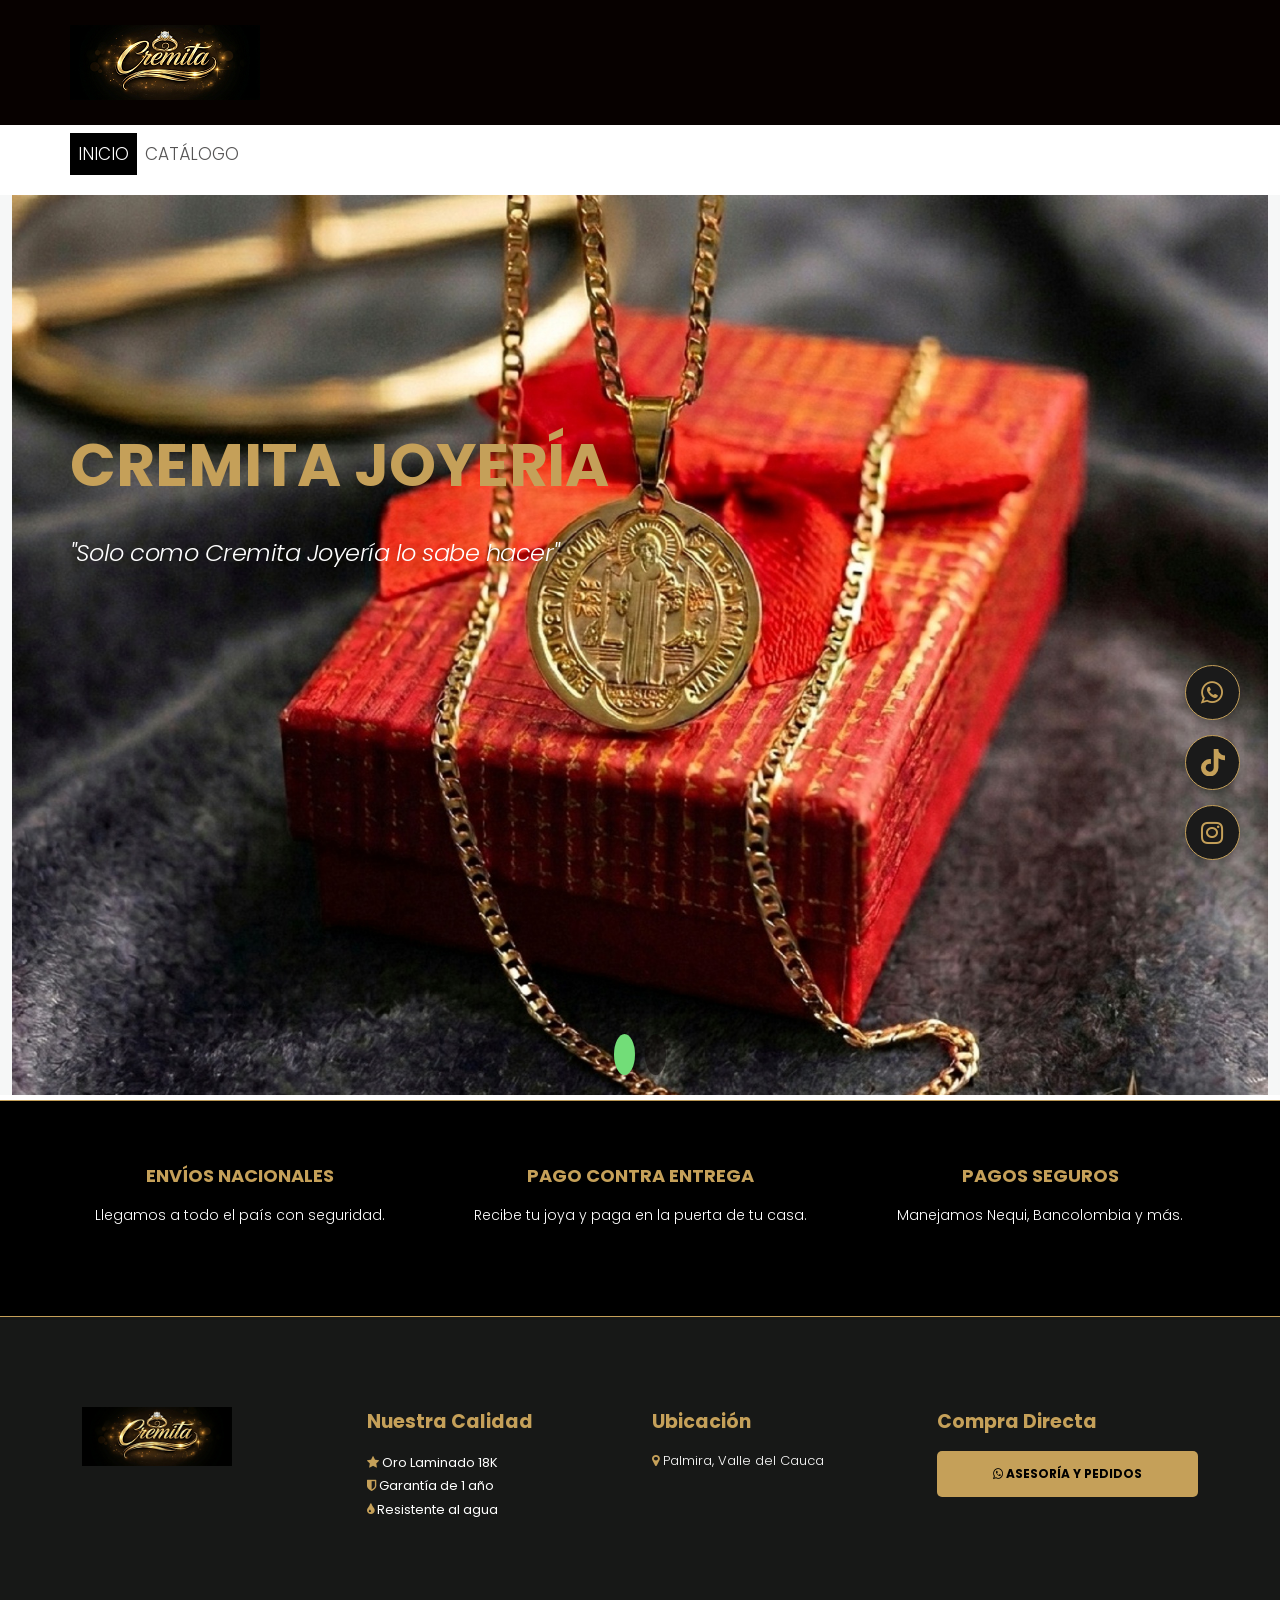
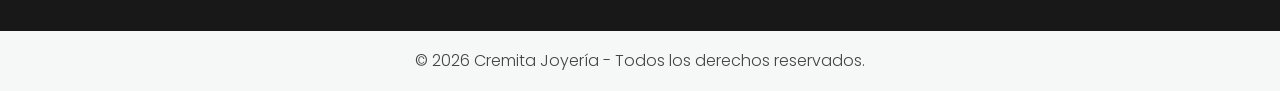
==== index.html @ eacd7901 "Update index.html" ====
<!DOCTYPE html>
<html lang="en">
<head>
   <meta charset="utf-8">
   <meta http-equiv="X-UA-Compatible" content="IE=edge">
   <meta name="viewport" content="width=device-width, initial-scale=1, shrink-to-fit=no">
   <title>Cremita</title>
   <meta name="keywords" content="">
   <meta name="description" content="">
   <meta name="author" content="">
   <link rel="icon" href="images/fevicon.png" type="image/png" />

   <!-- Bootstrap 5 CSS -->
   <link href="https://cdn.jsdelivr.net/npm/bootstrap@5.3.0/dist/css/bootstrap.min.css" rel="stylesheet">
   <!-- FontAwesome -->
   <link href="css/font-awesome.min.css" rel="stylesheet">
   <!-- Tus estilos personalizados -->
   <link href="css/animate.css" rel="stylesheet">
   <link href="style.css" rel="stylesheet">
   <link href="css/responsive.css" rel="stylesheet">
   <link href="css/colors.css" rel="stylesheet">
   <link href="css/ekko-lightbox.css" rel="stylesheet">
</head>
<body id="home_page" class="home_page">

   <!-- loader -->
   <div id="preloader">
      <img class="preloader" src="images/logo.png" alt="#">
   </div>
   <!-- end loader -->

   <!-- header -->
   <header class="header">

      <div class="header_top_section">
         <div class="container">
            <div class="row">
               <div class="col-lg-3">
                  <div class="full">
                     <div class="logo">
                        <a href="index.html"><img src="images/logo.png" alt="#" /></a>
                     </div>
                  </div>
               </div>
               <div class="col-lg-9 site_information">
                  <div class="full">
                     <div class="top_section_info"></div>
                  </div>
               </div>
            </div>
         </div>
      </div>

      <div class="header_bottom_section">
         <div class="container">
            <div class="row">
               <div class="col-md-12">
                  <div class="full">
                     <div class="main_menu">

                        <nav class="navbar navbar-expand-md navbar-dark">

                           <!-- Botón hamburguesa dorado visible -->
                           <button class="navbar-toggler" type="button"
                              data-bs-toggle="collapse"
                              data-bs-target="#cloapediamenu"
                              aria-controls="cloapediamenu"
                              aria-expanded="false"
                              aria-label="Toggle navigation"
                              style="border-color: #C5A059; padding: 8px 12px;">
                              <span style="color: #C5A059; font-size: 14px; margin-right: 8px; font-weight: bold;">Menu</span>
                              <svg xmlns="http://www.w3.org/2000/svg" width="22" height="22" fill="#C5A059" viewBox="0 0 16 16">
                                <path fill-rule="evenodd" d="M2.5 12a.5.5 0 0 1 .5-.5h10a.5.5 0 0 1 0 1H3a.5.5 0 0 1-.5-.5zm0-4a.5.5 0 0 1 .5-.5h10a.5.5 0 0 1 0 1H3a.5.5 0 0 1-.5-.5zm0-4a.5.5 0 0 1 .5-.5h10a.5.5 0 0 1 0 1H3a.5.5 0 0 1-.5-.5z"/>
                              </svg>
                           </button>

                           <!-- Menú colapsable -->
                           <div class="collapse navbar-collapse justify-content-center" id="cloapediamenu">
                              <ul class="navbar-nav">
                                 <li class="nav-item active">
                                    <a class="nav-link" href="index.html">INICIO</a>
                                 </li>
                                 <li class="nav-item">
                                    <a class="nav-link color-grey-hover" href="shop.html">CATÁLOGO</a>
                                 </li>
                              </ul>
                           </div>

                        </nav>

                     </div>
                  </div>
               </div>
            </div>
         </div>
      </div>

   </header>
   <!-- end header -->

   <!-- slider -->
   <section class="slider_section">
      <div class="container-fluid">
         <div class="row">
            <div id="main_slider" class="carousel slide carousel-fade" data-bs-ride="carousel" data-bs-interval="5000">
               <div class="carousel-inner">
                  <div class="carousel-item slider_inner slider1 active">
                     <div class="container">
                        <div class="row">
                           <div class="slider_coint_inner">
                              <h1 style="font-size: 60px; color: #C5A059; text-transform: uppercase; font-weight: bold; margin-bottom: 0;">Cremita Joyería</h1>
                              <p style="font-size: 24px; color: #FFF; font-style: italic; font-weight: 300; margin-top: 10px;">"Solo como Cremita Joyería lo sabe hacer"</p>
                           </div>
                        </div>
                     </div>
                  </div>
                  <div class="carousel-item slider_inner slider2">
                     <div class="container">
                        <div class="row">
                           <div class="slider_coint_inner">
                              <h3>Best<br><strong>New Collection</strong></h3>
                              <h4 class="font_themecolor">Loxury Jewellery</h4>
                              <p>Lorem ipsum dolor sit amet consec tetur adipiscing elit elit at felis<br>
                                 lacinia nec et est aptent taciti sociosqu ad litora torquent per conubia nostra</p>
                           </div>
                        </div>
                     </div>
                  </div>
                  <div class="slider_bullets">
                     <ol class="carousel-indicators">
                        <li data-bs-target="#main_slider" data-bs-slide-to="0" class="active"><i class="fa fa-chevron-left"></i></li>
                        <li data-bs-target="#main_slider" data-bs-slide-to="1"><i class="fa fa-chevron-right"></i></li>
                     </ol>
                  </div>
               </div>
            </div>
         </div>
      </div>
   </section>
   <!-- end slider -->

   <!-- section servicios -->
   <section style="background-color: #000; padding: 50px 0; border-top: 1px solid #C5A059; border-bottom: 1px solid #C5A059; width: 100%;">
      <div style="max-width: 1200px; margin: 0 auto; padding: 0 20px;">
         <div style="display: flex; justify-content: center; align-items: flex-start; flex-wrap: wrap; gap: 40px;">

            <div style="flex: 1; min-width: 250px; text-align: center; padding: 10px;">
               <h4 style="color: #C5A059; font-size: 18px; margin-bottom: 15px; text-transform: uppercase; font-weight: bold;">Envíos Nacionales</h4>
               <p style="color: #ffffff; font-size: 14px; line-height: 1.5;">Llegamos a todo el país con seguridad.</p>
            </div>

            <div style="flex: 1; min-width: 250px; text-align: center; padding: 10px;">
               <h4 style="color: #C5A059; font-size: 18px; margin-bottom: 15px; text-transform: uppercase; font-weight: bold;">Pago Contra Entrega</h4>
               <p style="color: #ffffff; font-size: 14px; line-height: 1.5;">Recibe tu joya y paga en la puerta de tu casa.</p>
            </div>

            <div style="flex: 1; min-width: 250px; text-align: center; padding: 10px;">
               <h4 style="color: #C5A059; font-size: 18px; margin-bottom: 15px; text-transform: uppercase; font-weight: bold;">Pagos Seguros</h4>
               <p style="color: #ffffff; font-size: 14px; line-height: 1.5;">Manejamos Nequi, Bancolombia y más.</p>
            </div>

         </div>
      </div>
   </section>
   <!-- end section servicios -->

   <!-- footer -->
   <footer class="footer layout_padding">
      <div class="container">
         <div class="row" style="display: flex; align-items: flex-start; flex-wrap: wrap;">

            <div class="col-md-3" style="margin-bottom: 20px;">
               <div class="info_logo">
                  <a href="index.html">
                     <img src="images/logo.png" alt="" style="max-width: 150px;">
                  </a>
               </div>
            </div>

            <div class="col-md-3" style="margin-bottom: 20px;">
               <h4 style="color: #C5A059; margin-bottom: 15px;">Nuestra Calidad</h4>
               <ul style="list-style: none; padding: 0; color: #fff; font-size: 13px; line-height: 1.8;">
                  <li><i class="fa fa-star" style="color: #C5A059;"></i> Oro Laminado 18K</li>
                  <li><i class="fa fa-shield" style="color: #C5A059;"></i> Garantía de 1 año</li>
                  <li><i class="fa fa-tint" style="color: #C5A059;"></i> Resistente al agua</li>
               </ul>
            </div>

            <div class="col-md-3" style="margin-bottom: 20px;">
               <h4 style="color: #C5A059; margin-bottom: 15px;">Ubicación</h4>
               <p style="color: #fff; font-size: 13px;">
                  <i class="fa fa-map-marker" style="color: #C5A059;"></i> Palmira, Valle del Cauca
               </p>
            </div>

            <div class="col-md-3" style="margin-bottom: 20px;">
               <h4 style="color: #C5A059; margin-bottom: 15px;">Compra Directa</h4>
               <a href="https://wa.me/message/LUT5DZTFINCMO1" target="_blank" style="background-color: #C5A059; color: #000; padding: 10px; border-radius: 5px; text-decoration: none; font-weight: bold; font-size: 12px; display: block; text-align: center;">
                  <i class="fa fa-whatsapp"></i> ASESORÍA Y PEDIDOS
               </a>
            </div>

         </div>
      </div>
   </footer>

   <div class="cpy">
      <div class="container">
         <div class="row">
            <div class="col-md-12">
               <p>© 2026 Cremita Joyería - Todos los derechos reservados.</p>
            </div>
         </div>
      </div>
   </div>
   <!-- end footer -->

   <!-- Botones flotantes redes sociales -->
   <div style="position: fixed; bottom: 30px; right: 30px; z-index: 9999;">
      <div class="redes-cremita-container">

         <a href="https://wa.me/message/LUT5DZTFINCMO1" target="_blank" class="btn-redes wa">
            <i class="fa fa-whatsapp"></i>
            <span class="tooltip-redes">WhatsApp</span>
         </a>

         <a href="https://www.tiktok.com/@cremitajoyas?_r=1&_t=ZS-95OpCUgqKSz" target="_blank" class="btn-redes tt">
            <svg viewBox="0 0 448 512"><path d="M448 209.91a210.06 210.06 0 0 1-122.77-39.25v178.72A162.55 162.55 0 1 1 185 188.31v89.89a74.62 74.62 0 1 0 52.24 71.18V0h88a121.18 121.18 0 0 0 1.86 22.32c.35 22.69 11.5 43.59 29.6 57.73A122.18 122.18 0 0 0 381 102.39a121.43 121.43 0 0 0 67 20.14z"/></svg>
            <span class="tooltip-redes">TikTok</span>
         </a>

         <a href="https://www.instagram.com/cremitajoyas?igsh=a2hhZGE5em4wMnFu" target="_blank" class="btn-redes ig">
            <i class="fa fa-instagram"></i>
            <span class="tooltip-redes">Instagram</span>
         </a>

      </div>
   </div>

   <style>
   .redes-cremita-container {
      display: flex;
      flex-direction: column;
      gap: 15px;
      align-items: center;
      padding: 10px;
   }
   .btn-redes {
      width: 55px;
      height: 55px;
      border-radius: 50%;
      display: flex;
      justify-content: center;
      align-items: center;
      text-decoration: none !important;
      position: relative;
      transition: all 0.4s cubic-bezier(0.175, 0.885, 0.32, 1.275);
      background: #1a1a1a;
      border: 1px solid #C5A059;
      box-shadow: 0 4px 10px rgba(0,0,0,0.3);
   }
   .btn-redes i, .btn-redes svg {
      font-size: 26px;
      width: 24px;
      fill: #C5A059;
      color: #C5A059;
      transition: all 0.3s ease;
   }
   .btn-redes.wa:hover { background: #25D366; border-color: #25D366; transform: rotate(360deg) scale(1.1); }
   .btn-redes.tt:hover { background: #000000; border-color: #fff; transform: scale(1.1) translateY(-5px); }
   .btn-redes.ig:hover { background: radial-gradient(circle at 30% 107%, #fdf497 0%, #fdf497 5%, #fd5949 45%, #d6249f 60%, #285AEB 90%); border-color: transparent; transform: scale(1.1) rotate(-10deg); }
   .btn-redes:hover i, .btn-redes:hover svg { color: white; fill: white; }
   .tooltip-redes {
      position: absolute;
      right: 70px;
      background: #C5A059;
      color: black;
      padding: 5px 12px;
      border-radius: 5px;
      font-size: 12px;
      font-weight: bold;
      opacity: 0;
      visibility: hidden;
      transition: all 0.3s ease;
      white-space: nowrap;
   }
   .btn-redes:hover .tooltip-redes { opacity: 1; visibility: visible; right: 65px; }
   @keyframes entradaRedes {
      from { opacity: 0; transform: translateX(50px); }
      to { opacity: 1; transform: translateX(0); }
   }
   .btn-redes { animation: entradaRedes 0.8s ease backwards; }
   .wa { animation-delay: 0.2s; }
   .tt { animation-delay: 0.4s; }
   .ig { animation-delay: 0.6s; }
   </style>

   <!-- Scripts -->
   <script src="js/jquery.min.js"></script>
   <!-- Bootstrap 5 Bundle (incluye Popper.js) -->
   <script src="https://cdn.jsdelivr.net/npm/bootstrap@5.3.0/dist/js/bootstrap.bundle.min.js"></script>
   <script src="js/parallax.js"></script>
   <script src="js/animate.js"></script>
   <script src="js/ekko-lightbox.js"></script>
   <script src="js/custom.js"></script>

</body>
</html>
---- style.css ----
/*-------------------------------------------------------------------
    File Name: style.css
-------------------------------------------------------------------*/

/*-------------------------------------------------------------------
    1.import file
-------------------------------------------------------------------*/

@import url('https://fonts.googleapis.com/css?family=Poppins:100,100i,200,200i,300,300i,400,400i,500,500i,600,600i,700,700i,800,800i,900,900i');
@import url('https://fonts.googleapis.com/css?family=Raleway:100,100i,200,200i,300,300i,400,400i,500,500i,600,600i,700,700i,800,800i,900,900i');

/*-------------------------------------------------------------------
    2.basic
-------------------------------------------------------------------*/

body {
    font-size: 14px;
    line-height: 26px;
    background-color: #f6f7f7;
}

body {
    overflow-x: hidden;
}

* {
    margin: 0;
    padding: 0;
    box-sizing: border-box;
}

h1,
h2,
h3,
h4,
h5,
body,
p {
    font-family: 'Poppins', sans-serif;
}

h1,
h2,
h3,
h4,
h5,
h6 {
    font-weight: 700;
    color: #111428;
}

h1:hover a,
h2:hover a,
h3:hover a,
h4:hover a,
h5:hover a,
h6:hover a {
    color: #121212 !important;
}

h1 {
    font-size: 32px;
    line-height: 40px;
    margin-bottom: 23px
}

h2 {
    font-size: 27px;
    line-height: 38px;
    margin-bottom: 20px
}

h3 {
    font-size: 35px;
    line-height: normal;
    margin-bottom: 17px;
    font-weight: 600;
    color: #111428;
    letter-spacing: -1px;
    line-height: 35px;
}

h4 {
    font-size: 19px;
    line-height: 29px;
    margin-bottom: 14px
}

h5 {
    font-size: 17px;
    line-height: 25px;
    margin-bottom: 11px
}

h6 {
    font-size: 16px;
    line-height: 24px;
    margin-bottom: 11px
}

a {
    color: #121212;
}

body,
p {
    color: #9f9f9f;
}

p {
    margin-bottom: 30px;
    font-size: 17px;
    line-height: normal;
    color: #444;
    font-weight: 300;
}

p.large {
    margin-bottom: 30px;
    font-size: 19px;
    line-height: 34px;
    color: #444;
    font-weight: 200;
}

ol,
ul {
    list-style: none;
    margin: 0;
}

a {
    text-decoration: none !important;
}

.white_fonts p,
.white_fonts h1,
.white_fonts h2,
.white_fonts h3,
.white_fonts h4,
.white_fonts h5,
.white_fonts h6,
.white_fonts ul,
.white_fonts ul li,
.white_fonts ul li a,
.white_fonts ul i,
.white_fonts .post_info i,
.white_fonts div,
.white_fonts a.read_morem,
.white_fonts small {
    color: #fff !important;
}

.blockquote {
    border: 1px solid #e2e2e2 !important;
    background: #fff none repeat scroll 0 0;
    font-size: 1.1rem;
    font-style: italic;
    margin-bottom: 1.5rem;
    border-radius: 0 !important;
    padding: 2rem;
}

.check li:before {
    content: "\f06c";
    font-family: "FontAwesome";
    font-size: 16px;
    left: 0;
    padding-right: 8px;
    position: relative;
    top: 2px;
}

.check li {
    list-style: none;
    margin-bottom: 0.5rem;
}

.check li:last-child {
    margin-bottom: 0;
}

.check {
    margin-left: 0;
    padding-left: 0;
    margin: 0;
}

.check li a {}

hr.invis {
    border: 0;
    margin: 2rem 0;
}

.margin_top_0 {
    margin-top: 0 !important;
}

.margin_top_10 {
    margin-top: 10px;
}

.margin_top_20 {
    margin-top: 20px;
}

.margin_top_30 {
    margin-top: 30px !important;
}

.margin_top_40 {
    margin-top: 40px;
}

.margin_top_50 {
    margin-top: 50px !important;
}

.margin_top_60 {
    margin-top: 60px;
}

.margin_top_70 {
    margin-top: 70px;
}

.margin_top_80 {
    margin-top: 80px;
}

.margin_top_90 {
    margin-top: 90px;
}

.margin_top_100 {
    margin-top: 100px;
}

.margin_bottom_0 {
    margin-bottom: 0 !important;
}

.margin_bottom_10 {
    margin-bottom: 10px;
}

.margin_bottom_20 {
    margin-bottom: 20px;
}

.margin_bottom_30 {
    margin-bottom: 30px;
}

.margin_bottom_40 {
    margin-bottom: 40px;
}

.margin_bottom_50 {
    margin-bottom: 50px;
}

.margin_bottom_60 {
    margin-bottom: 60px;
}

.margin_bottom_70 {
    margin-bottom: 70px;
}

.margin_bottom_80 {
    margin-bottom: 80px;
}

.margin_bottom_90 {
    margin-bottom: 90px;
}

.margin_bottom_100 {
    margin-bottom: 100px;
}

.span1,
.span2,
.span3,
.span4,
.span5,
.span6,
.span7,
.span8,
.span9,
.span10 {
    padding: 0 15px;
    float: left;
    min-height: 25px;
}

.border_radius_0 {
    border-radius: 0 !important;
}

.span1 {
    width: 10%;
}

.span2 {
    width: 20%;
}

.span3 {
    width: 30%;
}

.span4 {
    width: 40%;
}

.span5 {
    width: 50%;
}

.span6 {
    width: 60%;
}

.span7 {
    width: 70%;
}

.span8 {
    width: 80%;
}

.span9 {
    width: 90%;
}

.span10 {
    width: 100%;
}

.center {
    justify-content: center;
    display: flex;
}

.full {
    width: 100%;
    float: left;
}

.only_md_display {
    display: none;
}

button {
    cursor: pointer;
}

button.navbar-toggler .fa-close {
    display: none;
}

button.navbar-toggler[aria-expanded="false"] .fa-bars {
    display: block;
}

button.navbar-toggler[aria-expanded="true"] .fa-close {
    display: block;
}

button.navbar-toggler[aria-expanded="true"] .fa-bars {
    display: none;
}

.field input {
    width: 100%;
    margin-top: 10px;
    border: none;
    min-height: 45px;
    padding: 0 20px;
    line-height: 45px;
    font-size: 15px;
    font-family: 'Poppins', sans-serif;
}

.padding-left_0 {
    padding-left: 0;
}

.blog_detail h3 {
    text-transform: none;
    font-weight: 500;
    line-height: 32px;
    margin-bottom: 20px;
    text-align: justify;
}

.form_contact_main .field {
    width: 50%;
    float: left;
    padding: 0 5px;
}

.half_grey_section {
    background: #252525;
}

.br_single_blog_2 {
    float: left;
    width: 100%;
    margin: 15px 0;
}

.br_single_blog_2 hr {
    border-top: 2px dotted #d3d3d3;
    margin-top: 25px;
    margin-bottom: 25px;
}

.layout_padding_grey_half {
    padding: 80px 105px 80px 90px;
    text-align: center;
}

.width_50 {
    width: 50%;
}

.ekko-lightbox-nav-overlay a {
    opacity: 1 !important;
}

.ekko-lightbox .modal-content {
    box-shadow: none !important;
    border: solid #fff 4px;
}

.modal-backdrop.show {
    opacity: 0.7;
}

.text_align_center {
    text-align: center;
}

.field {
    float: left;
    width: 100%;
    margin-bottom: 5px;
}

.field label {
    float: left;
    width: 36%;
    font-size: 14px;
    font-weight: 500;
    color: #000000;
    margin: 0;
    min-height: 40px;
    line-height: 40px;
}

.custom_field {
    float: right;
    width: 64%;
    background: #f8f8f8;
    border: solid #e1e1e1 1px;
    min-height: 40px;
    border-radius: 5px;
    color: #000;
    font-size: 14px;
    padding: 5px 15px;
}

.field label {
    float: left;
    width: 36%;
    font-size: 14px;
    font-weight: 500;
    color: #000000;
    margin: 0;
    min-height: 40px;
    line-height: 40px;
}

.form_full label {
    width: 100%;
}

form#commant_form div.field textarea.custom_field {
    margin-bottom: 10px;
}

.form_full textarea {
    min-height: 100px;
    width: 100%;
}

.border-radius_0 {
    border-radius: 0 !important;
}

.form_full input,
.form_full select {
    width: 100%;
    height: 50px;
}

.small_heading.main-heading {
    margin-bottom: 20px;
    width: 100%;
}

.small_heading.main-heading h2 {
    font-size: 20px;
    margin-bottom: 5px;
    font-weight: 600;
}

.main-heading::after {
    width: 30px;
    height: 4px;
    background: #feb61a;
    content: "";
    margin: 0;
    display: block;
    position: relative;
}

/**---- Style the tab ----**/

.tab-details {
    float: right;
    padding: 2rem 0;
    width: 80%;
    background-color: #ffffff;
}

.tab-details .blog-meta h4 {
    font-size: 14px;
    margin: 0;
    padding: 0.5rem 0 0;
    line-height: 1.4;
}

div.tab {
    float: left;
    padding: 2rem 0;
    width: 20%;
    position: static;
    height: 100%;
    background-color: #121212;
}

div.tab button {
    display: block;
    background-color: inherit;
    color: black;
    padding: 0.9rem 1rem 0.7rem;
    width: 100%;
    border: 0;
    outline: none;
    text-align: right;
    cursor: pointer;
    -webkit-transition: all .3s ease-in-out;
    -moz-transition: all .3s ease-in-out;
    -ms-transition: all .3s ease-in-out;
    -o-transition: all .3s ease-in-out;
    transition: all .3s ease-in-out;
    font-size: 14px;
    font-weight: 400;
    border-bottom: 0 solid #303030;
    line-height: 1;
    text-transform: capitalize;
}

div.tab button:hover,
div.tab button.active {
    background-color: #ffffff;
    border-right: 0 solid #303030;
    border-bottom: 0 solid #303030;
    border-left: 0 solid #303030;
}

div.tab button:hover {
    border-top: 0;
}

.tabcontent {
    padding: 0 2rem;
    display: none;
}

.tabcontent.active {
    display: block;
}


/* Style the topbar-section */

.topsocial .fa {
    margin-right: 0.5rem;
    font-size: 15px;
}

.topbar-section {
    display: block;
    position: relative;
    background-color: #1d1d1d;
    padding: 0.8rem 2rem;
    font-size: 14px;
}

.blog-list-widget .w-100,
.footer,
.header .dropdown-item,
.header .dropdown-item:hover,
.header .dropdown-item:focus,
div.tab button,
.topbar-section,
.topbar-section a {
    color: rgba(255, 255, 255, 1) !important;
}

div.tab button:hover,
div.tab button.active,
.topbar-section a:focus,
.topbar-section a:hover {
    color: rgba(255, 255, 255, 1) !important;
}

.topbar-section .list-inline {
    margin: 0;
    padding: 0;
}

.topbar-section .tooltip-inner {
    margin-top: 10px !important;
}

.topbar-section .list-inline-item {
    padding: 0 0 0 0.5rem !important;
}

.custom-select {
    border: 1px solid #e2e2e2;
    border-radius: 0;
    color: #464a4c;
    display: inline-block;
    font-size: 12px;
    font-weight: lighter;
    line-height: 1.25;
    max-width: 100%;
    min-height: 45px;
    outline: medium none;
    width: 100%;
}

.table-bordered thead td,
.table-bordered thead th {
    border: 0 none;
}

.page-title {
    position: relative;
    padding: 3rem 0 3rem;
}

.page-title h1 {
    font-size: 34px;
    margin-bottom: 0;
    font-weight: bold;
}

.page-title p {
    font-size: 18px;
    margin-bottom: 0;
    padding-bottom: 0;
}

.breadcrumb-item {
    display: inline;
    text-transform: uppercase;
    letter-spacing: 1px;
    font-size: 11px;
    float: none;
}

.breadcrumb {
    margin-top: 1.6em;
    background-color: transparent;
    border-radius: 0;
    list-style: outside none none;
    margin-bottom: 0;
    padding: 0;
}

.withoutdesc .breadcrumb {
    margin-top: 0;
    line-height: 1;
}

.withbg {
    background: rgba(0, 0, 0, 0) url("images/slider_bg.png") no-repeat scroll center bottom;
    height: 245px;
    position: absolute;
    top: 30px;
    width: 100%;
    left: 0;
    right: 0;
    text-align: center;
    margin: auto;
}

select.form-control:not([size]):not([multiple]) {
    color: #767676;
}

.form-control::-webkit-input-placeholder {
    color: #767676;
    opacity: 1;
}

.form-control::-moz-placeholder {
    color: #767676;
    opacity: 1;
}

.form-control:-ms-input-placeholder {
    color: #767676;
    opacity: 1;
}

.form-control::placeholder {
    color: #767676;
    opacity: 1;
}

a {
    text-decoration: none !important
}

.entry {
    position: relative;
}

.entry:hover .magnifier {
    top: 0;
}

.magnifier {
    position: absolute;
    top: 500px;
    left: 0;
    bottom: 0;
    right: 0;
    opacity: 0;
    -webkit-transition: all .3s ease-in-out;
    -moz-transition: all .3s ease-in-out;
    -ms-transition: all .3s ease-in-out;
    -o-transition: all .3s ease-in-out;
    transition: all .3s ease-in-out;
    -webkit-transform: scale(1);
    -moz-transform: scale(1);
    -ms-transform: scale(1);
    -o-transform: scale(1);
    transform: scale(1);
}

.pager p {
    color: #222222;
    padding-bottom: 0;
    margin-bottom: 0;
}

.pager a,
.magni-like a {
    color: #999999;
}

.magni-desc h4 {
    color: #ffffff;
    text-transform: capitalize;
    font-size: 21px;
    padding-bottom: 5px;
    margin-bottom: 0;
}

.magni-desc a {
    color: #ffffff;
}

.magni-desc small {
    opacity: 1;
    color: #ffffff;
    font-size: 12px;
    text-transform: uppercase;
}

.magni-desc {
    position: absolute;
    bottom: 20%;
    margin: -25px auto;
    text-align: center;
    left: 0;
    right: 0;
}

.with-desc .magnifier {
    left: 0;
    background-color: rgba(0, 0, 0, 0.5);
    right: 0;
    bottom: 0;
    top: 0 !important;
}

.with-desc h4 {
    padding: 10px 0 0;
    margin-bottom: 0;
    font-size: 19px;
}

.with-desc small {
    display: block;
    font-size: 11px;
    letter-spacing: 1px;
    text-transform: uppercase;
}

/*-------------------------------------------------------------------
    3.header
-------------------------------------------------------------------*/

.header {
    padding: 0;
    margin-top: 0;
    position: relative;
    z-index: 2;
    width: 100%;
    top: 0;
    background: #070100;
}

.navbar-inverse {
    padding: 0;
    z-index: 1;
}

.navbar-inverse .navbar-nav .nav-link, .navbar-nav .nav-link {
    font-size: 17px;
    font-weight: 300;
    line-height: normal;
    color: #555454;
    letter-spacing: 0px;
    transition: ease all 0.5s;
    text-transform: uppercase;
}

.nav-item.active {
    background: #000000;
}

header .main_menu .nav-item.active a.nav-link {
    color: #fff !important;
}

.dropdown-toggle::after {
    display: inline-block;
    width: auto;
    height: auto;
    margin-left: 0.2em;
    margin-top: 0rem;
    vertical-align: middle;
    content: "\f107";
    border: 0;
    font-family: 'FontAwesome';
}

.navbar-toggleable-md .navbar-nav .nav-link {
    padding: 22px 25px 22px ;
}

.header-section {
    padding: 2rem 0 4rem;
    background-color: #ffffff;
}

.logo img {
    max-width: 324px;
    max-width: 100%;
    margin: auto;
    text-align: center;
    display: block;
}

.navbar-nav {
    margin: 0;
}

.header .dropdown-menu {
    box-shadow: none;
    border-radius: 0;
    min-width: 240px;
    border: 0;
    margin-top: 0 !important;
    border-color: #edeff2;
    background-color: #121212;
}

.header .dropdown-item {
    text-transform: capitalize;
    font-size: 14px;
    padding: 10px 1.5rem;
    background-color: #111428;
    font-weight: 300;
}

.header .dropdown ul li:last-child {
    border-bottom: 0;
}

.header .dropdown-item span {
    position: absolute;
    right: 20px;
    top: 2px;
}

.header .container-fluid {
    max-width: 1240px;
}

.header-section {
    margin-bottom: 0;
}

.header .container {
    padding-left: 0;
    padding-right: 0;
}

.heading_s2 {
    margin-bottom: 50px;
}

.topmenu i {
    padding-right: 0.3rem;
}

.menu-large {
    overflow: hidden;
    position: static !important;
}

.dropdown-menu.megamenu {
    left: 0;
    right: 0;
    margin-top: 10px !important;
    width: 100%;
    background-color: #121212 !important;
}

.dropdown-menu .fa.fa-angle-right {
    position: absolute;
    right: 0px;
    top: 10px;
}

.dropdown-menu .dropdown-menu {
    margin-top: 0 !important
}

.mega-menu-content {
    position: relative;
    padding: 0;
    margin: 0 -10px;
    background-color: #121212;
}

/**---- header top ----**/

.header_top_section {
    min-height: auto;
}

/**---- logo ----**/

.logo {
    float: left;
    margin-top: 25px;
    margin-bottom: 25px;
}

.site_information {
    padding-top: 25px;
}

.site_information ul {
    padding: 0;
    list-style: none;
    margin: 34px 0 0;
    float: right;
    width: auto;
}

.site_information ul li {
    margin-left: 45px;
}

.site_information ul li {
    float: left;
}

.site_information ul li span.infor_text {
    font-size: 15px;
    color: #111428;
    font-weight: 300;
    line-height: 20px;
}

.site_information ul li span.infor_text strong {
    font-weight: 700;
}

.site_information ul li span.icon_img {
    margin-right: 15px;
    display: flex;
    justify-content: center;
    align-items: center;
}

/**---- header bottom section ----**/

.header_bottom_section {
    min-height: 70px;
    background: #fff;
}

.header_bottom_section .main_menu {
    float: left;
    padding-left: 0;
}

/**---- search bar menu ----**/

.header_bottom_section .search_bar {
    float: right;
    width: 275px;
    height: 70px;
    background: #111428;
}

.header_bottom_section .search_bar {
    float: right;
    width: 280px;
    height: 70px;
    background: #eaeaea;
    padding: 21px 25px;
}

.header_bottom_section .search_bar form {
    float: left;
    width: 100%;
}

.header_bottom_section .search_bar form input.search_field {

    width: 100%;
    padding: 0;
    border: none;
    height: 25px;
    color: #757474 !important;
    background: #eaeaea;
    font-weight: 200;
    font-family: 'Poppins', sans-serif;
    font-size: 17px;
    letter-spacing: 0px;

}


.header_bottom_section .search_bar form input.search_field:focus {
    box-shadow: none !important;
}

.header_bottom_section .search_bar form button {
    position: absolute;
    width: 25px;
    padding: 0;
    background: transparent;
    border: none;
    color: #757474;
    font-size: 21px;
    right: 32px;
    cursor: pointer;
}

.header_bottom_section .search_bar ::placeholder {
    color: #bab6b6;
    opacity: 1;
}

.site_information ul li, .site_information ul li a {
    font-size: 16px;
    color: #eaeaea;
    font-weight: 300;
}

/*-------------------------------------------------------------------
    4.section
-------------------------------------------------------------------*/

.img-responsive {
    max-width: 100%;
}

.padding_bottom_0 {
    padding-bottom: 0 !important;
}

.padding_top_0 {
    padding-bottom: 0 !important;
}

.section {
    position: relative;
    display: block;
    padding: 4rem 0;
    background-color: #ffffff;
}

.white_bg {
    background: #fff;
}

.page-title {
    padding: 8rem 0 5.4rem !important;
    margin-top: -2.6rem;
}

.page-title p {
    padding-top: 1rem;
    padding-bottom: 0;
    margin-bottom: 0;
}

.page-title p,
.page-title h1 {
    color: #ffffff !important;
}

.parallax {
    background-attachment: fixed;
    background-position: 50% 0;
    background-repeat: no-repeat;
    height: 100%;
    position: relative;
    -webkit-background-size: cover;
    -moz-background-size: cover;
    -o-background-size: cover;
    background-size: cover;
}

.parallax.parallax-off {
    background-attachment: scroll !important;
    display: block;
    height: 100%;
    min-height: 100%;
    overflow: hidden;
    position: relative;
    background-position: top center;
    vertical-align: sub;
    width: 100%;
}

.no-scroll-xy {
    overflow: hidden !important;
    -webkit-transition: all .4s ease-in-out;
    -moz-transition: all .4s ease-in-out;
    -ms-transition: all .4s ease-in-out;
    -o-transition: all .4s ease-in-out;
    transition: all .4s ease-in-out;
}

.tagline p {
    font-style: italic;
    font-size: 16px;
}

.tagline h3 {
    font-size: 31px;
    margin: 0 0 1.8rem;
    padding: 0;
}

.section-title {
    display: block;
    position: relative;
    margin-bottom: 3rem
}

.section-title h3 {
    z-index: 1;
    font-size: 30px;
    position: relative;
    font-weight: bold;
    text-transform: capitalize;
}

.section-title .lead {
    font-size: 18px;
    margin-bottom: 0;
    font-style: italic;
    padding: 0;
    margin-top: 1rem
}

.section-title h3 .font-backend {
    bottom: -40px;
    color: #f2f2f2;
    font-family: Cochin;
    font-size: 140px;
    height: 80px;
    left: 0;
    line-height: 80px;
    opacity: 0.1;
    position: absolute;
    right: 0;
    z-index: -1;
}

.tagline-message h3 {
    padding: 0;
    font-size: 34px;
    margin: 0;
    line-height: 1.5;
    color: #ffffff;
    font-weight: bold;
}

.nopadtop {
    padding-top: 0 !important;
}

.box {
    background-color: #ffffff;
    padding: 2rem;
    position: relative;
    z-index: 11;
}

.box:hover img {
    top: -10px;
}

.box p {
    padding: 0;
    margin-bottom: 1rem;
}

.box img {
    margin-bottom: 1.5rem;
    display: block;
    line-height: 1;
    width: 60px;
    height: 82px;
    min-height: 82px;
    top: 0;
    position: relative;
    -webkit-transition: all .3s ease-in-out;
    -moz-transition: all .3s ease-in-out;
    -ms-transition: all .3s ease-in-out;
    -o-transition: all .3s ease-in-out;
    transition: all .3s ease-in-out;
}

.box h4 {
    font-size: 18px;
    text-transform: capitalize;
    font-weight: bold;
    margin-bottom: 1rem;
    padding: 0;
}

.m30 {
    margin-top: -60px;
}

.p120 {
    padding-bottom: 6.6rem;
    padding-top: 4rem;
}

.yellow_bg {
    background: #feb61a;
}

.pettr {
    background-image: url(images/yellow_pettr.png);
    background-position: center center;
}

p.large_1 {
    font-size: 17.5px;
    color: #111428;
    line-height: 28px;
    letter-spacing: -0.5px;
    margin: 0 0 10px 0;
}

.form_contact_main button {
    margin-top: 30px;
    background: #111428;
    color: #fff;
    border: none;
    font-weight: 500;
    font-size: 16px;
    padding: 12px 45px;
    border-radius: 5px;
    transition: ease all 0.2s;
}

.form_contact_main button:hover,
.form_contact_main button:focus {
    background: #feb61a;
    color: #111428;
}

/*-------------------------------------------------------------------
    5.sidebar
-------------------------------------------------------------------*/

.sidebar .widget {
    background-color: #ffffff;
    padding: 2rem;
    margin-bottom: 2rem;
}

.header .widget p {
    margin-bottom: 1rem;
}

.header .form-control {
    height: 40px !important;
    font-size: 13px !important;
    margin-bottom: 15px !important
}

.header .button--isi {
    padding: 10px 30px !important;
}

.header .blog-list-widget .mb-1 {
    color: #121212;
}

.header .blog-list-widget img {
    margin-right: 1rem;
    max-width: 72px;
    margin-top: 5px;
}

.header .blog-list-widget small {
    color: #aaaaaa;
}

.header .blog-list-widget .w-100 {
    display: block;
    margin-bottom: 5px;
}

.header .instagram-wrapper a {
    border-color: #ffffff;
    margin-left: -5px;
    margin-right: 5px;
}

.header .widget-title {
    margin: 0 0 1.3rem;
    font-size: 16px;
    padding: 0 !important;
}

.sidebar .instagram-wrapper a {
    border-color: #ffffff;
    border-width: 3px;
}

.category-widget ul {
    margin: 0;
    padding: 0;
    list-style: none;
}

.category-widget li {
    padding: 0.3rem;
    border-bottom: 1px dashed #e2e2e2;
}

.category-widget li:first-child {
    border-top: 1px dashed #e2e2e2;
}

.sidebar .blog-list-widget .mb-1 {
    color: #121212;
    font-size: 15px;
    font-weight: 600;
}

.sidebar small {
    color: #9f9f9f;
}

.tag-widget a {
    background-color: #111111;
    border-radius: 0;
    display: inline-block;
    color: #ffffff !important;
    margin: 0 0.3rem 0.3rem 0;
    line-height: 1;
    font-size: 13px;
    padding: 0.5rem 0.6rem;
    text-transform: capitalize;
}

.search-form {
    position: relative;
}

.search-form .form-control {
    border-right: 0 none;
    margin: 0;
    border: 1px solid #e2e2e2;
    border-radius: 0;
    font-size: 13px;
    font-weight: lighter;
    min-height: 45px;
}

.side_bar_search {
    padding-top: 10px;
}

.side_bar_blog .input-group {
    background: #f8f8f8;
    width: 100%;
    border-radius: 50px;
    height: 50px;
}

.product_catery .row.margin_bottom_20_all {
    float: left;
    width: 100%;
}

.side_bar_blog .input-group input.form-control {
    background: transparent;
    border: none;
    box-shadow: none;
    padding: 15px 20px;
    height: auto;
    font-size: 14px;
}

.side_bar_blog .input-group span.input-group-addon {
    border: none;
    background: transparent;
    padding: 10px 20px;
}

.side_bar_blog .input-group span.input-group-addon button {
    background: transparent;
    border: none;
    font-size: 15px;
    color: #000000;
}

/*-------------------------------------------------------------------
    6.pages
-------------------------------------------------------------------*/

.standard-page {
    padding: 3rem;
    background-color: #ffffff;
}

.standard-page .float-left {
    margin-bottom: 0.5rem;
    margin-right: 1.5rem;
    margin-top: 0.5rem;
}

.standard-page .float-right {
    margin-bottom: 0.5rem;
    margin-left: 1.5rem;
    margin-top: 0.5rem;
}

.notfound {
    padding: 4rem 0;
}

.notfound h2 {
    font-family: Comic Sans MS;
    font-size: 140px;
    padding: 0 0 1.7rem;
    margin: 0;
    line-height: 1;
    font-weight: bold;
}

.notfound h3 {
    font-size: 40px;
    padding: 0;
    margin: 0;
}

.notfound p {
    padding: 2rem 0 1.4rem;
    margin-bottom: 0;
}

.product_blog {
    background: #eaeaea;
    padding: 25px;
}

.product_blog img {
    width: 100%;
}

.product_blog h3 {
    margin: 25px 0 0 0;
    font-size: 20px;
    width: 100%;
    text-align: center;
    color: #202120;
    font-weight: 500;
}

/*-------------------------------------------------------------------
    7.blog
-------------------------------------------------------------------*/

.related-posts .col-lg-6 {
    margin-bottom: 0 !important
}

.user_name {
    font-size: 18px;
    font-weight: bold;
    padding: 0;
}

.comments-list .media-right,
.comments-list small {
    color: #999 !important;
    font-size: 11px;
    letter-spacing: 2px;
    margin-top: 5px;
    padding-left: 10px;
    text-transform: uppercase;
}

.comments-list .media {
    padding: 10px;
    margin-bottom: 15px;
}

.media-body .btn-primary {
    padding: 5px 10px !important;
    font-size: 11px !important;
}

.last-child {
    margin-bottom: 0 !important;
}

.comments-list img {
    max-width: 80px;
    margin-right: 30px;
}

.related-articles .blog-box {
    margin-bottom: 0;
}

.custom-title {
    padding: 0;
    margin: 0 0 2rem;
    font-size: 21px;
}

.authorbox h4 {
    margin: 0 0 0.9rem;
}

.authorbox .fa {
    color: #aaaaaa;
    margin-right: 0.5rem
}

.authorbox p {
    margin-bottom: 1rem;
}

.single-blog-meta {
    margin: 1rem 0 1.4rem;
}

.page-link {
    background-color: #121212;
    border: 0 none;
    border-radius: 0 !important;
    color: #fff;
    display: block;
    line-height: 1.25;
    margin-left: 0;
    margin-right: 6px;
    padding: 0.5rem 0.75rem;
    position: relative;
}

.blog-grid .col-xs-12 {
    margin-bottom: 2rem
}

.blog-box {
    padding: 0rem;
    background-color: #ffffff;
}

.shop-media,
.post-media {
    display: block;
    position: relative;
    overflow: hidden;
}

.shop-media img,
.post-media img {
    width: 100%;
}

.magnifier .fa {
    color: #ffffff !important;
}

.magnifier {
    position: absolute;
    top: 0;
    right: 0;
    bottom: 0;
    left: 0;
    opacity: 0;
    visibility: hidden;
    background-color: rgba(0, 0, 0, 0.2);
    -webkit-transition: all .3s ease-in-out;
    -moz-transition: all .3s ease-in-out;
    -ms-transition: all .3s ease-in-out;
    -o-transition: all .3s ease-in-out;
    transition: all .3s ease-in-out;
}

.entry {
    position: relative;
    overflow: hidden;
}

.hovereffect {
    position: absolute;
    top: 0;
    opacity: 0;
    left: 0;
    right: 0;
    bottom: 0;
    background-color: rgba(0, 0, 0, 0.2);
    -webkit-transition: all .3s ease-in-out;
    -moz-transition: all .3s ease-in-out;
    -ms-transition: all .3s ease-in-out;
    -o-transition: all .3s ease-in-out;
    transition: all .3s ease-in-out;
    zoom: 1;
    filter: alpha(opacity=0);
    opacity: 0.5;
    background: -moz-linear-gradient(0deg, rgba(0, 0, 0, 1) 0%, rgba(0, 0, 0, 0.1) 20%);
    background: -webkit-linear-gradient(0deg, rgba(0, 0, 0, 1) 0%, rgba(0, 0, 0, 0.1) 20%);
    background: linear-gradient(0deg, rgba(0, 0, 0, 1) 0%, rgba(0, 0, 0, 0.1) 20%);
    filter: progid: DXImageTransform.Microsoft.gradient( startColorstr='#121212', endColorstr='#12121200', GradientType=1);
}

.entry:hover .magnifier {
    visibility: visible;
    zoom: 1;
    filter: alpha(opacity=100);
    opacity: 1;
}

.shop-media:hover .hovereffect span::before,
.shop-media:hover .hovereffect,
.post-media:hover .hovereffect span::before,
.post-media:hover .hovereffect {
    visibility: visible;
    zoom: 1;
    filter: alpha(opacity=100);
    opacity: 1;
}

.post-bottom {
    border-top: 1px dashed #e2e2e2;
    padding-top: 1rem;
}

.blog-desc {
    padding: 2rem 2rem 1.5rem;
}

.blog-desc h4 {
    font-size: 21px;
}

.cat-title {
    display: block;
    font-size: 12px;
    margin: 0;
    padding: 0;
    line-height: 1;
    letter-spacing: 1px;
    text-transform: uppercase;
}

.blog-desc h4 {
    margin: 0;
    font-weight: 600;
    padding: 1rem 0 0;
}

.blog-desc p {
    padding-bottom: 0
}

.blog-meta {
    display: block;
    font-style: italic;
    margin: 0.7rem 0 0.6rem;
}

.readmore {
    font-size: 12px;
    font-weight: 500;
    line-height: 1;
    letter-spacing: 1px;
    text-transform: uppercase;
}

.readmore:after {
    content: "\f1bb";
    font-family: "FontAwesome";
    font-size: 14px;
    left: 0;
    padding-left: 8px;
    opacity: 0;
    visibility: hidden;
    position: relative;
}

.blog-box:hover .readmore:after,
.box:hover .readmore:after {
    opacity: 1;
    visibility: visible;
}

/*-------------------------------------------------------------------
    8.others
-------------------------------------------------------------------*/

.loader {
    display: block;
    margin: 20px auto 0;
    vertical-align: middle;
}

#preloader {
    width: 100%;
    height: 100%;
    top: 0;
    right: 0;
    bottom: 0;
    left: 0;
    background: #111;
    z-index: 11000;
    position: fixed;
    display: flex;
    justify-content: center;
    align-items: center;
}

.preloader {
    position: relative;
    margin: 0;
    width: auto;
    height: auto;
}

.tab-services p {
    margin-bottom: 0;
}

.tab-services .tab-details {
    border: 1px dashed #e2e2e2;
}

.tab-services div.tab {
    padding: 0;
    border: 1px dashed #e2e2e2;
    border-right: 0px dashed #e2e2e2;
    background-color: transparent;
}

.tab-services div.tab button {
    padding: 1rem;
    color: #121212 !important;
}

.tab-services h4 {
    font-size: 18px;
    padding: 0 0 1rem !important;
    margin: 0;
}

.dmtop {
    background-color: #111428;
    background-image: url(images/arrow.png);
    background-position: 50% 50%;
    background-repeat: no-repeat;
    z-index: 9999;
    width: 40px;
    height: 40px;
    text-indent: -99999px;
    position: fixed;
    bottom: -100px;
    right: 25px;
    cursor: pointer;
    border-radius: 100%;
    -webkit-transition: all .7s ease-in-out;
    -moz-transition: all .7s ease-in-out;
    -o-transition: all .7s ease-in-out;
    -ms-transition: all .7s ease-in-out;
    transition: all .7s ease-in-out;
    overflow: auto;
}

.tp-caption.WebProduct-Title,
.WebProduct-Title {
    background-color: transparent;
    border-color: transparent;
    border-radius: 0 0 0 0;
    border-style: none;
    border-width: 0;
    color: rgba(255, 255, 255, 1.00);
    font-family: Roboto;
    font-size: 90px;
    font-style: normal;
    font-weight: bold;
    line-height: 90px;
    padding: 0;
    text-decoration: none;
}

.tp-caption.WebProduct-Content,
.WebProduct-Content {
    background-color: transparent;
    border-color: transparent;
    border-radius: 0 0 0 0;
    border-style: none;
    border-width: 0;
    color: rgba(255, 255, 255, 0.8);
    font-family: Roboto;
    font-size: 15px;
    font-style: normal;
    font-weight: 400;
    line-height: 24px;
    padding: 0;
    text-decoration: none;
}

.tp-caption.rev-btn:active,
.rev-btn:active,
.tp-caption.rev-btn:focus,
.rev-btn:focus,
.tp-caption.rev-btn:hover,
.rev-btn:hover {
    background-color: #121212 !important;
    color: #ffffff !important;
}

.stat-count p {
    color: rgba(255, 255, 255, 0.9);
}

.stat-count h3,
.stat-count h4 {
    color: #ffffff;
}

.stat-count h4 {
    font-size: 44px;
    line-height: 1;
    padding: 0;
    margin: 0;
}

.stat-count h3 {
    padding: 20px 0 10px;
    margin: 0;
    line-height: 1;
    font-size: 20px;
}

.stat-count h3 i {
    padding-right: 10px;
    border-right: 1px solid #fff;
    margin-right: 10px;
}

.stat-count p {
    padding: 0;
    margin: 0;
}

#message {
    display: none;
    padding: 20px 0;
    position: relative;
    text-align: left;
}

#map {
    height: 400px;
    position: relative;
    width: 100%;
    z-index: 1;
    margin-bottom: 1rem;
}

#map img {
    max-width: inherit;
}

.loader {
    margin-left: 10px;
}

.map {
    position: relative;
}

.map .row {
    position: relative;
}

.infobox img {
    width: 100% !important;
}

.map .searchmodule {
    padding: 18px 10px;
}

.infobox {
    display: block;
    margin: 0;
    padding: 0 0 10px;
    position: relative;
    width: 260px;
    z-index: 100;
}

.infobox .title {
    font-size: 13px;
    line-height: 1;
    margin-bottom: 0;
    margin-top: 15px;
    padding-bottom: 5px;
    text-transform: capitalize;
}

.contact-box h4 {
    padding: 0 0 20px;
}

.contact-box hr {
    border: 0;
}

.question h3 {
    font-size: 18px;
    padding: 10px 0 15px;
    margin: 0;
    line-height: 1;
}

.question h3 strong {
    font-size: 24px;
    font-weight: bold;
    padding-right: 5px;
}

.question p {
    margin-bottom: 0;
    padding-bottom: 20px;
}

.contact-form .form-control {
    margin-bottom: 20px;
    height: 45px;
    border-radius: 0;
    font-size: 14px;
    border: 1px solid #e2e2e2;
}

.contact-detail {
    font-weight: 700;
    font-size: 15px;
    margin-right: 15px;
}

.contact-detail i {
    margin-right: 3px;
}

.contact-form textarea.form-control {
    height: 120px !important;
    padding-top: 15px;
}

.small-title {
    display: block;
    margin-bottom: 2rem
}

.small-title h4 {
    padding: 0;
    margin: 0 0 0;
    line-height: 1;
}

.contact-details {
    margin: 0 auto;
    padding: 0;
}

.contact-details h1,
.contact-details h2 {
    color: #ffffff;
    padding-bottom: 0;
    line-height: 1.6 !important;
    font-size: 15px;
    font-weight: 500;
    letter-spacing: 1px;
    margin-bottom: 0;
    text-transform: uppercase;
}

.contact-details h1 {
    background-color: #121212;
    border: 10px solid #121212;
    -webkit-box-shadow: inset 0px 0px 0px 2px #313131;
    -moz-box-shadow: inset 0px 0px 0px 2px #313131;
    box-shadow: inset 0px 0px 0px 2px #313131;
    color: #fff;
    padding: 10px 0;
    font-weight: bold;
    max-width: 500px;
    line-height: 1;
    font-size: 38px;
    margin: 15px auto;
}

.team-item .desc {
    -webkit-transition: visibility 0.35s ease-in-out, opacity 0.35s ease-in-out, top 0.35s ease-in-out, bottom 0.35s ease-in-out, bottom 0.35s ease-in-out, bottom 0.35s ease-in-out;
    -moz-transition: visibility 0.35s ease-in-out, opacity 0.35s ease-in-out, top 0.35s ease-in-out, bottom 0.35s ease-in-out, bottom 0.35s ease-in-out, bottom 0.35s ease-in-out;
    -o-transition: visibility 0.35s ease-in-out, opacity 0.35s ease-in-out, top 0.35s ease-in-out, bottom 0.35s ease-in-out, bottom 0.35s ease-in-out, bottom 0.35s ease-in-out;
    transition: visibility 0.35s ease-in-out, opacity 0.35s ease-in-out, top 0.35s ease-in-out, bottom 0.35s ease-in-out, bottom 0.35s ease-in-out, bottom 0.35s ease-in-out;
    opacity: 0;
    padding: 3rem 2rem;
    bottom: 0;
    left: 0;
    right: 0;
    width: 100%;
    top: auto;
    z-index: 111;
    position: absolute;
    visibility: hidden;
    text-align: center !important;
    background-color: rgba(255, 255, 255, 0.98);
    border: 10px solid #ffffff;
    -webkit-box-shadow: inset 0px 0px 0px 2px #e2e2e2;
    -moz-box-shadow: inset 0px 0px 0px 2px #e2e2e2;
    box-shadow: inset 0px 0px 0px 2px #e2e2e2;
}

.team-item .fa {
    margin: 0 5px !important;
    color: #989898;
}

.team-item .desc small {
    letter-spacing: 1px;
    text-transform: uppercase;
    font-size: 11px;
}

.team-item .desc h4 {
    font-size: 18px;
    padding: 0;
    line-height: 1;
    margin: 0;
}

.team-item .desc p {
    margin: 0;
    padding: 0.2rem 0 0.7rem;
}

.normal-team .team-item .desc,
.team-item:hover .desc {
    visibility: visible;
    width: 100%;
    text-align: center;
    position: absolute;
    opacity: 1;
    bottom: 7%;
}

.normal-team .team-item .desc {
    padding: 3rem 1rem;
    position: relative;
    margin-top: -20%
}

.nopadbot {
    padding-bottom: 0 !important;
}

.pricing-box-03 {
    background-color: #333;
    position: relative;
    padding: 3rem 2rem;
    position: relative;
    background-color: #ffffff;
    border: 10px solid #ffffff;
    -webkit-box-shadow: inset 0px 0px 0px 2px #e2e2e2;
    -moz-box-shadow: inset 0px 0px 0px 2px #e2e2e2;
    box-shadow: inset 0px 0px 0px 2px #e2e2e2;
    border: 20px solid transparent;
}

.pricing-box-03.leftbg::before,
.pricing-box-03.nobg::before {
    display: none;
}

.pricing-box-03::before {
    background: rgba(0, 0, 0, 0) url("images/right.png") no-repeat scroll 0 0;
    content: "";
    display: inline-block;
    height: 233px;
    left: -44px;
    position: absolute;
    top: -65px;
    width: 250px;
    z-index: 0;
}

.pricing-box-03.leftbg::after {
    background: rgba(0, 0, 0, 0) url("images/left.png") no-repeat scroll 0 0;
    content: "";
    display: inline-block;
    height: 233px;
    right: -44px;
    position: absolute;
    bottom: -65px;
    width: 250px;
    z-index: 0;
}

.pricing-box-03-body ul {
    padding: 0;
}

.pricing-box-03-body ul li {
    border-top: 1px solid #e2e2e2;
    padding: 8px 0;
    list-style: none;
}

.pricing-box-03-body ul li:last-child {
    border-bottom: 1px solid #e2e2e2;
}

.pricing-box-03-head {
    padding: 20px 0 15px;
    display: block;
    position: relative;
}

.pricing-box-03-head h3 {
    padding: 0 0 0.5rem;
    font-size: 34px;
    margin: 0;
}

.pricing-box-03-head h3 sup {
    font-size: 15px;
}

.pricing-box-03-head h4 {
    color: #60A543;
    font-size: 15px;
    padding: 0;
    margin: 0;
}

.testimonials blockquote {
    position: relative;
    background: white;
    margin-top: 0;
    font-style: italic;
    padding: 2rem 2rem 3rem;
    margin-bottom: 6rem;
    border: 1px solid #e2e2e2;
}

.testimonials blockquote:before {
    content: '';
    position: absolute;
    bottom: -10px;
    left: 18%;
    margin-left: -10px;
    border-top: 10px solid #e2e2e2;
    border-left: 10px solid transparent;
    border-right: 10px solid transparent;
}

.testimonials p {
    padding-bottom: 0;
    margin: 0;
}

.text-primary {
    font-weight: 500;
}

.testimonials blockquote:after {
    content: '';
    position: absolute;
    bottom: -9px;
    left: 18%;
    margin-left: -9px;
    border-top: 9px solid white;
    border-left: 9px solid transparent;
    border-right: 9px solid transparent;
}

.testimonials blockquote img {
    height: 80px;
    width: 80px;
    position: absolute;
    background: white;
    bottom: -60%;
    left: 15%;
    margin-left: -30px;
}

.testimonials blockquote:hover .text-primary,
.testimonials blockquote:hover p {
    color: #ffffff !important;
}

blockquote p.clients-words {
    font-size: 14px;
}

span.clients-name {
    font-size: 14px;
    position: absolute;
    bottom: 20px;
    right: 10px;
}

.absolute-widget {
    display: block;
    margin-top: -33%;
    padding: 1.5rem;
    position: relative;
    border: 10px solid #111;
    -webkit-box-shadow: inset 0px 0px 0px 2px #303030;
    -moz-box-shadow: inset 0px 0px 0px 2px #303030;
    box-shadow: inset 0px 0px 0px 2px #303030;
}

.absolute-widget .form-control {
    border: 1px solid rgba(0, 0, 0, 0.1);
    border-radius: 0;
    font-size: 13px;
    line-height: 1;
    height: 42px;
    background-color: rgba(255, 255, 255, 0.1);
    color: rgba(255, 255, 255, 0.7);
    margin-bottom: 1rem;
}

.absolute-widget::before {
    border-right: 14px solid #646464;
    border-top: 35px solid transparent;
    content: "";
    display: block;
    height: 0;
    left: -24px;
    position: absolute;
    top: -10px;
    width: 7px;
}

.absolute-widget textarea.form-control {
    height: 100px;
    padding-top: 14px;
}

.absolute-widget .form-control::-moz-placeholder {
    color: rgba(255, 255, 255, 0.7);
    opacity: 1;
}

.absolute-widget .form-control:-ms-input-placeholder {
    color: rgba(255, 255, 255, 0.7);
}

.absolute-widget .form-control::-webkit-input-placeholder {
    color: rgba(255, 255, 255, 0.7);
}

/*-------------------------------------------------------------------
    9.buttons
-------------------------------------------------------------------*/

.btn:hover,
.btn:focus,
.btn {
    background-color: #121212;
    color: #ffffff !important;
    border-radius: 0;
    padding: 0.8rem 2rem;
    vertical-align: middle;
    position: relative;
    text-transform: capitalize;
    border: 0 !important;
    text-transform: uppercase;
    border-radius: 0;
    overflow: hidden;
    font-size: 13px;
    font-weight: bold;
    outline: none;
    z-index: 1;
}

.button--isi::before {
    content: '';
    z-index: -1;
    position: absolute;
    top: 50%;
    left: 100%;
    margin: -15px 0 0 1px;
    width: 30px;
    height: 30px;
    color: #ffffff !important;
    border-radius: 50%;
    -webkit-transform-origin: 100% 50%;
    transform-origin: 100% 50%;
    -webkit-transform: scale3d(1, 2, 1);
    transform: scale3d(1, 2, 1);
    -webkit-transition: -webkit-transform 0.3s, opacity 0.3s;
    transition: transform 0.3s, opacity 0.3s;
    -webkit-transition-timing-function: cubic-bezier(0, 0, 0.9, 1);
    transition-timing-function: cubic-bezier(0, 0, 0.9, 1);
}

.button--isi:hover::before {
    -webkit-transform: scale3d(9, 9, 1);
    transform: scale3d(9, 9, 1);
}

/*-------------------------------------------------------------------
    10.widgets
-------------------------------------------------------------------*/

.widget {
    padding: 0.5rem;
}

.widget-title {
    padding: 0 0 2rem;
    margin: 0;
    line-height: 1;
    display: block;
}

ol.workinghours,
.workinghours ul {
    padding: 0;
    margin: 0;
    list-style: none
}

ol.workinghours li,
.workinghours ul li {
    position: relative;
    border-bottom: 1px dashed #303030;
    padding: 0.6rem 0;
    display: block;
}

ol.workinghours li {
    color: #9f9f9f;
    padding: 0 0 0.7rem !important;
    font-size: 14px;
    border: 0 !important;
}

ol.workinghours li:last-child {
    padding: 0 !important;
}

.workinghours ul li:first-child {
    padding-top: 0;
}

.workinghours ul li:last-child {
    border: 0;
}

ol.workinghours li span,
.workinghours ul li span {
    position: absolute;
    right: 0rem;
}

.instagram-wrapper a {
    width: 33.3333%;
    margin: 0;
    float: left;
    position: relative;
    border: 5px solid #121212;
}

.blog-list-widget img {
    max-width: 70px;
    margin-right: 1rem !important;
}

.blog-list-widget .list-group-item {
    padding: 0;
    border: 0;
    margin: 0;
    background-color: transparent;
}

.blog-list-widget .w-100 {
    margin-bottom: 1rem;
    display: block;
}

.blog-list-widget .w-100.last-item {
    margin-bottom: 0;
}

.blog-list-widget .mb-1 {
    color: #ffffff;
    font-size: 14px;
    font-weight: 500;
    line-height: 1.4;
    margin-bottom: 0.25rem;
    margin-top: 0;
}

/*-------------------------------------------------------------------
    11.slider main
-------------------------------------------------------------------*/

/** main slider **/

#main_slider {
    width: 100%;
    height: 100vh;
    padding-top: 0;
}

.slider_section {
    border-bottom: solid #fff 5px;
    box-shadow: 0 20px 75px -75px #000;
    z-index: 1;
    position: relative;
    overflow: hidden;
}


/** fade animation **/

.carousel-fade .carousel-item {
    opacity: 0;
    transition-duration: .6s;
    transition-property: opacity;
}

.carousel-fade .carousel-item.active,
.carousel-fade .carousel-item-next.carousel-item-left,
.carousel-fade .carousel-item-prev.carousel-item-right {
    opacity: 1;
}

.carousel-fade .active.carousel-item-left,
.carousel-fade .active.carousel-item-right {
    opacity: 0;
}

.carousel-fade .carousel-item-next,
.carousel-fade .carousel-item-prev,
.carousel-fade .carousel-item.active,
.carousel-fade .active.carousel-item-left,
.carousel-fade .active.carousel-item-prev {
    transform: translateX(0);
    transform: translate3d(0, 0, 0);
}

.slider_inner {
    width: 100%;
    height: 100vh;
    min-height: 890px;
    background-size: cover !important;
    background-position: center center !important;
}

.slider1 {
    background: url("images/slider1.jpg");
}

.slider2 {
    background: url("images/slider1.jpg");
}

.slider_inner h4 {
    font-size: 60px;
}

h4.font_themecolor {
    color: #D4AF37 !important;
}

.slider_coint_inner {
    padding: 250px 0 0;
}

.slider_coint_inner h3 {
    font-size: 60px;
    font-weight: 100;
    line-height: 55px;
    color: #090303;
    letter-spacing: -4px;
    margin-bottom: 20px;
}

.slider_coint_inner p {
    font-size: 18px;
    color: #111428;
    font-weight: 300;
    position: relative;
    letter-spacing: -0.5px;
    width: 85%;
    margin-top: 50px !important;
}

#main_slider .carousel-control-prev,
#main_slider .carousel-control-prev,
#main_slider .carousel-control-prev,
#main_slider .carousel-control-next {
    display: none;
}

#main_slider ol.carousel-indicators li {
    width: 21px;
    height: 21px;
    border-radius: 100%;
    padding: 0;
    margin: 20px 5px;
    background: #070100;
    max-width: 90px;
    color: #fff;
}

#main_slider ol.carousel-indicators li.active {
    background: #72dd78;
    color: #070100;
}


/* slider bullets */

.slider_bullets {
    float: left;
    width: 100%;
    position: absolute;
    left: 0;
    bottom: 0;
    display: flex;
    justify-content: center;
}

.slider_bullets .carousel-indicators {
    position: relative;
    width: auto;
    margin: 0;
    bottom: 0;
    display: flex;
    justify-content: flex-start;
    top: 0;
}

/*-------------------------------------------------------------------
    12.layout
-------------------------------------------------------------------*/

/**---- layout padding ----**/

.layout_padding {
    padding: 90px 0;
}


/**---- heading ----**/

.heading_s1 h2 {
    font-size: 60px;
    color: #252323;
    font-weight: 400;
    line-height: 55px;
    width: auto;
    float: left;
    position: relative;
}

.heading_s1 h2::first-letter {
    color: #72dd78;
    font-size: 100px;
    font-weight: 700;
}

.page_title h2::first-letter {
    font-size: 80px;   
    color: #070100; 
}

.heading_s1 h2 span {
    position: relative;
    top: 5px;
}

.heading_s2 h2 {
    font-size: 50px;
    font-weight: 600;
}

.heading_s1 h3 {
    float: left;
    position: relative;
    margin: 0;
}

.heading_s2 h2 span {
    position: relative;
    margin-top: 20px;
    float: left;
    width: 100%;
    letter-spacing: -0.5px;
}

.white_bg {
    background: #fff;
}


/**---- buttons ----**/

.main_bt {
    width: 175px;
    height: 60px;
    border: solid #111428 1px;
    float: left;
    text-align: center;
    line-height: 58px;
    border-radius: 5px;
    font-size: 17px;
    letter-spacing: 0;
    font-weight: 400;
    transition: ease all 0.2s;
    color: #111428;
}

.main_bt:hover,
.main_bt:focus {
    background: #111428;
    border-color: #111428;
    color: #fff !important;
}

.readmore_bt {
    float: left;
    width: 100%;
    margin-top: 20px;
}

.about_img {
    margin-top: -30px;
    margin-bottom: -1px;
}

/*-------------------------------------------------------------------
    13.counter
-------------------------------------------------------------------*/

.stat-count {
    display: flex;
}

.counter_section {
    background-image: url('images/dark_bg1.jpg');
    background-position: center center;
    background-attachment: fixed;
    background-size: cover;
}

.counter_cont h3 {
    color: #fff;
    font-size: 21px;
    font-weight: 300;
    letter-spacing: -0.5px;
}

.counter_cont {
    margin-left: 30px;
}

.count_first {
    justify-content: flex-start;
}

.count_second {
    justify-content: center;
}

.count_thirt {
    justify-content: flex-end;
}

/*-------------------------------------------------------------------
    14.information
-------------------------------------------------------------------*/

/**---- pets information ----**/

.pet_img {
    position: relative;
    overflow: hidden;
}

.pet_info {
    float: left;
    width: 100%;
    margin-top: 30px;
}

.petinfo {
    border: solid #111428 1px;
    padding: 20px 25px 20px 25px;
    float: left;
    width: 100%;
}

.pet_infobottom {
    float: left;
    width: 100%;
}

.petinfo .pet_infotop {
    width: 100%;
    float: left;
}

.petinfo .pet_infobottom {
    width: 100%;
}

.pet_name {
    font-size: 27px;
    font-weight: 600;
    margin: 0;
    line-height: 28px;
    width: 50%;
    float: left;
    text-align: left;
}

.pet_price {
    float: left;
    width: 50%;
    font-size: 18px;
    color: #111428;
    font-weight: 400;
    text-align: right;
    margin-bottom: 0;
}

.pet_infobottom ul {
    list-style: none;
    margin: 6px 0 0 0;
    padding: 0;
    float: left;
    width: 100%;
}

.pet_infobottom ul li {
    float: left;
    width: 33.33%;
    text-align: left;
    font-size: 14px;
    font-weight: 300;
    color: #666;
}

.overview_search {
    position: absolute;
    top: 0;
    left: 0;
    width: 100%;
    height: 100%;
    background: rgba(254, 182, 26, 0.95);
    display: flex;
    justify-content: center;
    align-items: center;
    color: #fff;
    left: -100%;
    transition: ease all 0.5s;
    top: -100%;
    visibility: hidden;
    opacity: 0;
}

.pet_info:hover .overview_search,
.pet_info:focus .overview_search {
    left: 0;
    top: 0;
    visibility: visible;
    opacity: 1;
}

.overview_search i {
    background: #111428;
    color: #fff;
    width: 50px;
    height: 50px;
    border-radius: 100%;
    text-align: center;
    line-height: 48px;
    color: #fff;
    font-size: 18px;
}

.pet_infobottom ul li:nth-child(2) {
    text-align: center;
}

.pet_infobottom ul li:nth-child(3) {
    text-align: right;
}

/**---- pets service ----**/

.service_blog h3 {
    margin-top: 45px;
}

.service_img img {
    box-shadow: 0 0 25px #c37c00;
}

.services_section_single .service_img img {
    box-shadow: none;
}

/**---- pet gallery ----**/

.ekko-lightbox .modal-body {
    padding: 0;
    border: none;
    box-shadow: 0;
}

/*-------------------------------------------------------------------
    15.testimonial slider
-------------------------------------------------------------------*/

#testimonial_slider {
    background: #fff;
    width: 750px;
    margin: 0 175px;
    padding: 40px 0 0 65px;
    position: relative;
    min-height: 365px;
}

.testimonial_cont p {
    font-size: 21px;
    line-height: 30px;
    font-weight: 200;
    margin: 0;
    color: #111428;
}

.testimonial_cont p strong {
    font-weight: 600;
}

.testimonial_inner_blog .client_img {
    border: solid #fff 10px;
    float: left;
    border-radius: 100%;
}

#testimonial_slider .carousel-inner {
    width: 822px;
    padding-right: 0;
    min-height: 285px;
}

.testimonial_inner_blog {
    width: 100%;
}

.testimonial_inner_blog .client_img {
    border: solid #fff 10px;
    float: left;
    border-radius: 100%;
    position: absolute;
    right: 0;
    top: 0;
    width: 280px;
    height: 280px;
}

#testimonial_slider::after {
    width: 74px;
    height: 68px;
    background: url('images/bottom_arrow.png');
    position: absolute;
    bottom: -68px;
    content: "";
    right: 0;
}

.testimonial_cont {
    padding: 50px 0 0;
}

#testimonial_slider .carousel-indicators {
    bottom: -42px;
    display: flex;
    justify-content: left;
    margin: 0;
}

#testimonial_slider .carousel-indicators li {
    height: 20px;
    width: 20px;
    max-width: 20px;
    border-radius: 100%;
    background: #fff;
    margin: 0 5px 0 0;
}

#testimonial_slider .carousel-indicators li.active {
    background: #feb61a;
}

section.testimonial_section {
    padding-bottom: 165px !important;
}

#testimonial_slider .carousel-inner .item.carousel-item {
    width: 822px;
    padding-right: 0;
}

/*-------------------------------------------------------------------
    16.price table
-------------------------------------------------------------------*/

.price_cont_blog {
    border: solid #111428 2px;
    margin-top: 1px;
    padding: 10px 25px 30px;
    position: relative;
}

.price_cont li {
    color: #111428;
    font-size: 16px;
    line-height: normal;
    font-weight: 300;
    line-height: 35px;
}

.price_head h3 {
    color: #111428;
    font-size: 40px;
    font-weight: 600;
    letter-spacing: 0;
    line-height: 35px;
    float: left;
}

.price_head h3 small {
    font-size: 15px;
    font-weight: 300;
    letter-spacing: -0.3px;
}

h3.price_tag {
    float: right;
    font-size: 50px;
    font-weight: 600;
    letter-spacing: -2px;
    line-height: normal;
}

.price_head {
    float: left;
    width: 100%;
}

.price_cont {
    float: left;
    width: 100%;
}

.price_cont ul {
    list-style: none;
    margin-top: 10px;
    margin-bottom: 30px;
}

/*-------------------------------------------------------------------
    17.subscribe form
-------------------------------------------------------------------*/

.subscribe_form {
    width: 100%;
    border: solid #111428 1px;
    border-radius: 75px;
    min-height: 50px;
}

.subscribe_form .field {
    float: left;
    width: 100%;
    position: relative;
    display: flex;
    margin: 0;
}

.subscribe_form input {
    width: 100%;
    background: #111428;
    border: none;
    border-radius: 75px;
    min-height: 48px;
    padding: 0 170px 0 30px;
    color: #fff;
    font-weight: 200;
    font-family: 'Poppins', sans-serif;
    margin: 0;
}

.subscribe_form button {
    background: #feb61a;
    position: absolute;
    right: 0;
    top: 0;
    border: none;
    width: 145px;
    height: 48px;
    border-radius: 0 75px 75px 0;
    font-family: 'Poppins', sans-serif;
    font-weight: 500;
    cursor: pointer;
}

.subscribe_newsletters p {
    color: #111428;
    margin: 0;
    font-size: 17px;
    line-height: normal;
}

.subscribe_bottom {
    margin-top: 30px;
}

/*-------------------------------------------------------------------
    18.footer
-------------------------------------------------------------------*/

.dark-section, .footer {
    background: #171817;
}

.footer .widget-title {
    color: #ffffff;
}

.footer_logo {
    margin-bottom: 20px;
}

.footer_blog1 p {
    color: #f8fdfe;
    font-size: 14px;
    font-weight: 300;
    line-height: normal;
}

.footer_social_icon {
    float: left;
    width: 100%;
}

.footer_social_icon ul {
    list-style: none;
    margin: 0;
    float: left;
    width: 100%;
}

.footer_social_icon ul li {
    display: inline;
    float: left;
}

.footer_social_icon ul li a {
    background: #fff;
    float: left;
    margin: 0 5px 0 0;
    width: 32px;
    height: 32px;
    text-align: center;
    line-height: 32px;
    border-radius: 100%;
    color: #111428;
    font-size: 15px;
    transition: ease all 0.5s;
}

.footer_social_icon ul li a:hover,
.footer_social_icon ul li a:focus {
    background: #feb61a;
    color: #111428;
}

.footer_link_heading h3 {
    color: #fff;
    font-size: 25px;
    font-weight: 600;
    letter-spacing: -0.5px;
    margin: 0 0 20px 0;
    line-height: normal;
    text-align: left;
}

.footer_blog2 ul {
    list-style: none;
    float: left;
    width: 45%;
    margin: 0;
}

.footer_blog2 ul {
    margin-top: -5px;
}

.footer_blog2 ul li {
    float: left;
    width: 100%;
    margin: 1px 0;
}

.footer_blog2 ul li a {
    font-weight: 300;
    font-size: 14px;
    transition: ease all 0.2s;
    color: #fff;
}

.address_infor p {
    display: flex;
    margin-bottom: 25px;
}

.address_infor p span.icon {
    margin-right: 10px;
    position: relative;
    top: -4px;
}

.footer_blog2 ul li a:hover,
.footer_blog2 ul li a:focus {
    color: #feb61a;
}

.address_infor .addrs {
    color: #fff;
    font-size: 17px;
    font-weight: 200;
    line-height: 26px;
    margin-bottom: 0;
}

.email_address_bottom {
    width: 100%;
}

.email_address_bottom form {
    width: 280px;
    position: relative;
}

.email_address_bottom input {
    width: 280px;
    height: 50px;
    border: none;
    padding: 10px 25px;
    border-radius: 75px;
    line-height: normal;
    font-family: 'Poppins', sans-serif;
    font-size: 15px;
}

.email_address_bottom form button {
    position: absolute;
    right: 3px;
    width: 45px;
    height: 45px;
    background: #72dd78;
    border: none;
    cursor: pointer;
    color: #171817;
    border-radius: 100%;
    top: 3px;
    font-size: 18px;
    z-index: 1;
}

.cpy p {
    margin: 0;
    line-height: 60px;
    text-align: center;
    font-size: 16px;
}

.cpy p a {
    color: #444
}

.cpy p a:hover,
.cpy p a:focus {
    text-decoration: underline !important;
    color: #444;
}

/*-------------------------------------------------------------------
    19.copyright
-------------------------------------------------------------------*/

.copyright {
    background: #0d0f1e;
    min-height: 60px;
    text-align: center;
}

.copyright p {
    margin: 19px 0;
    font-size: 14px;
    color: #fff;
    font-weight: 300;
}

/*-------------------------------------------------------------------
    20.inner page 
-------------------------------------------------------------------*/

.innerpage_banner {
    min-height: 250px;
    background: #72dd78;
    padding-top: 0;
    display: flex;
    align-items: center;
    justify-content: flex-start;
    text-align: left;
}

.page_title h2 {
    color: #fff;
    letter-spacing: -1px;
    margin-bottom: 0;
    font-size: 45px;
}

.pet_info.pet_details .pet_img {
    width: 40%;
    float: left;
}

.pet_info.pet_details .petinfo {
    width: 60%;
    padding: 30px 35px;
    min-height: 378px;
    float: right;
    justify-content: center;
    align-items: center;
    display: flex;
}

.pet_info.pet_details .pet_img img {
    width: 100%;
}

.petinfo .pet_infotop ul {
    float: left;
    width: 100%;
    margin: 25px 0 10px;
    list-style: none;
}

.petinfo .pet_infotop ul li {
    float: left;
    font-size: 17px;
    width: 33.33%;
    font-weight: 300;
    line-height: 30px;
    color: #666;
    text-align: left;
}

.pet_info.pet_details .petinfo p {
    margin: 10px 0;
    font-size: 16px;
    color: #666;
}

.services_page .service_img img {
    border: solid #f3f3f3 10px;
    margin-right: 0;
    box-shadow: none;
}

/**-------------------- testimonial page --------------------**/

.testimonial_qoute {
    background: url(images/yellow_pettr.png);
    background-color: #feb61a;
    padding: 49px;
    background-size: auto;
    color: #fff;
    border-radius: 10px;
}

.testimonial_qoute {
    background: url(images/yellow_pettr.png);
    background-color: #feb61a;
    padding: 50px 50px 50px 75px;
    background-size: auto;
    color: #fff;
    border-radius: 10px;
    position: relative;
}

.testimonial_qoute p {
    margin: 0;
    padding: 10px 45px 10px 75px;
    color: #111428;
    font-size: 25px;
    position: relative;
    font-weight: 300;
}

.testimonial_qoute p i.fa.fa-quote-left {
    font-size: 55px;
    position: absolute;
    left: 5px;
    top: -10px;
    color: #111428;
}

.list_style_2 {
    list-style: none;
    width: 100%;
    margin: 0;
    padding: 0;
    float: left;
}

.list_style_2 li {
    float: left;
    font-size: 18px;
    text-align: center;
    margin-right: 3%;
    padding: 20px 0;
    width: 30%;
}

.list_style_2 li span {
    float: left;
    width: 100%;
}

.list_style_2 li span:nth-child(1) {
    font-size: 75px;
    color: #111428;
}

.list_style_2 li span:nth-child(2) {
    font-size: 20px;
    font-weight: 200;
    color: #222;
    margin-top: 15px;
}

.testimonial_page #testimonial_slider {
    border: solid #ddd 1px;
}

.testimonial_page #testimonial_slider .carousel-indicators li {
    background: #ddd;
}

.testimonial_inner_blog .client_img {
    border: solid #ddd 10px;
}

.testimonial_page #testimonial_slider .carousel-indicators li.active {
    background: #feb61a;
}

/**-------------------- team page --------------------**/

.team_img {
    float: left;
    width: 100%;
}

.team_img img {
    width: 100%;
}

.team_cont {
    float: left;
    width: 100%;
    padding: 20px 25px 20px 100px;
    position: relative;
    border: solid #222 2px;
}

.team_cont::after {
    width: 63px;
    height: 56px;
    content: "";
    display: block;
    position: absolute;
    background: url('images/icon_head.png');
    left: 25px;
    top: 22px;
    opacity: 1;
}

.team_cont h3 {
    margin: 0 0 -4px 0;
    color: #222;
    font-size: 21px;
    padding: 0;
    font-weight: 600;
    letter-spacing: -0.2px;
}

.team_cont p {
    margin: 0;
    font-size: 18px;
    color: #333;
}

.team_cont ul {
    list-style: none;
    margin: 5px 0 0 0;
    float: left;
    width: 100%;
}

.team_cont ul li {
    display: inline;
    float: left;
    margin: 0 20px 0 0;
    font-size: 18px;
}

.team_social_icon {
    float: left;
    width: 100%;
    background: #222;
}

.team_social_icon ul {
    list-style: none;
    margin: 0;
    padding: 6px 0px 8px;
    float: left;
    width: 100%;
    justify-content: center;
    display: flex;
}

.team_social_icon ul li {
    float: left;
    margin: 0 8px;
    font-size: 17px;
}

.team_social_icon ul li a {
    color: #fff;
    transition: ease all 0.5s;
}

.team_social_icon ul li a:hover,
.team_social_icon ul li a:focus {
    color: #feb61a;
}

/**-------------------- 404 error page --------------------**/

.error_section {
    height: 100vh;
    display: flex;
    justify-content: center;
    align-items: center;
    background-image: url('images/error_bg.png');
    background-size: cover;
    background-position: top right;
}

.error_section h2 {
    font-size: 210px;
    margin: 0;
    line-height: 210px;
    color: #222;
}

.error_section p.large {
    font-size: 50px;
    color: #222;
    font-weight: 200;
}

.error_section p.large+p {
    margin: 0;
}

/**-------------------- faq page --------------------**/

.faq_section .card {
    border-radius: 0;
}

.faq_section .card .card-header {
    padding: 0px !important;
}

.faq_section .card .card-header h5 {
    float: left;
    width: 100%;
}

.faq_section .card .card-header h5 .btn-link {
    border: none;
    background: transparent;
    font-size: 18px;
    font-weight: 300;
    color: #333;
    float: left;
    width: 100%;
    text-align: left;
    padding: 15px 20px !important;
}

.faq_section .card .card-header h5 .btn-link {
    text-decoration: none;
}

.card-body {
    padding: 20px 25px;
}

.card-body p {
    margin: 0;
    padding: 5px 10px;
    font-size: 15px;
    line-height: 25px;
}

.faq_section .card {
    border-radius: 0;
    float: left;
    width: 100%;
    margin: 0 0 15px 0;
}

/**-------------------- gallery page --------------------**/

.gallery-title {
    font-size: 36px;
    color: #42B32F;
    text-align: center;
    font-weight: 500;
    margin-bottom: 70px;
}

.gallery-title:after {
    content: "";
    position: absolute;
    width: 7.5%;
    left: 46.5%;
    height: 45px;
    border-bottom: 1px solid #5e5e5e;
}

.filter-button {
    font-size: 16px;
    border: solid #111428 1px;
    border-radius: 5px;
    text-align: center;
    color: #111428;
    margin: 5px;
    font-family: 'Poppins', sans-serif;
    padding: 10px 20px;
    background: #fff;
    transition: ease all 0.2s;
}

.filter-button:hover {
    border: 1px solid #feb61a;
    border-radius: 5px;
    text-align: center;
    background: #feb61a;
    color: #ffffff;
}

.port-image {
    width: 100%;
}

.gallery_product {
    margin-bottom: 30px;
}

.portfolio_btn {
    margin-bottom: 30px;
}

/*-------------------------------------------------------------------
    21.blog 
-------------------------------------------------------------------*/

.blog_section {
    margin-bottom: 30px;
    float: left;
    width: 100%;
}

.blog_page_4 .blog_section {
    margin-bottom: 30px;
}

.blog_feature_cantant {
    padding: 25px 30px;
    float: left;
    width: 100%;
    border: solid #ddd 1px;
    background: #fff;
}

.blog_head {
    font-size: 21px;
    color: #000;
    font-weight: 700;
    line-height: normal;
    margin: 0;
}

.post_info {
    color: #999;
    font-size: 15px;
    margin-bottom: 15px;
    float: left;
    width: 100%;
    margin-top: 0;
    font-weight: 300;
}

.post_info li {
    display: inline;
    margin-right: 20px;
}

.post_info li i {
    margin-right: 5px;
}

.blog_feature_cantant p {
    width: 100%;
}

.blog_section p {
    float: left;
    width: 100%;
}

.read_more {
    font-weight: 600;
    font-size: 14px;
}

.shr {
    float: left;
    font-weight: 600;
    margin-right: 15px;
    margin-top: 2px;
}

.blog_page_5 .shr {
    font-size: 14px;
    margin-right: 10px;
}

.blog_page_5 .social_icon ul li {
    font-size: 14px;
    margin-right: 8px;
}

.blog_page_5 .blog_feature_cantant {
    padding: 30px 38px;
}

.blog_page_5 .blog_section {
    margin-bottom: 30px;
}

.bottom_info {
    float: left;
    width: 100%;
    border-top: solid #eee 1px;
    padding-top: 30px;
}

.bottom_info .main_bt {
    transform: scale(.9);
    margin-left: -8px;
}

.bottom_info .pull-right {
    padding: 15px 0;
}

.side_bar h4 {
    margin-top: 0;
    margin-bottom: 15px;
    font-size: 16px;
}

.side_bar_blog {
    margin-bottom: 50px;
    float: left;
    width: 100%;
}

.post_head {
    font-weight: 600;
    margin: 0 0 0 0;
    font-size: 15px;
}

p.post_date {
    font-size: 14px;
    font-weight: 400;
    color: #999;
}

.post_head a {
    color: #000;
}

.recent_post li {
    margin-bottom: 20PX;
}

.categary {
    font-size: 15px;
}

.categary a {
    color: #000;
}

.categary li {
    margin-bottom: 10px;
    transition: ease all 0.5s;
    font-size: 14px;
}

.categary li:hover,
.categary li:focus {
    padding-left: 10px;
}

.tags li {
    float: left;
    margin-right: 8px;
    margin-bottom: 8px;
}

.tags a {
    border: solid 1px #e1e1e1;
    border-radius: 50px;
    padding: 0 22px;
    float: left;
    min-height: 45px;
    line-height: 45px;
    transition: ease all 0.2s;
    font-weight: 500;
    font-size: 13px;
}

.categary a:hover,
.categary a:focus {
    color: #feb61a;
}

.tags a:hover,
.tags a:focus {
    color: #111 !important;
    background: #feb61a;
    border-color: #feb61a;
}

/*-------------------------------------------------------------------
    22.blog detail 
-------------------------------------------------------------------*/

.comment_cantrol {
    font-size: 14px;
    font-weight: 500;
}

.comment_cantrol span {
    float: left;
    width: 100%;
    margin-top: 5px;
    text-transform: uppercase;
}

.comment_section {
    float: left;
    width: 100%;
    border-bottom: dotted 2px;
    padding-bottom: 25px;
}

.view_commant {
    float: left;
    width: 100%;
    margin-top: 30px;
}

.command_cont {
    padding: 20px 30px;
    min-height: 120px;
}

.blog_section p.comm_head {
    font-weight: 600;
    font-size: 14px;
    text-transform: uppercase;
}

.blog_section p.comm_head span {
    font-size: 12px;
    font-weight: 400;
    margin-left: 5px;
}

.blog_section p.comm_head a.rply {
    float: right;
    font-weight: 400;
    text-transform: none;
}

.blog_section .command_cont p {
    line-height: 18px;
}

.blog_feature_img img {
    width: 100%;
}

.post_info li strong {
    font-weight: 300;
}

.command_cont {
    margin-bottom: 30px;
}

.post_commt_form {
    float: left;
    width: 100%;
}

.post_commt_form h4 {
    padding: 0 5px;
}

.shr {
    float: left;
    font-weight: 400;
    margin-right: 0;
    margin-top: 2px;
    color: #111;
}

.social_icon {
    float: left;
    margin: 2px 0 0 0;
}

.social_icon ul {
    list-style: none;
    float: left;
}

.social_icon ul li {
    display: inline;
    font-size: 17px;
    margin-right: 10px;
}

.categary ul li i {
    margin-right: 5px;
}

.social_icon li a {
    transition: ease all 0.2s;
}

.social_icon li a:hover,
.social_icon li a:focus {
    color: #feb61a;
}

.img_post {
    float: left;
    width: 100%;
    margin-bottom: 25px;
}

.new_blog div.post_date {
    padding: 8px 0;
    float: left;
    width: 100%;
}

.italic_contant {
    border-left: solid #f1c40f 3px;
    padding-left: 17px;
    left: 17px;
    position: relative;
    font-style: italic;
}

.user_comt .span1 {
    padding: 0;
}

.comment p.name_user {
    font-size: 18px;
    color: #111428;
    font-weight: 600;
    margin: 0;
}

.comment p.date_time_information {
    font-size: 13px;
    color: #999;
    font-weight: 400;
    margin-bottom: 20px;
}

.comment p.msg {
    color: #000;
    font-size: 14px;
    font-weight: 500;
    margin: 0;
}

.comment p.msg i {
    color: #000;
    font-size: 18px;
    font-weight: 600;
    margin-right: 5px;
}

.comment p {
    margin-bottom: 20px;
    font-size: 15px;
}

.user_comt {
    float: left;
    width: 100%;
    margin-bottom: 30px;
    background: #f6f6f6;
    padding: 30px;
}

.user_comt.inner_commant {
    float: right;
    width: 88%;
}

.border-radius_0 {
    border-radius: 0 !important;
}

.form_full .btn.button_custom {
    height: 50px;
    line-height: 50px;
    font-size: 16px;
    text-transform: none;
    font-weight: 500;
    padding: 0px 35px;
    border-radius: 5px !important;
    background: #111428;
}

.form_full .btn.button_custom:hover,
.form_full .btn.button_custom:focus {
    background: #feb61a;
}

form#commant_form div.field textarea.custom_field {
    margin-bottom: 10px;
}

.form_full {
    float: left;
    width: 100%;
}

/*-------------------------------------------------------------------
    23.pagination
-------------------------------------------------------------------*/

.pagination {
    margin: 0;
}

.pagination>li {
    display: inline;
    margin: 0 4px;
    float: left;
}

.pagination>li>a,
.pagination>li>span {
    position: relative;
    float: left;
    padding: 5px 12px;
    margin-left: 0;
    color: #000000;
    background-color: #fff;
    border: solid #e1e1e1 1px;
    border-radius: 0;
    width: 40px;
    text-align: center;
    height: 40px;
    line-height: 28px;
    transition: ease all 0.2s;
    font-weight: 400;
}

.pagination>li>a:focus,
.pagination>li>a:hover,
.pagination>li>span:focus,
.pagination>li>span:hover {
    z-index: 2;
    color: #fff;
    background-color: #feb61a;
    border-color: #feb61a;
}

.pagination>.active>a {
    background: #feb61a;
    color: #fff;
    border-color: #feb61a;
}

/*-------------------------------------------------------------------
    24.contact us
-------------------------------------------------------------------*/

.contact_blog {
    text-align: center;
    border: solid #eee 5px;
    padding: 50px 40px;
    margin: 50px 0 0;
    min-height: auto;
}

.contact_blog h5 {
    margin: 0;
    font-size: 22px;
    font-weight: 600;
    text-transform: none;
    margin-top: 25px;
    margin-bottom: 5px;
}

.contact_blog p {
    margin: 0;
    color: #999;
    font-size: 16px;
    font-weight: 300;
}

.contact_icon {
    font-size: 39px;
    width: 100px;
    height: 100px;
    background: #eee;
    line-height: 100px;
    border-radius: 100%;
    margin-top: -100px;
    color: #111428;
}

.haf_layout {
    min-height: 500px;
    position: relative;
}

.haf_layout::after {
    width: 50%;
    position: absolute;
    right: 0;
    content: "";
    display: block;
    background: #72dd78;
    height: 100%;
    top: 0;
}

.haf_layout .container-fluid {
    position: relative;
    z-index: 1;
}

.banner_section {
    position: absolute;
    background: rgba(255,255,255,.9);
    padding: 60px 50px;
    top: 165px;
    left: 80px;
}

.banner_section p {
    margin-bottom: 0;
}

.contact_section {
    background: #444343;
    padding: 70px 0 50px;
    margin-bottom: 80px;
}

.gold_con {
    text-align: center;
    line-height: 500px;
}

.form_cont {
    width: 100%;
    display: flex;
    justify-content: center;
    justify-content: center;
}

.form_cont form {
    width: 450px;
}

.form_cont form input {
    width: 100%;
    border-radius: 200px;
    height: 60px;
    padding: 10px 30px;
    background: #e7e6e6;
    font-size: 17px;
    color: #929292;
    font-weight: 200;
    border: none;
    margin: 20px 0 0 0;
}

.form_cont form textarea {
    width: 100%;
    border-radius: 200px;
    height: 100px;
    padding: 20px 30px;
    background: #e7e6e6;
    font-size: 17px;
    color: #929292;
    border: none;
    font-weight: 200;
    margin: 20px 0 0 0;
}

.form_cont button {
    width: 185px;
    background: #72dd78;
    border: none;
    color: #fff;
    height: 65px;
    font-size: 18px;
    font-weight: 300;
    border-radius: 100px;
    line-height: 72px;
    text-transform: uppercase;
    margin-top: 20px;
}

.product_section {
    position: relative;
    z-index: 1;
}
---- css/responsive.css ----
/**************************************
    File Name: responsive.css
**************************************/


/* RESPONSIVE 
**************************************/

button.navbar-toggler {
    padding: 0;
    height: 50px;
    border: none;
    width: 100%;
    text-align: center;
    border-radius: 0;
    padding: 0 20px;
    font-family: poppins;
}

button.navbar-toggler span:nth-child(1) {
    font-size: 18px;
    font-weight: 500;
    padding-top: 2px;
}

@media (max-width: 1047px) {
    .topbar-section .list-inline-item {
        padding: 0 0.2rem !important;
    }
}

@media (max-width: 989px) {
    div.tab button,
    div.tab {
        text-align: center;
        width: 100%;
        float: none;
    }
    .tab-details {
        float: none;
        margin-top: 1rem;
        width: 100%;
    }
    .sidebar,
    .footer .widget {
        margin: 1.5rem 0;
    }
    .center-side,
    .left-side,
    .right-side {
        float: left;
        width: 50%;
    }
}

@media (max-width: 590px) {
    .standard-page {
        background-color: #ffffff;
        padding: 1rem;
    }
    .notfound h2 {
        font-size: 80px;
    }
    .notfound h3 {
        font-size: 24px;
    }
    .topbar-section .text-right {
        text-align: center !important;
    }
}

@media (max-width: 991px) {
    .standard-page .float-left,
    .standard-page .float-right {
        display: block;
        margin: 1rem auto;
        float: none !important;
    }
    .header .dropdown-menu {
        margin-top: 0 !important;
    }
    .p120 {
        padding: 4rem 0 !important;
    }
    .absolute-widget {
        position: relative;
        margin-top: 3rem;
    }
    .team-item:hover .desc {
        bottom: 0;
    }
    .nopadtop {
        padding-top: 5rem !important
    }
    .m30 {
        margin-bottom: 0;
        margin-top: 1rem !important;
    }
    .mobile30 {
        margin-top: -1rem;
        margin-bottom: 1rem;
    }
    .blog-box,
    .shop-item,
    .pricing-box-03 {
        margin: 1rem 0;
        text-align: center !important;
    }
    .absolute-widget::before,
    .pricing-box-03::before,
    .pricing-box-03.leftbg::after {
        display: none;
    }
}

@media (max-width: 768px) {
    .shop-desc {
        margin-top: 2rem;
    }
    #map {
        margin-top: 1rem
    }
    .topbar-section {
        text-align: center !important;
    }
    .topbar-section .text-right {
        margin: 5px 0;
        text-align: center !important;
    }
    .stat-count {
        margin: 1rem 0;
    }
    .tagline-message h3 {
        font-size: 18px;
    }
}

@media (max-width: 528px) {
    .topbar-section {
        padding: 0.6rem 1rem;
    }
}

@media (min-width: 992px) {
    .header .dropdown-menu {
        margin-top: 13px;
    }
    .header .navbar-nav .has-submenu {
        position: relative;
    }
    .header .navbar-nav .has-submenu:hover>ul {
        visibility: visible;
        opacity: 1;
        top: 100%;
    }
    .header .navbar-nav .has-submenu:hover>ul li ul {
        margin-top: -1px;
    }
    .header .navbar-nav .has-submenu ul {
        -webkit-transition: visibility 0.35s ease-in-out, opacity 0.35s ease-in-out, top 0.35s ease-in-out, bottom 0.35s ease-in-out, left 0.35s ease-in-out, right 0.35s ease-in-out;
        -moz-transition: visibility 0.35s ease-in-out, opacity 0.35s ease-in-out, top 0.35s ease-in-out, bottom 0.35s ease-in-out, left 0.35s ease-in-out, right 0.35s ease-in-out;
        -o-transition: visibility 0.35s ease-in-out, opacity 0.35s ease-in-out, top 0.35s ease-in-out, bottom 0.35s ease-in-out, left 0.35s ease-in-out, right 0.35s ease-in-out;
        transition: visibility 0.35s ease-in-out, opacity 0.35s ease-in-out, top 0.35s ease-in-out, bottom 0.35s ease-in-out, left 0.35s ease-in-out, right 0.35s ease-in-out;
    }
    .header .navbar-nav .has-submenu .dropdown-menu {
        min-width: 220px;
        padding: 0;
        -webkit-border-radius: 0;
        -moz-border-radius: 0;
        border-radius: 0;
    }
    .header .navbar-nav .has-submenu>ul {
        position: absolute;
        top: 130%;
        visibility: hidden;
        display: block;
        opacity: 0;
        left: 0;
    }
    .header .navbar-nav .has-submenu>ul.start-right {
        right: 0;
        left: auto;
    }
    .header .navbar-nav .has-submenu>ul li {
        position: relative;
    }
    .header .navbar-nav .has-submenu>ul li:hover>ul {
        visibility: visible;
        opacity: 1;
        left: 100%;
    }
    .header .navbar-nav .has-submenu>ul li:hover>ul.show-right {
        right: 100%;
    }
    .header .navbar-nav .has-submenu>ul li ul {
        position: absolute;
        top: 0;
        visibility: hidden;
        display: block;
        opacity: 0;
        left: 130%;
    }
    .header .navbar-nav .has-submenu>ul li ul.show-right {
        right: 130%;
        left: auto;
    }
}


/** small desktop **/

@media (min-width: 992px) and (max-width: 1199px) {
    .navbar-toggleable-md .navbar-nav .nav-link {
        padding-left: 18px;
        padding-right: 18px;
    }
    .header_bottom_section .main_menu {
        float: left;
        padding-left: 15px;
    }
    #testimonial_slider {
        margin: 0 30px;
    }
    .pet_infobottom ul li {
        font-size: 14px;
    }
    .price_cont_blog {
        padding: 10px 20px 30px;
    }
    .price_head {
        position: relative;
    }
    .price_head h3 small {
        display: none;
    }
    .price_head h3 br {
        display: none;
    }
    .pet_infobottom ul li {
        font-size: 14px;
        line-height: normal;
    }
    .price_head h3 {
        font-size: 30px;
        line-height: 60px;
        margin: 0;
    }
    h3.price_tag {
        font-size: 40px;
    }
    .pet_name {
        font-size: 22px;
    }
    .petinfo .pet_infotop ul li {
        font-size: 14px;
        width: 33.33%;
        line-height: 22px;
    }
    .main_bt {
        width: 145px;
        height: 55px;
        line-height: 55px;
        border-radius: 5px;
        font-size: 15px;
        font-weight: 400;
        color: #111428;
    }
    .testimonial_qoute p {
        margin: 0;
        padding: 10px 45px 10px 75px;
        color: #111428;
        font-size: 21px;
        position: relative;
        font-weight: 300;
        line-height: 30px;
    }
    .pet_info.pet_details .petinfo {
        min-height: 372px;
    }
    .slider_bullets {
        display: none;
    }
}


/** small screen **/

@media (min-width: 768px) and (max-width: 991px) {
    .site_information {
        display: none;
    }
    .main_menu button.navbar-toggler {
    padding: 0 15px;
    margin: 10px 0;
    display: flex;
    justify-content: flex-start;
    align-items: center;
    }
    .logo {
        float: left;
        margin-top: 15px;
        margin-bottom: 15px;
        width: 100%;
    }
    button.navbar-toggler span:nth-child(1) {
        display: none;
    }
    .header_bottom_section .main_menu {
        width: 58%;
    }
    .navbar-toggleable-md .navbar-nav .nav-link {
        padding: 15px 20px 15px;
    }
    p.large {
        margin-bottom: 30px;
        font-size: 18px;
        line-height: 25px;
        color: #444;
        font-weight: 300;
    }
    .couner_cont {
        margin-left: 15px;
    }
    .counter_icon img {
        height: 90px;
    }
    .counter_cont h3 {
        padding-top: 0;
    }
    .service_blog {
        margin-top: 20px;
    }
    .service_blog h3 {
        margin-top: 0;
    }
    .petinfo {
        padding: 20px;
    }
    #testimonial_slider {
        margin: 0;
        width: 100%;
        padding: 40px 0 0 50px;
    }
    #testimonial_slider .carousel-inner .item.carousel-item,
    #testimonial_slider .carousel-inner {
        width: 660px;
    }
    .testimonial_cont p {
        font-size: 18px;
        font-weight: 300;
        padding-right: 285px;
    }
    .testimonial_cont {
        padding: 35px 0 0;
    }
    .only_md_display {
        display: block;
    }
    h3.price_tag {
        font-size: 35px;
        margin-top: 18px;
    }
    .price_table {
        float: left;
        width: 100%;
        margin-bottom: 30px;
    }
    .price_head h3 {
        font-size: 35px;
    }
    .price_head h3 small {
        font-size: 14px;
    }
    .email_address_bottom form {
        width: 100%;
        position: relative;
    }
    .email_address_bottom input {
        width: 100%;
    }
    .pet_info.pet_details .pet_img {
        width: 100%;
        float: left;
    }
    .pet_info.pet_details .petinfo {
        width: 100%;
        margin-top: 10px;
    }
    .footer_blog2 ul {
        width: 50%;
    }
    .pet_info {
        margin-top: 30px;
    }
    .slider_bullets {
        display: none;
    }
    .about_img img {
        width: 100%;
    }
    .banner_section {
    position: absolute;
    background: rgba(255,255,255,.9);
    padding: 60px 50px;
    top: 0;
    left: 0;
   }

   .social_icon ul li img {
    width: 25px;
}
.footer_link_heading h3 {
    font-size: 21px;
}

.address_infor p span.icon {
    margin-right: 10px;
    position: relative;
    top: 0;
}

.gold_con img {
    width: 100%;
    padding-left: 32px;
}

.form_cont {
    padding-right: 25px;
}

#main_slider {
    width: 100%;
    height: auto;
    padding-top: 0;
}

.slider_inner {
    width: 100%;
    height: auto;
    min-height: auto;
    background-size: cover !important;
    background-position: center center !important;
}

}


/** tablet screen **/

@media (min-width: 576px) and (max-width: 767px) {
    .site_information {
        padding-top: 0;
        display: none;
    }
    .header_bottom_section .search_bar {
        width: 100%;
        padding: 13px 20px;
        height: 50px;
    }
    .header_bottom_section .search_bar {
        width: 100%;
        padding: 17px 25px 17px 25px;
        height: 60px;
    }
    .header_bottom_section .main_menu {
        float: left;
        padding: 0;
        width: 100%;
    }
    .logo {
        width: 100%;
        margin-top: 25px;
        margin-bottom: 20px;
    }
    .logo img {
        max-width: 180px;
    }
    .header_bottom_section {
       min-height: 60px;
       background: #fff;
    }
    .header_bottom_section .search_bar form button {
        font-size: 20px;
        right: 32px;
    }
    .header_bottom_section .search_bar form input.search_field {
        font-weight: 300;
    }
    .header_bottom_section .navbar-inverse .navbar-nav .nav-link,
    .navbar-nav .nav-link {
        font-size: 15px;
        font-weight: 400;
        line-height: normal;
        letter-spacing: 0.5px;
    }
    .header_bottom_section .navbar-toggleable-md .navbar-nav .nav-link {
        padding: 10px 20px 10px;
    }
    .header .dropdown-item {
        font-size: 14px;
        padding: 5px 1.5rem;
        font-weight: 300;
    }
    /** slider section **/
    .slider_coint_inner h3 {
        font-size: 42px;
        letter-spacing: -2px;
        text-align: left;
    }
    .slider_coint_inner p::after {
        width: 30px;
        height: 21px;
        top: 5px;
        right: -5px;
    }
    .slider_coint_inner {
        padding: 340px 0 0;
    }
    .slider_inner {
        min-height: auto;
        background-position: right right !important;
        background-size: auto 100% !important;
    }
    /** layout section **/
    .layout_padding {
        padding: 65px 0;
    }
    .heading_s1 h2 {
        font-size: 35px;
    }
    .heading_s1 h2 span::after {
        right: -50px;
        top: 16px;
    }
    .heading_s1 h2 img {
        width: 45px;
    }
    h3 {
        font-size: 32px;
        margin-bottom: 15px;
        font-weight: 600;
    }
    p.large {
        font-size: 17px;
        font-weight: 300;
        line-height: 28px;
    }
    .about_img {
        margin-top: 25px;
    }
    .about_img img {
        width: 100%;
        position: relative;
        left: 15px;
    }
    .count_second {
        justify-content: left;
    }
    .heading_s2 h2 {
        font-size: 32px;
        font-weight: 600;
    }
    .heading_s2 h2 span {
        margin-top: 10px;
    }
    .petinfo .pet_infobottom {
        width: 100%;
        display: none;
    }
    /** service **/
    .service_blog {
        margin: 15px 0;
    }
    h3 {
        font-size: 24px;
        text-align: left;
        line-height: 28px;
    }
    .gallery_section a[data-gallery="example-gallery"] img {
        width: 100%;
    }
    .service_img {
        text-align: center;
    }
    /** testimonial **/
    #testimonial_slider {
        background: #fff;
        width: 100%;
        margin: 0 0;
        padding: 20px 20px;
        position: relative;
        min-height: 365px;
    }
    #testimonial_slider .carousel-inner {
        width: 100%;
        padding-right: 0;
        min-height: 285px;
    }
    #testimonial_slider .carousel-inner .item.carousel-item {
        width: 100%;
        padding-right: 0;
    }
    .testimonial_inner_blog .client_img {
        border: solid #fff 0;
        float: left;
        border-radius: 100%;
        position: absolute;
        right: 0;
        top: 0;
        width: 100%;
        height: auto;
        text-align: center;
    }
    .testimonial_inner_blog .client_img img {
        max-width: 245px;
        width: 85%;
    }
    .testimonial_inner_blog {
        width: 100%;
        display: grid;
    }
    .testimonial_inner_blog .client_img {
        order: -1;
        margin-top: 20px;
        position: relative;
    }
    .testimonial_cont {
        padding: 30px 0 0;
    }
    .testimonial_cont p {
        font-size: 15px;
        font-weight: 300;
        margin: 0;
        color: #111428;
        text-align: center;
        line-height: 28px;
    }
    .testimonial_cont p br {
        display: none;
    }
    .testimonial_cont p strong {
        font-weight: 600;
        float: left;
        width: 100%;
        margin-top: 10px;
        margin-bottom: 20px;
    }
    /** price **/
    .price_head {
        text-align: center;
    }
    h3.price_tag {
        line-height: normal;
        margin-bottom: 0;
    }
    .price_table {
        float: left;
        width: 100%;
        margin-bottom: 30px;
    }
    /** subcribe **/
    .subscribe_form .field {
        float: left;
        width: 100%;
        position: relative;
        display: block;
    }
    .subscribe_form {
        border: none;
    }
    .subscribe_form input {
        padding: 0 30px 0 30px;
    }
    .subscribe_form button {
        width: 100%;
        border-radius: 100px;
        border: solid #111428 1px;
        margin-top: 20px;
        position: relative;
    }
    .price_head h3 {
        width: 100%;
        text-align: left;
    }
    .service_blog p {
        text-align: center;
    }
    .readmore_bt {
        justify-content: center;
        display: flex;
    }
    .counter_icon {
        width: 109px;
        text-align: center;
    }
    .counter_cont h3 {
        font-size: 20px;
        text-align: left;
    }
    .heading_s1 {
        display: flex;
        justify-content: left;
        text-indent: 0;
    }
    /** counter **/
    .count_first {
        justify-content: center;
    }
    .count_second {
        justify-content: center;
    }
    .count_thirt {
        justify-content: center;
    }
    .counter_cont {
        width: 180px;
    }
    .pet_img img {
        width: 100%;
    }
    /** family pets **/
    .petinfo {
        padding: 15px;
    }
    .pet_price {
        font-size: 15px;
        line-height: 32px;
    }
    .pet_name {
        font-size: 23px;
    }
    .pet_info.pet_details .pet_img {
        width: 100%;
        float: left;
    }
    .pet_info.pet_details .petinfo {
        width: 100%;
        margin-top: 10px;
    }
    .pet_info {
        margin-top: 30px;
    }
    .error_section h2 {
        font-size: 128px;
        margin: 0;
        line-height: normal;
        color: #222;
    }
    .error_section p.large {
        font-size: 34px;
        color: #222;
        font-weight: 200;
        line-height: 35px;
    }
    .error_section p.large {
        font-size: 32px;
        color: #222;
        font-weight: 200;
        line-height: 35px;
    }
    .error_section {
        background-size: 100% auto;
        background-position: bottom right;
        background-repeat: no-repeat;
        background-color: #e9e9e9;
    }
    .side_bar {
        margin-top: 30px;
    }
    .contact_blog {
        margin: 50px 0 25px;
    }
    .slider_bullets {
        display: none;
    }
    .slider_inner {
        width: 100%;
        height: 280px;
        min-height: auto;
        background-position: center center !important;
        background-repeat: no-repeat;
    }
    .slider_coint_inner {
        display: none;
    }
    #main_slider {
        height: auto;
    }
    .banner_section {
        display: none;
    }
    .haf_layout {
        min-height: auto;
        position: relative;
    }
    .gold_con img {
        width: 100%;
    }
    .gold_con {
    text-align: center;
    line-height: normal !important;
    }
    .form_cont {
       padding: 0 20px;
    }
}


/** mobile screen **/

@media (max-width: 575px) {
    .site_information {
        padding-top: 0;
        display: none;
    }
    .header_bottom_section .search_bar {
        width: 100%;
        padding: 13px 20px;
        height: 50px;
    }
    .header_bottom_section .search_bar {
        width: 100%;
        padding: 17px 25px 17px 25px;
        height: 60px;
    }
    .header_bottom_section .main_menu {
        float: left;
        padding: 0;
        width: 100%;
    }
    .logo {
        width: 100%;
        margin-top: 25px;
        margin-bottom: 20px;
    }
    .logo img {
        max-width: 180px;
    }
    .header_bottom_section {
        min-height: 60px;
    }
    .header_bottom_section .search_bar form button {
        font-size: 20px;
        right: 32px;
    }
    .header_bottom_section .search_bar form input.search_field {
        font-weight: 300;
    }
    .header_bottom_section .navbar-inverse .navbar-nav .nav-link,
    .navbar-nav .nav-link {
        font-size: 15px;
        font-weight: 400;
        line-height: normal;
        letter-spacing: 0.5px;
    }
    .header_bottom_section .navbar-toggleable-md .navbar-nav .nav-link {
        padding: 10px 20px 10px;
    }
    .header .dropdown-item {
        font-size: 14px;
        padding: 5px 1.5rem;
        font-weight: 300;
    }
    /** slider section **/
    .slider_coint_inner h3 {
        font-size: 42px;
        letter-spacing: -2px;
    }
    .slider_coint_inner p::after {
        width: 30px;
        height: 21px;
        top: 5px;
        right: -5px;
    }
    .slider_coint_inner {
        padding: 0;
    }
    .slider_inner {
        min-height: auto;
        background-position: right right !important;
        background-size: auto 100% !important;
    }
    /** layout section **/
    .layout_padding {
        padding: 65px 0;
    }
    .heading_s1 h2 {
        font-size: 30px;
    }
    .heading_s1 h2 span::after {
        right: -50px;
        top: 12px;
        height: 20px;
    }
    .heading_s1 h2 img {
        width: 45px;
    }
    h3 {
        font-size: 32px;
        margin-bottom: 15px;
        font-weight: 600;
    }
    p.large {
        font-size: 17px;
        font-weight: 300;
        line-height: 28px;
    }
    .about_img {
        margin-top: 25px;
    }
    .about_img img {
        width: 100%;
        position: relative;
    }
    .count_second {
        justify-content: left;
    }
    .heading_s2 h2 {
        font-size: 28px;
        font-weight: 600;
    }
    .heading_s2 h2 span {
        margin-top: 10px;
    }
    .petinfo .pet_infobottom {
        width: 100%;
        display: none;
    }
    /** service **/
    .service_blog {
        margin: 15px 0;
    }
    h3 {
        font-size: 24px;
        text-align: left;
        line-height: 28px;
    }
    .gallery_section a[data-gallery="example-gallery"] img {
        width: 100%;
    }
    .service_img {
        text-align: center;
    }
    /** testimonial **/
    #testimonial_slider {
        background: #fff;
        width: 100%;
        margin: 0 0;
        padding: 20px 20px;
        position: relative;
        min-height: 365px;
    }
    #testimonial_slider .carousel-inner {
        width: 100%;
        padding-right: 0;
        min-height: 285px;
    }
    #testimonial_slider .carousel-inner .item.carousel-item {
        width: 100%;
        padding-right: 0;
    }
    .testimonial_inner_blog .client_img {
        border: solid #fff 0;
        float: left;
        border-radius: 100%;
        position: absolute;
        right: 0;
        top: 0;
        width: 100%;
        height: auto;
        text-align: center;
    }
    .testimonial_inner_blog .client_img img {
        max-width: 245px;
        width: 85%;
    }
    .testimonial_inner_blog {
        width: 100%;
        display: grid;
    }
    .testimonial_inner_blog .client_img {
        order: -1;
        margin-top: 20px;
        position: relative;
    }
    .testimonial_cont {
        padding: 30px 0 0;
    }
    .testimonial_cont p {
        font-size: 15px;
        font-weight: 300;
        margin: 0;
        color: #111428;
        text-align: center;
        line-height: 28px;
    }
    .testimonial_cont p br {
        display: none;
    }
    .testimonial_cont p strong {
        font-weight: 600;
        float: left;
        width: 100%;
        margin-top: 10px;
        margin-bottom: 20px;
    }
    /** price **/
    .price_head {
        text-align: center;
    }
    h3.price_tag {
        line-height: normal;
        margin-bottom: 0;
    }
    .price_table {
        float: left;
        width: 100%;
        margin-bottom: 30px;
    }
    /** subcribe **/
    .subscribe_form .field {
        float: left;
        width: 100%;
        position: relative;
        display: block;
    }
    .subscribe_form {
        border: none;
    }
    .subscribe_form input {
        padding: 0 30px 0 30px;
    }
    .subscribe_form button {
        width: 100%;
        border-radius: 100px;
        border: solid #111428 1px;
        margin-top: 20px;
        position: relative;
    }
    .price_head h3 {
        width: 100%;
    }
    .service_blog h3 {
        text-align: center;
    }
    .service_blog p {
        text-align: center;
    }
    .readmore_bt {
        justify-content: center;
        display: flex;
    }
    .counter_icon {
        width: 109px;
        text-align: center;
    }
    .counter_cont h3 {
        font-size: 20px;
        text-align: left;
    }
    .heading_s1 {
        display: flex;
        justify-content: left;
        text-indent: 0;
    }
    /** counter **/
    .count_first {
        justify-content: center;
    }
    .count_second {
        justify-content: center;
    }
    .count_thirt {
        justify-content: center;
    }
    .counter_cont {
        width: 180px;
    }
    .pet_img img {
        width: 100%;
    }
    .pet_info.pet_details .pet_img {
        width: 100%;
        float: left;
    }
    .pet_info.pet_details .petinfo {
        width: 100%;
        margin-top: 10px;
    }
    .header_bottom_section .main_menu {
        float: left;
        padding-left: 0;
        width: 100%;
    }
    .petinfo .pet_infotop ul li {
        font-size: 15px;
        width: 50%;
    }
    .pet_info.pet_details .petinfo {
        padding: 30px 20px;
    }
    .testimonial_qoute {
        padding: 30px 0 30px 0;
    }
    .testimonial_qoute p {
        font-size: 17px;
        padding: 10px 20px 10px 50px;
    }
    .testimonial_qoute p i.fa.fa-quote-left {
        font-size: 35px;
        left: 13px;
        top: 0px;
    }
    .heading_s1 h3 span::after {
        top: 6px;
        transform: skew(-40deg);
    }
    .pet_name {
        width: 50%;
    }
    .pet_info.pet_details .pet_name {
        float: left;
        width: 100%;
    }
    .pet_info {
        margin-top: 30px;
    }
    .list_style_2 li span:nth-child(1) {
        font-size: 50px;
        color: #111428;
    }
    .list_style_2 li span:nth-child(2) {
        font-size: 18px;
        font-weight: 300;
        color: #222;
        margin-top: 15px;
    }
    .error_section h2 {
        font-size: 128px;
        margin: 0;
        line-height: normal;
        color: #222;
    }
    .error_section p.large {
        font-size: 34px;
        color: #222;
        font-weight: 200;
        line-height: 35px;
    }
    .error_section p.large {
        font-size: 32px;
        color: #222;
        font-weight: 200;
        line-height: 35px;
    }
    .error_section {
        background-size: 100% auto;
        background-position: bottom right;
        background-repeat: no-repeat;
        background-color: #e9e9e9;
    }
    .innerpage_banner {
        min-height: 390px;
        padding-top: 232px;
        display: flex;
        align-items: center;
        justify-content: flex-start;
        text-align: left;
        background-size: cover;
    }
    .blog_feature_cantant {
        padding: 25px 20px;
    }
    .blog_head {
        font-size: 18px;
    }
    .bottom_info>div {
        float: left;
        width: 100%;
        display: flex;
        justify-content: center;
    }
    .side_bar {
        float: left;
        width: 100%;
        margin-top: 30px;
    }
    .innerpage_banner .container {
        width: 100%;
        margin: 0 auto;
        max-width: 1170px;
    }
    .span2 {
        width: 100%;
        margin-bottom: 25px;
    }
    .span8 {
        width: 100%;
    }
    .left_text img {
        width: 150px;
    }
    .user_comt.inner_commant {
        float: right;
        width: 100%;
    }
    .padding-left_0 {
        padding-left: 0;
        padding-right: 0;
    }
    .layout_padding_grey_half {
        padding: 50px 20px 60px 20px;
        text-align: center;
    }
    .form_contact_main .field {
        width: 100%;
    }
    .contact_blog_2 h3 {
        text-align: center;
    }
    .contact_blog {
        margin: 50px 0 25px;
    }
    .contact_blog h5 {
        font-size: 20px;
    }
    .portfolio_btn .center {
        display: block;
    }
    .filter-button {
        width: 100%;
    }
    .slider_bullets {
        display: none;
    }
    .slider_inner {
        width: 100%;
        height: 280px;
        min-height: auto;
        background-position: center center !important;
        background-repeat: no-repeat;
    }
    .slider_coint_inner {
        display: none;
    }
    #main_slider {
        height: auto;
    }
    .banner_section {
        display: none;
    }
    .haf_layout {
        min-height: auto;
        position: relative;
    }
    .gold_con img {
        width: 100%;
    }
    .gold_con {
    text-align: center;
    line-height: normal !important;
    }
    .form_cont {
       padding: 0 20px;
    }

}
---- css/colors.css ----
/**************************************
    File Name: colors.css
**************************************/


/* colors 
**************************************/

.new-price,
.closed,
.shop-table .table th,
.check li:before,
h3 span,
.text-primary,
.pricing-box-03-head h4,
.cat-title,
.box:hover .readmore,
.with-desc small,
.blog-box:hover .readmore,
.contact-box i,
.navbar-nav .nav-link:hover,
.shop-desc small,
.notfound h2,
.navbar-nav .nav-link:focus,
.team-item .desc small,
.navbar-inverse .navbar-nav .active>.nav-link,
.navbar-inverse .navbar-nav .nav-link.active,
.navbar-inverse .navbar-nav .nav-link.open,
.navbar-inverse .navbar-nav .open>.nav-link {
    color: #111428 !important;
}

.theme_color {
    color: #72dd78;
}

.magnifier {
    background-color: rgba(107, 158, 16, 0.8);
}

.absolute-widget,
.onsale,
.section.db,
.tag-widget a:hover,
.pricing-box-03 .btn,
.testimonials blockquote:hover,
div.tab button:hover,
div.tab button.active,
.page-link:hover,
.page-link:focus,
.contact-details h1,
.header .dropdown-item:hover,
.header .dropdown-item:focus,
.topbar-section,
.navbar-inverse .navbar-toggler {
    color: #ffffff !important;
    border-color: #72dd78;
    background-color: #72dd78;
}

.testimonials blockquote:hover:after {
    border-top-color: #6b9e10;
}

.form-control:focus,
.absolute-widget {
    border-color: #6b9e10;
}

.button--isi::before {
    background: #6b9e10;
}

.pricing-box-03 .button--isi::before,
.absolute-widget .button--isi::before {
    background: #529100;
}

.contact-details h1,
.absolute-widget {
    -webkit-box-shadow: inset 0px 0px 0px 2px #529100;
    -moz-box-shadow: inset 0px 0px 0px 2px #529100;
    box-shadow: inset 0px 0px 0px 2px #529100;
}

.absolute-widget::before {
    border-right-color: #468500;
}
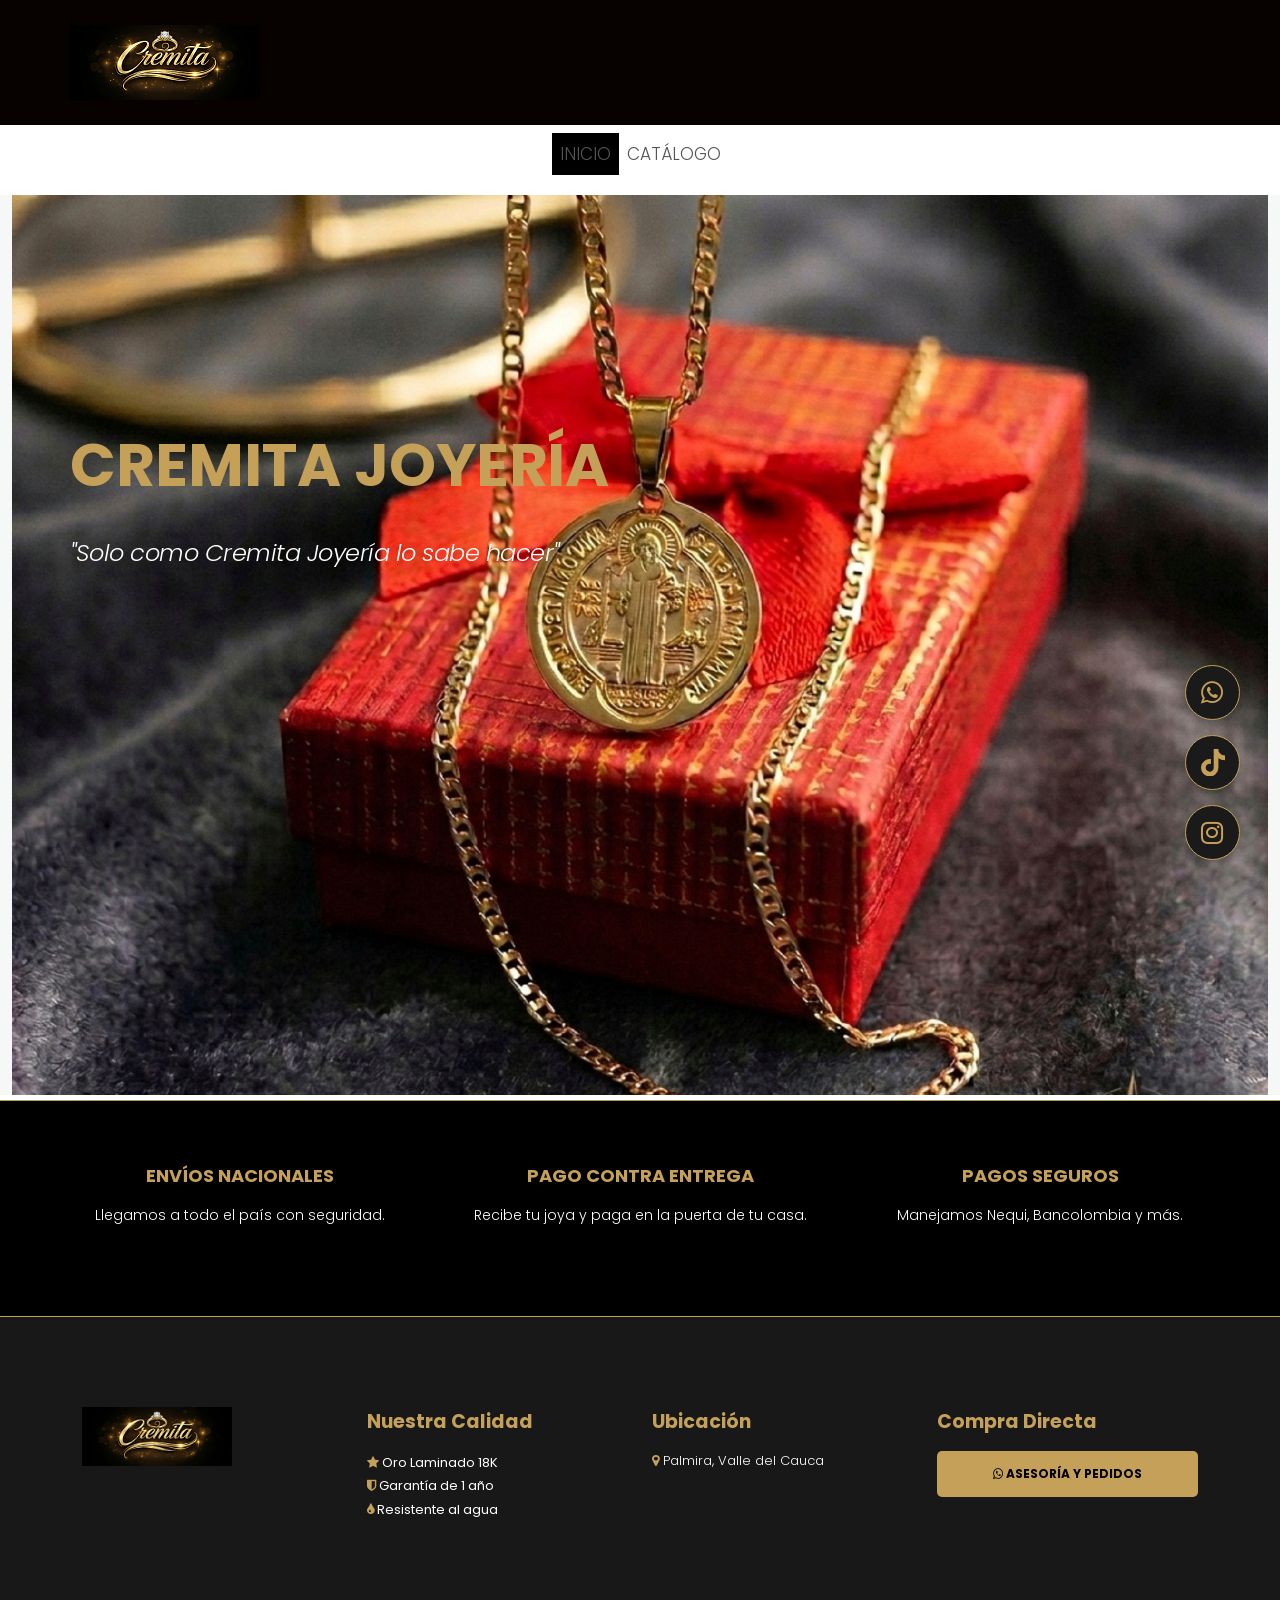
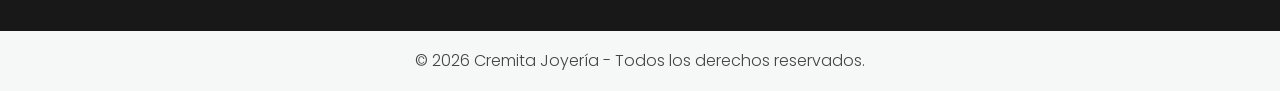
==== commit 0d4507ea: "Update index.html" ====
--- a/index.html
+++ b/index.html
@@ -5,16 +5,10 @@
    <meta http-equiv="X-UA-Compatible" content="IE=edge">
    <meta name="viewport" content="width=device-width, initial-scale=1, shrink-to-fit=no">
    <title>Cremita</title>
-   <meta name="keywords" content="">
-   <meta name="description" content="">
-   <meta name="author" content="">
    <link rel="icon" href="images/fevicon.png" type="image/png" />
 
-   <!-- Bootstrap 5 CSS -->
    <link href="https://cdn.jsdelivr.net/npm/bootstrap@5.3.0/dist/css/bootstrap.min.css" rel="stylesheet">
-   <!-- FontAwesome -->
    <link href="css/font-awesome.min.css" rel="stylesheet">
-   <!-- Tus estilos personalizados -->
    <link href="css/animate.css" rel="stylesheet">
    <link href="style.css" rel="stylesheet">
    <link href="css/responsive.css" rel="stylesheet">
@@ -23,28 +17,17 @@
 </head>
 <body id="home_page" class="home_page">
 
-   <!-- loader -->
    <div id="preloader">
       <img class="preloader" src="images/logo.png" alt="#">
    </div>
-   <!-- end loader -->
 
-   <!-- header -->
    <header class="header">
-
       <div class="header_top_section">
          <div class="container">
             <div class="row">
                <div class="col-lg-3">
-                  <div class="full">
-                     <div class="logo">
-                        <a href="index.html"><img src="images/logo.png" alt="#" /></a>
-                     </div>
-                  </div>
-               </div>
-               <div class="col-lg-9 site_information">
-                  <div class="full">
-                     <div class="top_section_info"></div>
+                  <div class="logo">
+                     <a href="index.html"><img src="images/logo.png" alt="#" /></a>
                   </div>
                </div>
             </div>
@@ -55,128 +38,71 @@
          <div class="container">
             <div class="row">
                <div class="col-md-12">
-                  <div class="full">
-                     <div class="main_menu">
+                  <nav class="navbar navbar-expand-md navbar-dark">
+                     <button class="navbar-toggler me-auto" type="button" data-bs-toggle="collapse" data-bs-target="#cloapediamenu">
+                        <svg xmlns="http://www.w3.org/2000/svg" width="22" height="22" fill="#C5A059" viewBox="0 0 16 16">
+                           <path fill-rule="evenodd" d="M2.5 12a.5.5 0 0 1 .5-.5h10a.5.5 0 0 1 0 1H3a.5.5 0 0 1-.5-.5zm0-4a.5.5 0 0 1 .5-.5h10a.5.5 0 0 1 0 1H3a.5.5 0 0 1-.5-.5zm0-4a.5.5 0 0 1 .5-.5h10a.5.5 0 0 1 0 1H3a.5.5 0 0 1-.5-.5z"/>
+                        </svg>
+                     </button>
+                     <div class="collapse navbar-collapse justify-content-center" id="cloapediamenu">
+                        <ul class="navbar-nav">
+                           <li class="nav-item active"><a class="nav-link" href="index.html">INICIO</a></li>
+                           <li class="nav-item"><a class="nav-link color-grey-hover" href="shop.html">CATÁLOGO</a></li>
+                        </ul>
+                     </div>
+                  </nav>
+               </div>
+            </div>
+         </div>
+      </div>
+   </header>
 
-                        <nav class="navbar navbar-expand-md navbar-dark">
-
-                           <!-- Botón hamburguesa dorado visible -->
-                           <button class="navbar-toggler" type="button"
-                              data-bs-toggle="collapse"
-                              data-bs-target="#cloapediamenu"
-                              aria-controls="cloapediamenu"
-                              aria-expanded="false"
-                              aria-label="Toggle navigation"
-                              style="border-color: #C5A059; padding: 8px 12px;">
-                              <span style="color: #C5A059; font-size: 14px; margin-right: 8px; font-weight: bold;">Menu</span>
-                              <svg xmlns="http://www.w3.org/2000/svg" width="22" height="22" fill="#C5A059" viewBox="0 0 16 16">
-                                <path fill-rule="evenodd" d="M2.5 12a.5.5 0 0 1 .5-.5h10a.5.5 0 0 1 0 1H3a.5.5 0 0 1-.5-.5zm0-4a.5.5 0 0 1 .5-.5h10a.5.5 0 0 1 0 1H3a.5.5 0 0 1-.5-.5zm0-4a.5.5 0 0 1 .5-.5h10a.5.5 0 0 1 0 1H3a.5.5 0 0 1-.5-.5z"/>
-                              </svg>
-                           </button>
-
-                           <!-- Menú colapsable -->
-                           <div class="collapse navbar-collapse justify-content-center" id="cloapediamenu">
-                              <ul class="navbar-nav">
-                                 <li class="nav-item active">
-                                    <a class="nav-link" href="index.html">INICIO</a>
-                                 </li>
-                                 <li class="nav-item">
-                                    <a class="nav-link color-grey-hover" href="shop.html">CATÁLOGO</a>
-                                 </li>
-                              </ul>
-                           </div>
-
-                        </nav>
-
+   <section class="slider_section">
+      <div class="container-fluid">
+         <div id="main_slider" class="carousel slide" data-bs-ride="carousel">
+            <div class="carousel-inner">
+               <div class="carousel-item slider_inner slider1 active">
+                  <div class="container">
+                     <div class="row">
+                        <div class="slider_coint_inner">
+                           <h1 style="font-size: 60px; color: #C5A059; text-transform: uppercase; font-weight: bold; margin-bottom: 0;">Cremita Joyería</h1>
+                           <p style="font-size: 24px; color: #FFF; font-style: italic; font-weight: 300; margin-top: 10px;">"Solo como Cremita Joyería lo sabe hacer"</p>
+                        </div>
                      </div>
                   </div>
                </div>
             </div>
          </div>
       </div>
+   </section>
 
-   </header>
-   <!-- end header -->
-
-   <!-- slider -->
-   <section class="slider_section">
-      <div class="container-fluid">
-         <div class="row">
-            <div id="main_slider" class="carousel slide carousel-fade" data-bs-ride="carousel" data-bs-interval="5000">
-               <div class="carousel-inner">
-                  <div class="carousel-item slider_inner slider1 active">
-                     <div class="container">
-                        <div class="row">
-                           <div class="slider_coint_inner">
-                              <h1 style="font-size: 60px; color: #C5A059; text-transform: uppercase; font-weight: bold; margin-bottom: 0;">Cremita Joyería</h1>
-                              <p style="font-size: 24px; color: #FFF; font-style: italic; font-weight: 300; margin-top: 10px;">"Solo como Cremita Joyería lo sabe hacer"</p>
-                           </div>
-                        </div>
-                     </div>
-                  </div>
-                  <div class="carousel-item slider_inner slider2">
-                     <div class="container">
-                        <div class="row">
-                           <div class="slider_coint_inner">
-                              <h3>Best<br><strong>New Collection</strong></h3>
-                              <h4 class="font_themecolor">Loxury Jewellery</h4>
-                              <p>Lorem ipsum dolor sit amet consec tetur adipiscing elit elit at felis<br>
-                                 lacinia nec et est aptent taciti sociosqu ad litora torquent per conubia nostra</p>
-                           </div>
-                        </div>
-                     </div>
-                  </div>
-                  <div class="slider_bullets">
-                     <ol class="carousel-indicators">
-                        <li data-bs-target="#main_slider" data-bs-slide-to="0" class="active"><i class="fa fa-chevron-left"></i></li>
-                        <li data-bs-target="#main_slider" data-bs-slide-to="1"><i class="fa fa-chevron-right"></i></li>
-                     </ol>
-                  </div>
-               </div>
+   <section style="background-color: #000; padding: 50px 0; border-top: 1px solid #C5A059; border-bottom: 1px solid #C5A059; width: 100%;">
+      <div style="max-width: 1200px; margin: 0 auto; padding: 0 20px;">
+         <div style="display: flex; justify-content: center; align-items: flex-start; flex-wrap: wrap; gap: 40px;">
+            <div style="flex: 1; min-width: 250px; text-align: center; padding: 10px;">
+               <h4 style="color: #C5A059; font-size: 18px; margin-bottom: 15px; text-transform: uppercase; font-weight: bold;">Envíos Nacionales</h4>
+               <p style="color: #ffffff; font-size: 14px; line-height: 1.5;">Llegamos a todo el país con seguridad.</p>
+            </div>
+            <div style="flex: 1; min-width: 250px; text-align: center; padding: 10px;">
+               <h4 style="color: #C5A059; font-size: 18px; margin-bottom: 15px; text-transform: uppercase; font-weight: bold;">Pago Contra Entrega</h4>
+               <p style="color: #ffffff; font-size: 14px; line-height: 1.5;">Recibe tu joya y paga en la puerta de tu casa.</p>
+            </div>
+            <div style="flex: 1; min-width: 250px; text-align: center; padding: 10px;">
+               <h4 style="color: #C5A059; font-size: 18px; margin-bottom: 15px; text-transform: uppercase; font-weight: bold;">Pagos Seguros</h4>
+               <p style="color: #ffffff; font-size: 14px; line-height: 1.5;">Manejamos Nequi, Bancolombia y más.</p>
             </div>
          </div>
       </div>
    </section>
-   <!-- end slider -->
 
-   <!-- section servicios -->
-   <section style="background-color: #000; padding: 50px 0; border-top: 1px solid #C5A059; border-bottom: 1px solid #C5A059; width: 100%;">
-      <div style="max-width: 1200px; margin: 0 auto; padding: 0 20px;">
-         <div style="display: flex; justify-content: center; align-items: flex-start; flex-wrap: wrap; gap: 40px;">
-
-            <div style="flex: 1; min-width: 250px; text-align: center; padding: 10px;">
-               <h4 style="color: #C5A059; font-size: 18px; margin-bottom: 15px; text-transform: uppercase; font-weight: bold;">Envíos Nacionales</h4>
-               <p style="color: #ffffff; font-size: 14px; line-height: 1.5;">Llegamos a todo el país con seguridad.</p>
-            </div>
-
-            <div style="flex: 1; min-width: 250px; text-align: center; padding: 10px;">
-               <h4 style="color: #C5A059; font-size: 18px; margin-bottom: 15px; text-transform: uppercase; font-weight: bold;">Pago Contra Entrega</h4>
-               <p style="color: #ffffff; font-size: 14px; line-height: 1.5;">Recibe tu joya y paga en la puerta de tu casa.</p>
-            </div>
-
-            <div style="flex: 1; min-width: 250px; text-align: center; padding: 10px;">
-               <h4 style="color: #C5A059; font-size: 18px; margin-bottom: 15px; text-transform: uppercase; font-weight: bold;">Pagos Seguros</h4>
-               <p style="color: #ffffff; font-size: 14px; line-height: 1.5;">Manejamos Nequi, Bancolombia y más.</p>
-            </div>
-
-         </div>
-      </div>
-   </section>
-   <!-- end section servicios -->
-
-   <!-- footer -->
    <footer class="footer layout_padding">
       <div class="container">
          <div class="row" style="display: flex; align-items: flex-start; flex-wrap: wrap;">
-
             <div class="col-md-3" style="margin-bottom: 20px;">
                <div class="info_logo">
-                  <a href="index.html">
-                     <img src="images/logo.png" alt="" style="max-width: 150px;">
-                  </a>
+                  <a href="index.html"><img src="images/logo.png" alt="" style="max-width: 150px;"></a>
                </div>
             </div>
-
             <div class="col-md-3" style="margin-bottom: 20px;">
                <h4 style="color: #C5A059; margin-bottom: 15px;">Nuestra Calidad</h4>
                <ul style="list-style: none; padding: 0; color: #fff; font-size: 13px; line-height: 1.8;">
@@ -185,21 +111,16 @@
                   <li><i class="fa fa-tint" style="color: #C5A059;"></i> Resistente al agua</li>
                </ul>
             </div>
-
             <div class="col-md-3" style="margin-bottom: 20px;">
                <h4 style="color: #C5A059; margin-bottom: 15px;">Ubicación</h4>
-               <p style="color: #fff; font-size: 13px;">
-                  <i class="fa fa-map-marker" style="color: #C5A059;"></i> Palmira, Valle del Cauca
-               </p>
+               <p style="color: #fff; font-size: 13px;"><i class="fa fa-map-marker" style="color: #C5A059;"></i> Palmira, Valle del Cauca</p>
             </div>
-
             <div class="col-md-3" style="margin-bottom: 20px;">
                <h4 style="color: #C5A059; margin-bottom: 15px;">Compra Directa</h4>
                <a href="https://wa.me/message/LUT5DZTFINCMO1" target="_blank" style="background-color: #C5A059; color: #000; padding: 10px; border-radius: 5px; text-decoration: none; font-weight: bold; font-size: 12px; display: block; text-align: center;">
                   <i class="fa fa-whatsapp"></i> ASESORÍA Y PEDIDOS
                </a>
             </div>
-
          </div>
       </div>
    </footer>
@@ -213,96 +134,32 @@
          </div>
       </div>
    </div>
-   <!-- end footer -->
 
-   <!-- Botones flotantes redes sociales -->
    <div style="position: fixed; bottom: 30px; right: 30px; z-index: 9999;">
       <div class="redes-cremita-container">
-
-         <a href="https://wa.me/message/LUT5DZTFINCMO1" target="_blank" class="btn-redes wa">
-            <i class="fa fa-whatsapp"></i>
-            <span class="tooltip-redes">WhatsApp</span>
-         </a>
-
-         <a href="https://www.tiktok.com/@cremitajoyas?_r=1&_t=ZS-95OpCUgqKSz" target="_blank" class="btn-redes tt">
-            <svg viewBox="0 0 448 512"><path d="M448 209.91a210.06 210.06 0 0 1-122.77-39.25v178.72A162.55 162.55 0 1 1 185 188.31v89.89a74.62 74.62 0 1 0 52.24 71.18V0h88a121.18 121.18 0 0 0 1.86 22.32c.35 22.69 11.5 43.59 29.6 57.73A122.18 122.18 0 0 0 381 102.39a121.43 121.43 0 0 0 67 20.14z"/></svg>
-            <span class="tooltip-redes">TikTok</span>
-         </a>
-
-         <a href="https://www.instagram.com/cremitajoyas?igsh=a2hhZGE5em4wMnFu" target="_blank" class="btn-redes ig">
-            <i class="fa fa-instagram"></i>
-            <span class="tooltip-redes">Instagram</span>
-         </a>
-
+         <a href="https://wa.me/message/LUT5DZTFINCMO1" target="_blank" class="btn-redes wa"><i class="fa fa-whatsapp"></i><span class="tooltip-redes">WhatsApp</span></a>
+         <a href="https://www.tiktok.com/@cremitajoyas?_r=1&_t=ZS-95OpCUgqKSz" target="_blank" class="btn-redes tt"><svg viewBox="0 0 448 512"><path d="M448 209.91a210.06 210.06 0 0 1-122.77-39.25v178.72A162.55 162.55 0 1 1 185 188.31v89.89a74.62 74.62 0 1 0 52.24 71.18V0h88a121.18 121.18 0 0 0 1.86 22.32c.35 22.69 11.5 43.59 29.6 57.73A122.18 122.18 0 0 0 381 102.39a121.43 121.43 0 0 0 67 20.14z"/></svg><span class="tooltip-redes">TikTok</span></a>
+         <a href="https://www.instagram.com/cremitajoyas?igsh=a2hhZGE5em4wMnFu" target="_blank" class="btn-redes ig"><i class="fa fa-instagram"></i><span class="tooltip-redes">Instagram</span></a>
       </div>
    </div>
 
    <style>
-   .redes-cremita-container {
-      display: flex;
-      flex-direction: column;
-      gap: 15px;
-      align-items: center;
-      padding: 10px;
-   }
-   .btn-redes {
-      width: 55px;
-      height: 55px;
-      border-radius: 50%;
-      display: flex;
-      justify-content: center;
-      align-items: center;
-      text-decoration: none !important;
-      position: relative;
-      transition: all 0.4s cubic-bezier(0.175, 0.885, 0.32, 1.275);
-      background: #1a1a1a;
-      border: 1px solid #C5A059;
-      box-shadow: 0 4px 10px rgba(0,0,0,0.3);
-   }
-   .btn-redes i, .btn-redes svg {
-      font-size: 26px;
-      width: 24px;
-      fill: #C5A059;
-      color: #C5A059;
-      transition: all 0.3s ease;
-   }
-   .btn-redes.wa:hover { background: #25D366; border-color: #25D366; transform: rotate(360deg) scale(1.1); }
-   .btn-redes.tt:hover { background: #000000; border-color: #fff; transform: scale(1.1) translateY(-5px); }
-   .btn-redes.ig:hover { background: radial-gradient(circle at 30% 107%, #fdf497 0%, #fdf497 5%, #fd5949 45%, #d6249f 60%, #285AEB 90%); border-color: transparent; transform: scale(1.1) rotate(-10deg); }
-   .btn-redes:hover i, .btn-redes:hover svg { color: white; fill: white; }
-   .tooltip-redes {
-      position: absolute;
-      right: 70px;
-      background: #C5A059;
-      color: black;
-      padding: 5px 12px;
-      border-radius: 5px;
-      font-size: 12px;
-      font-weight: bold;
-      opacity: 0;
-      visibility: hidden;
-      transition: all 0.3s ease;
-      white-space: nowrap;
-   }
-   .btn-redes:hover .tooltip-redes { opacity: 1; visibility: visible; right: 65px; }
-   @keyframes entradaRedes {
-      from { opacity: 0; transform: translateX(50px); }
-      to { opacity: 1; transform: translateX(0); }
-   }
-   .btn-redes { animation: entradaRedes 0.8s ease backwards; }
-   .wa { animation-delay: 0.2s; }
-   .tt { animation-delay: 0.4s; }
-   .ig { animation-delay: 0.6s; }
+      .redes-cremita-container { display: flex; flex-direction: column; gap: 15px; align-items: center; padding: 10px; }
+      .btn-redes { width: 55px; height: 55px; border-radius: 50%; display: flex; justify-content: center; align-items: center; text-decoration: none !important; position: relative; transition: all 0.4s cubic-bezier(0.175, 0.885, 0.32, 1.275); background: #1a1a1a; border: 1px solid #C5A059; box-shadow: 0 4px 10px rgba(0,0,0,0.3); }
+      .btn-redes i, .btn-redes svg { font-size: 26px; width: 24px; fill: #C5A059; color: #C5A059; transition: all 0.3s ease; }
+      .btn-redes.wa:hover { background: #25D366; border-color: #25D366; transform: rotate(360deg) scale(1.1); }
+      .btn-redes.tt:hover { background: #000000; border-color: #fff; transform: scale(1.1) translateY(-5px); }
+      .btn-redes.ig:hover { background: radial-gradient(circle at 30% 107%, #fdf497 0%, #fdf497 5%, #fd5949 45%, #d6249f 60%, #285AEB 90%); border-color: transparent; transform: scale(1.1) rotate(-10deg); }
+      .btn-redes:hover i, .btn-redes:hover svg { color: white; fill: white; }
+      .tooltip-redes { position: absolute; right: 70px; background: #C5A059; color: black; padding: 5px 12px; border-radius: 5px; font-size: 12px; font-weight: bold; opacity: 0; visibility: hidden; transition: all 0.3s ease; white-space: nowrap; }
+      .btn-redes:hover .tooltip-redes { opacity: 1; visibility: visible; right: 65px; }
    </style>
 
-   <!-- Scripts -->
    <script src="js/jquery.min.js"></script>
-   <!-- Bootstrap 5 Bundle (incluye Popper.js) -->
    <script src="https://cdn.jsdelivr.net/npm/bootstrap@5.3.0/dist/js/bootstrap.bundle.min.js"></script>
    <script src="js/parallax.js"></script>
    <script src="js/animate.js"></script>
    <script src="js/ekko-lightbox.js"></script>
    <script src="js/custom.js"></script>
-
 </body>
 </html>
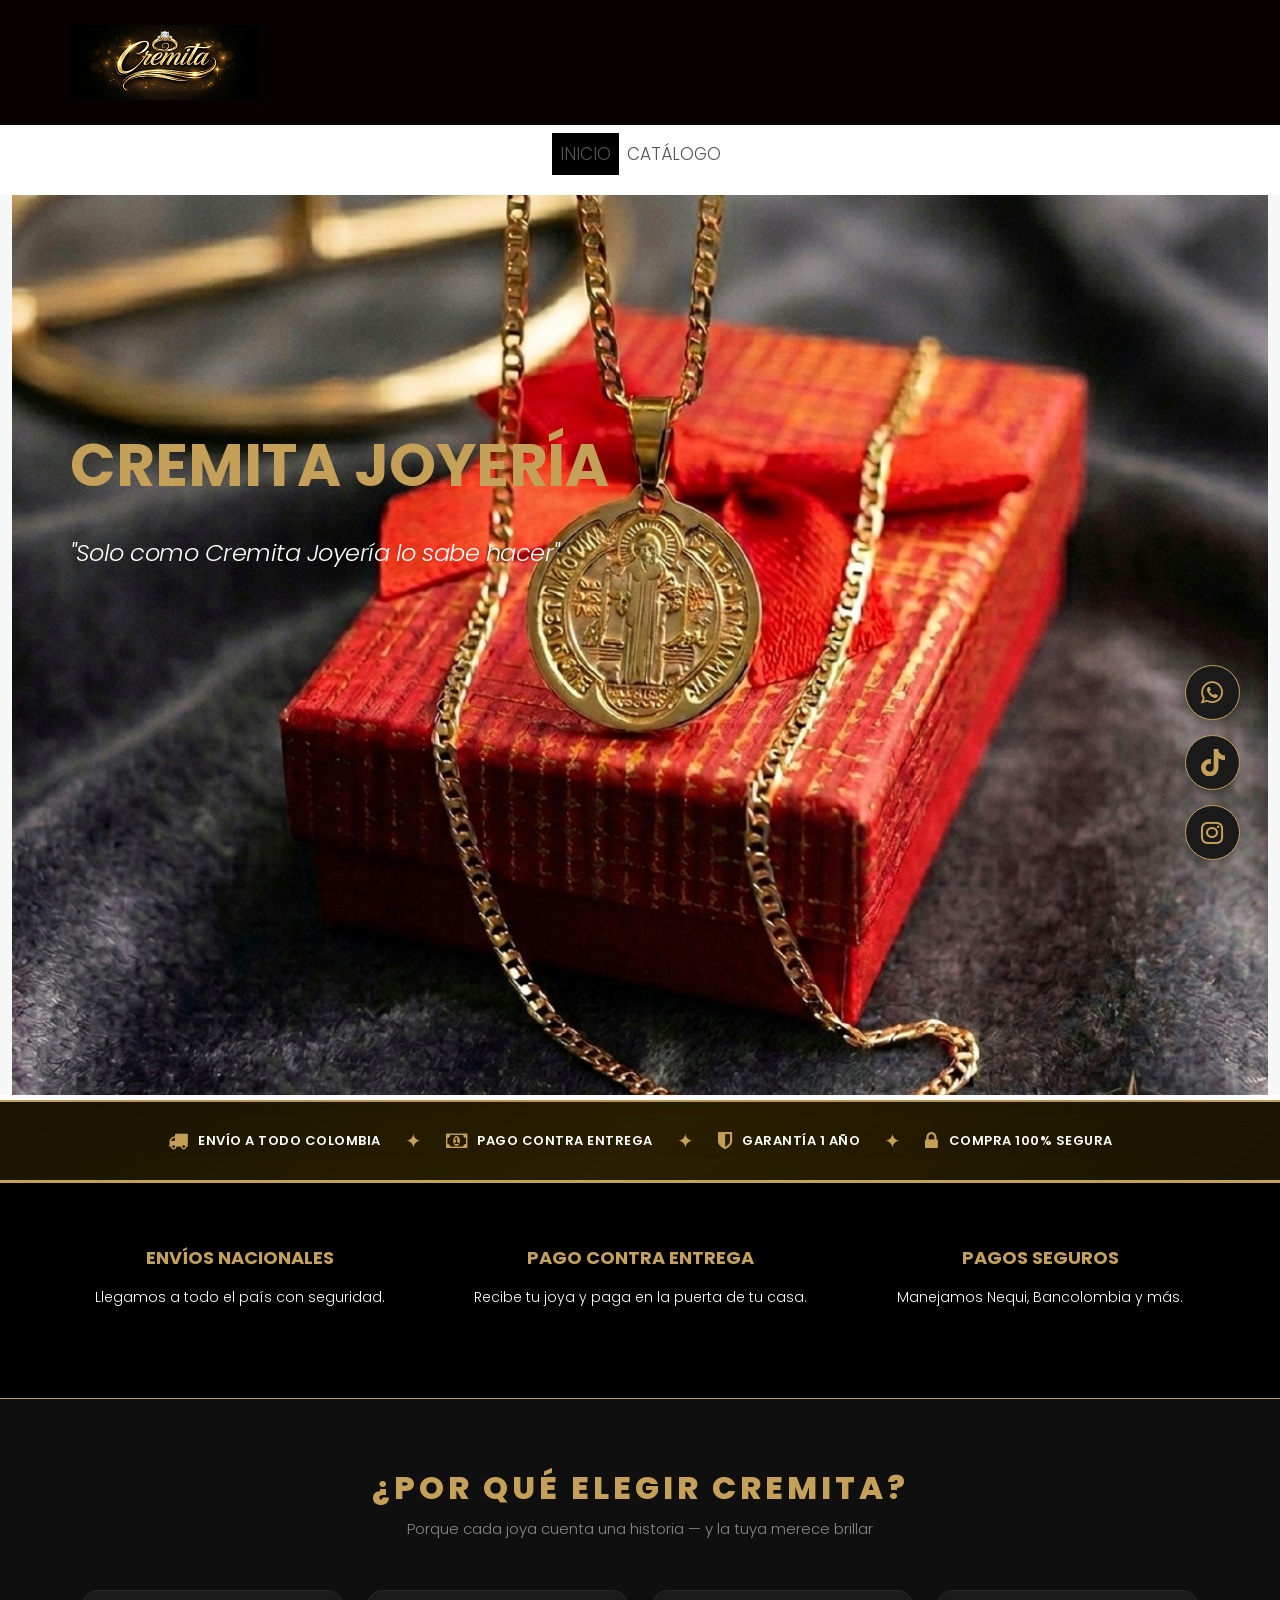
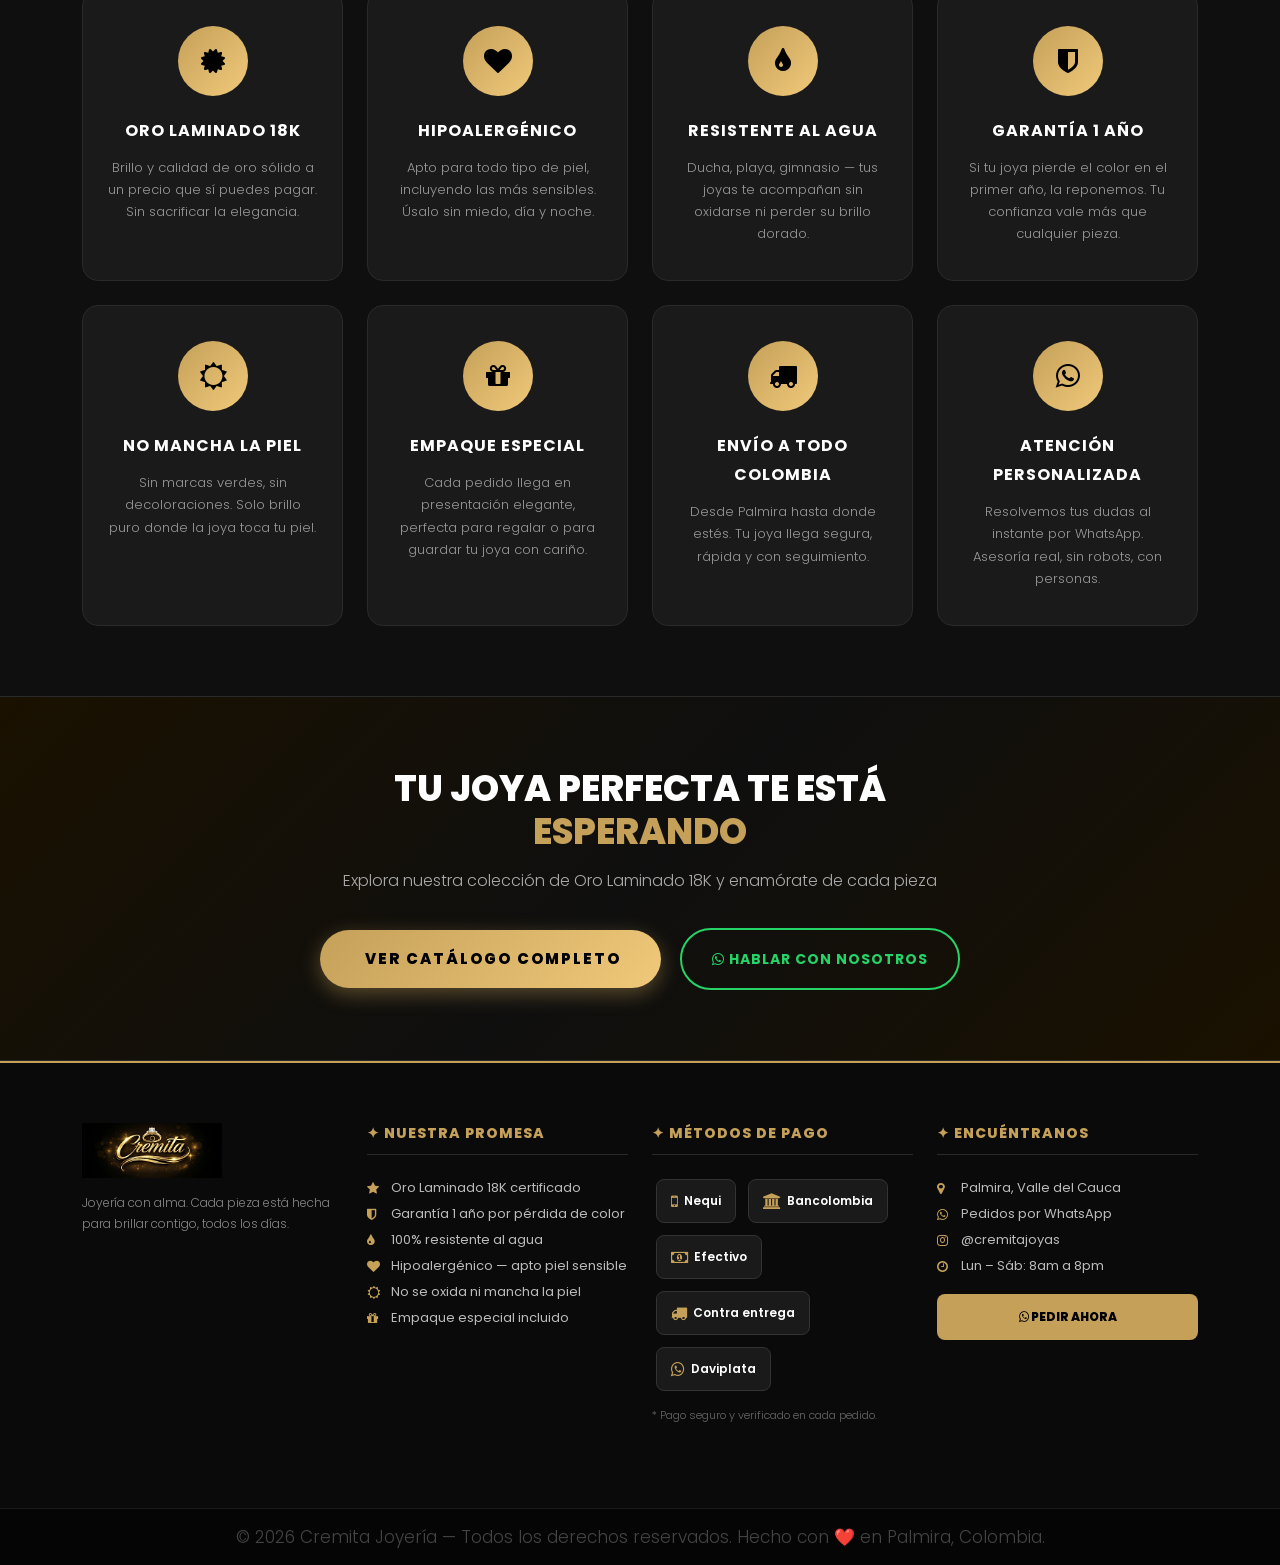
==== commit 4b296ebc: "Update index.html" ====
--- a/index.html
+++ b/index.html
@@ -4,8 +4,9 @@
    <meta charset="utf-8">
    <meta http-equiv="X-UA-Compatible" content="IE=edge">
    <meta name="viewport" content="width=device-width, initial-scale=1, shrink-to-fit=no">
-   <title>Cremita</title>
+   <title>Cremita Joyería</title>
    <link rel="icon" href="images/fevicon.png" type="image/png" />
+   <link rel="icon" href="images/favicon.png" type="image/png">
 
    <link href="https://cdn.jsdelivr.net/npm/bootstrap@5.3.0/dist/css/bootstrap.min.css" rel="stylesheet">
    <link href="css/font-awesome.min.css" rel="stylesheet">
@@ -14,6 +15,207 @@
    <link href="css/responsive.css" rel="stylesheet">
    <link href="css/colors.css" rel="stylesheet">
    <link href="css/ekko-lightbox.css" rel="stylesheet">
+
+   <style>
+
+      /* ── BANNER DE CONFIANZA ── */
+      .banner_confianza {
+         background: linear-gradient(135deg, #1a1400, #2a1f00, #1a1400);
+         border-top: 2px solid #C5A059;
+         border-bottom: 2px solid #C5A059;
+         padding: 18px 0;
+      }
+      .banner_confianza .item_confianza {
+         display: flex;
+         align-items: center;
+         justify-content: center;
+         gap: 10px;
+         color: #fff;
+         font-size: 13px;
+         font-weight: 600;
+         text-transform: uppercase;
+         letter-spacing: 0.5px;
+         padding: 8px 0;
+      }
+      .banner_confianza .item_confianza i { color: #C5A059; font-size: 20px; }
+      .banner_confianza .separador { color: #C5A059; font-size: 20px; display: flex; align-items: center; }
+      @media (max-width: 768px) { .banner_confianza .separador { display: none; } }
+
+      /* ── SECCIÓN POR QUÉ ELEGIRNOS ── */
+      .seccion_porque {
+         background-color: #0f0f0f;
+         padding: 70px 0;
+      }
+      .porque_titulo {
+         text-align: center;
+         color: #C5A059;
+         font-size: 32px;
+         font-weight: 800;
+         text-transform: uppercase;
+         letter-spacing: 4px;
+         margin-bottom: 10px;
+      }
+      .porque_subtitulo {
+         text-align: center;
+         color: #888;
+         font-size: 15px;
+         margin-bottom: 50px;
+      }
+      .porque_card {
+         background: #1a1a1a;
+         border: 1px solid #2a2a2a;
+         border-radius: 16px;
+         padding: 35px 25px;
+         text-align: center;
+         transition: all 0.4s ease;
+         height: 100%;
+      }
+      .porque_card:hover {
+         border-color: #C5A059;
+         transform: translateY(-8px);
+         box-shadow: 0 12px 30px rgba(197,160,89,0.15);
+      }
+      .porque_icono {
+         width: 70px;
+         height: 70px;
+         background: linear-gradient(135deg, #C5A059, #f0c97a);
+         border-radius: 50%;
+         display: flex;
+         align-items: center;
+         justify-content: center;
+         margin: 0 auto 20px;
+      }
+      .porque_icono i { color: #000; font-size: 28px; }
+      .porque_card h4 {
+         color: #fff;
+         font-size: 16px;
+         font-weight: 700;
+         margin-bottom: 12px;
+         text-transform: uppercase;
+         letter-spacing: 1px;
+      }
+      .porque_card p { color: #999; font-size: 13px; line-height: 1.7; margin: 0; }
+
+      /* ── SECCIÓN CTA ── */
+      .seccion_cta {
+         background: linear-gradient(135deg, #1a1100, #0f0f0f, #1a1100);
+         border-top: 1px solid #2a2a2a;
+         border-bottom: 1px solid #2a2a2a;
+         padding: 70px 0;
+         text-align: center;
+      }
+      .cta_titulo {
+         color: #fff;
+         font-size: 36px;
+         font-weight: 800;
+         text-transform: uppercase;
+         margin-bottom: 15px;
+         line-height: 1.2;
+      }
+      .cta_titulo span { color: #C5A059; }
+      .cta_subtitulo { color: #aaa; font-size: 16px; margin-bottom: 35px; }
+      .btn_cta_catalogo {
+         display: inline-block;
+         background: linear-gradient(135deg, #C5A059, #f0c97a);
+         color: #000 !important;
+         font-weight: 800;
+         font-size: 15px;
+         text-transform: uppercase;
+         letter-spacing: 2px;
+         padding: 16px 40px;
+         border-radius: 50px;
+         text-decoration: none !important;
+         transition: all 0.3s ease;
+         box-shadow: 0 6px 20px rgba(197,160,89,0.4);
+      }
+      .btn_cta_catalogo:hover {
+         transform: translateY(-3px);
+         box-shadow: 0 10px 30px rgba(197,160,89,0.6);
+      }
+      .btn_cta_ws {
+         display: inline-block;
+         background: transparent;
+         color: #25D366 !important;
+         font-weight: 700;
+         font-size: 14px;
+         text-transform: uppercase;
+         letter-spacing: 1px;
+         padding: 16px 30px;
+         border-radius: 50px;
+         text-decoration: none !important;
+         border: 2px solid #25D366;
+         transition: all 0.3s ease;
+         margin-left: 15px;
+      }
+      .btn_cta_ws:hover { background: #25D366; color: #fff !important; transform: translateY(-3px); }
+      @media (max-width: 576px) {
+         .btn_cta_ws { margin-left: 0; margin-top: 15px; display: block; }
+         .cta_titulo { font-size: 26px; }
+      }
+
+      /* ── FOOTER PREMIUM ── */
+      .footer_cremita {
+         background: #0a0a0a;
+         border-top: 2px solid #C5A059;
+         padding: 60px 0 30px;
+      }
+      .footer_col_title {
+         color: #C5A059;
+         font-weight: 800;
+         font-size: 14px;
+         text-transform: uppercase;
+         letter-spacing: 1px;
+         margin-bottom: 20px;
+         padding-bottom: 10px;
+         border-bottom: 1px solid #2a2a2a;
+      }
+      .footer_lista { list-style: none; padding: 0; margin: 0; }
+      .footer_lista li {
+         color: #bbb;
+         font-size: 13px;
+         line-height: 2;
+         display: flex;
+         align-items: center;
+         gap: 8px;
+      }
+      .footer_lista li i { color: #C5A059; width: 16px; }
+      .pago_badge {
+         display: inline-flex;
+         align-items: center;
+         gap: 6px;
+         background: #1a1a1a;
+         border: 1px solid #333;
+         border-radius: 8px;
+         padding: 8px 14px;
+         margin: 4px;
+         color: #fff;
+         font-size: 12px;
+         font-weight: 600;
+         transition: border-color 0.3s;
+      }
+      .pago_badge:hover { border-color: #C5A059; }
+      .pago_badge i { color: #C5A059; font-size: 16px; }
+      .cpy_cremita {
+         background: #050505;
+         border-top: 1px solid #1a1a1a;
+         padding: 15px 0;
+         text-align: center;
+         color: #555;
+         font-size: 12px;
+      }
+
+      /* ── REDES FLOTANTES ── */
+      .redes-cremita-container { display: flex; flex-direction: column; gap: 15px; align-items: center; padding: 10px; }
+      .btn-redes { width: 55px; height: 55px; border-radius: 50%; display: flex; justify-content: center; align-items: center; text-decoration: none !important; position: relative; transition: all 0.4s cubic-bezier(0.175, 0.885, 0.32, 1.275); background: #1a1a1a; border: 1px solid #C5A059; box-shadow: 0 4px 10px rgba(0,0,0,0.3); }
+      .btn-redes i, .btn-redes svg { font-size: 26px; width: 24px; fill: #C5A059; color: #C5A059; transition: all 0.3s ease; }
+      .btn-redes.wa:hover { background: #25D366; border-color: #25D366; transform: rotate(360deg) scale(1.1); }
+      .btn-redes.tt:hover { background: #000; border-color: #fff; transform: scale(1.1) translateY(-5px); }
+      .btn-redes.ig:hover { background: radial-gradient(circle at 30% 107%, #fdf497 0%, #fdf497 5%, #fd5949 45%, #d6249f 60%, #285AEB 90%); border-color: transparent; transform: scale(1.1) rotate(-10deg); }
+      .btn-redes:hover i, .btn-redes:hover svg { color: white; fill: white; }
+      .tooltip-redes { position: absolute; right: 70px; background: #C5A059; color: black; padding: 5px 12px; border-radius: 5px; font-size: 12px; font-weight: bold; opacity: 0; visibility: hidden; transition: all 0.3s ease; white-space: nowrap; }
+      .btn-redes:hover .tooltip-redes { opacity: 1; visibility: visible; right: 65px; }
+
+   </style>
 </head>
 <body id="home_page" class="home_page">
 
@@ -21,6 +223,7 @@
       <img class="preloader" src="images/logo.png" alt="#">
    </div>
 
+   <!-- HEADER -->
    <header class="header">
       <div class="header_top_section">
          <div class="container">
@@ -33,13 +236,14 @@
             </div>
          </div>
       </div>
-
       <div class="header_bottom_section">
          <div class="container">
             <div class="row">
                <div class="col-md-12">
                   <nav class="navbar navbar-expand-md navbar-dark">
-                     <button class="navbar-toggler me-auto" type="button" data-bs-toggle="collapse" data-bs-target="#cloapediamenu">
+                     <button class="navbar-toggler me-auto" type="button" data-bs-toggle="collapse" data-bs-target="#cloapediamenu"
+                        aria-controls="cloapediamenu" aria-expanded="false" aria-label="Toggle navigation"
+                        style="border-color: #C5A059; padding: 8px 12px;">
                         <svg xmlns="http://www.w3.org/2000/svg" width="22" height="22" fill="#C5A059" viewBox="0 0 16 16">
                            <path fill-rule="evenodd" d="M2.5 12a.5.5 0 0 1 .5-.5h10a.5.5 0 0 1 0 1H3a.5.5 0 0 1-.5-.5zm0-4a.5.5 0 0 1 .5-.5h10a.5.5 0 0 1 0 1H3a.5.5 0 0 1-.5-.5zm0-4a.5.5 0 0 1 .5-.5h10a.5.5 0 0 1 0 1H3a.5.5 0 0 1-.5-.5z"/>
                         </svg>
@@ -57,6 +261,7 @@
       </div>
    </header>
 
+   <!-- SLIDER (sin cambios) -->
    <section class="slider_section">
       <div class="container-fluid">
          <div id="main_slider" class="carousel slide" data-bs-ride="carousel">
@@ -76,6 +281,42 @@
       </div>
    </section>
 
+   <!-- BANNER DE CONFIANZA (nuevo) -->
+   <div class="banner_confianza">
+      <div class="container">
+         <div class="row align-items-center justify-content-center text-center">
+            <div class="col-6 col-md-auto">
+               <div class="item_confianza">
+                  <i class="fa fa-truck"></i>
+                  <span>Envío a todo Colombia</span>
+               </div>
+            </div>
+            <div class="col-auto d-none d-md-flex separador">✦</div>
+            <div class="col-6 col-md-auto">
+               <div class="item_confianza">
+                  <i class="fa fa-money"></i>
+                  <span>Pago contra entrega</span>
+               </div>
+            </div>
+            <div class="col-auto d-none d-md-flex separador">✦</div>
+            <div class="col-6 col-md-auto">
+               <div class="item_confianza">
+                  <i class="fa fa-shield"></i>
+                  <span>Garantía 1 año</span>
+               </div>
+            </div>
+            <div class="col-auto d-none d-md-flex separador">✦</div>
+            <div class="col-6 col-md-auto">
+               <div class="item_confianza">
+                  <i class="fa fa-lock"></i>
+                  <span>Compra 100% segura</span>
+               </div>
+            </div>
+         </div>
+      </div>
+   </div>
+
+   <!-- SECCIÓN EXISTENTE (sin cambios) -->
    <section style="background-color: #000; padding: 50px 0; border-top: 1px solid #C5A059; border-bottom: 1px solid #C5A059; width: 100%;">
       <div style="max-width: 1200px; margin: 0 auto; padding: 0 20px;">
          <div style="display: flex; justify-content: center; align-items: flex-start; flex-wrap: wrap; gap: 40px;">
@@ -95,65 +336,165 @@
       </div>
    </section>
 
-   <footer class="footer layout_padding">
+   <!-- SECCIÓN POR QUÉ ELEGIRNOS (nueva) -->
+   <section class="seccion_porque">
       <div class="container">
-         <div class="row" style="display: flex; align-items: flex-start; flex-wrap: wrap;">
-            <div class="col-md-3" style="margin-bottom: 20px;">
-               <div class="info_logo">
-                  <a href="index.html"><img src="images/logo.png" alt="" style="max-width: 150px;"></a>
-               </div>
-            </div>
-            <div class="col-md-3" style="margin-bottom: 20px;">
-               <h4 style="color: #C5A059; margin-bottom: 15px;">Nuestra Calidad</h4>
-               <ul style="list-style: none; padding: 0; color: #fff; font-size: 13px; line-height: 1.8;">
-                  <li><i class="fa fa-star" style="color: #C5A059;"></i> Oro Laminado 18K</li>
-                  <li><i class="fa fa-shield" style="color: #C5A059;"></i> Garantía de 1 año</li>
-                  <li><i class="fa fa-tint" style="color: #C5A059;"></i> Resistente al agua</li>
-               </ul>
-            </div>
-            <div class="col-md-3" style="margin-bottom: 20px;">
-               <h4 style="color: #C5A059; margin-bottom: 15px;">Ubicación</h4>
-               <p style="color: #fff; font-size: 13px;"><i class="fa fa-map-marker" style="color: #C5A059;"></i> Palmira, Valle del Cauca</p>
-            </div>
-            <div class="col-md-3" style="margin-bottom: 20px;">
-               <h4 style="color: #C5A059; margin-bottom: 15px;">Compra Directa</h4>
-               <a href="https://wa.me/message/LUT5DZTFINCMO1" target="_blank" style="background-color: #C5A059; color: #000; padding: 10px; border-radius: 5px; text-decoration: none; font-weight: bold; font-size: 12px; display: block; text-align: center;">
-                  <i class="fa fa-whatsapp"></i> ASESORÍA Y PEDIDOS
-               </a>
-            </div>
-         </div>
-      </div>
-   </footer>
-
-   <div class="cpy">
+         <h2 class="porque_titulo">¿Por qué elegir Cremita?</h2>
+         <p class="porque_subtitulo">Porque cada joya cuenta una historia — y la tuya merece brillar</p>
+         <div class="row g-4">
+
+            <div class="col-md-3 col-sm-6">
+               <div class="porque_card">
+                  <div class="porque_icono"><i class="fa fa-certificate"></i></div>
+                  <h4>Oro Laminado 18K</h4>
+                  <p>Brillo y calidad de oro sólido a un precio que sí puedes pagar. Sin sacrificar la elegancia.</p>
+               </div>
+            </div>
+
+            <div class="col-md-3 col-sm-6">
+               <div class="porque_card">
+                  <div class="porque_icono"><i class="fa fa-heart"></i></div>
+                  <h4>Hipoalergénico</h4>
+                  <p>Apto para todo tipo de piel, incluyendo las más sensibles. Úsalo sin miedo, día y noche.</p>
+               </div>
+            </div>
+
+            <div class="col-md-3 col-sm-6">
+               <div class="porque_card">
+                  <div class="porque_icono"><i class="fa fa-tint"></i></div>
+                  <h4>Resistente al agua</h4>
+                  <p>Ducha, playa, gimnasio — tus joyas te acompañan sin oxidarse ni perder su brillo dorado.</p>
+               </div>
+            </div>
+
+            <div class="col-md-3 col-sm-6">
+               <div class="porque_card">
+                  <div class="porque_icono"><i class="fa fa-shield"></i></div>
+                  <h4>Garantía 1 año</h4>
+                  <p>Si tu joya pierde el color en el primer año, la reponemos. Tu confianza vale más que cualquier pieza.</p>
+               </div>
+            </div>
+
+            <div class="col-md-3 col-sm-6">
+               <div class="porque_card">
+                  <div class="porque_icono"><i class="fa fa-sun-o"></i></div>
+                  <h4>No mancha la piel</h4>
+                  <p>Sin marcas verdes, sin decoloraciones. Solo brillo puro donde la joya toca tu piel.</p>
+               </div>
+            </div>
+
+            <div class="col-md-3 col-sm-6">
+               <div class="porque_card">
+                  <div class="porque_icono"><i class="fa fa-gift"></i></div>
+                  <h4>Empaque especial</h4>
+                  <p>Cada pedido llega en presentación elegante, perfecta para regalar o para guardar tu joya con cariño.</p>
+               </div>
+            </div>
+
+            <div class="col-md-3 col-sm-6">
+               <div class="porque_card">
+                  <div class="porque_icono"><i class="fa fa-truck"></i></div>
+                  <h4>Envío a todo Colombia</h4>
+                  <p>Desde Palmira hasta donde estés. Tu joya llega segura, rápida y con seguimiento.</p>
+               </div>
+            </div>
+
+            <div class="col-md-3 col-sm-6">
+               <div class="porque_card">
+                  <div class="porque_icono"><i class="fa fa-whatsapp"></i></div>
+                  <h4>Atención Personalizada</h4>
+                  <p>Resolvemos tus dudas al instante por WhatsApp. Asesoría real, sin robots, con personas.</p>
+               </div>
+            </div>
+
+         </div>
+      </div>
+   </section>
+
+   <!-- SECCIÓN CTA (nueva) -->
+   <section class="seccion_cta">
+      <div class="container">
+         <h2 class="cta_titulo">Tu joya perfecta te está<br><span>esperando</span></h2>
+         <p class="cta_subtitulo">Explora nuestra colección de Oro Laminado 18K y enamórate de cada pieza</p>
+         <div>
+            <a href="shop.html" class="btn_cta_catalogo">
+               <i class="fa fa-gem"></i> Ver Catálogo Completo
+            </a>
+            <a href="https://wa.me/message/LUT5DZTFINCMO1" target="_blank" class="btn_cta_ws">
+               <i class="fa fa-whatsapp"></i> Hablar con nosotros
+            </a>
+         </div>
+      </div>
+   </section>
+
+   <!-- FOOTER PREMIUM (nuevo) -->
+   <footer class="footer_cremita">
       <div class="container">
          <div class="row">
-            <div class="col-md-12">
-               <p>© 2026 Cremita Joyería - Todos los derechos reservados.</p>
-            </div>
-         </div>
+
+            <div class="col-md-3 col-sm-6 mb-4">
+               <a href="index.html"><img src="images/logo.png" alt="Cremita Joyería" style="max-width:140px; margin-bottom:15px;"></a>
+               <p style="color:#888; font-size:12px; line-height:1.7;">Joyería con alma. Cada pieza está hecha para brillar contigo, todos los días.</p>
+            </div>
+
+            <div class="col-md-3 col-sm-6 mb-4">
+               <p class="footer_col_title">✦ Nuestra Promesa</p>
+               <ul class="footer_lista">
+                  <li><i class="fa fa-star"></i> Oro Laminado 18K certificado</li>
+                  <li><i class="fa fa-shield"></i> Garantía 1 año por pérdida de color</li>
+                  <li><i class="fa fa-tint"></i> 100% resistente al agua</li>
+                  <li><i class="fa fa-heart"></i> Hipoalergénico — apto piel sensible</li>
+                  <li><i class="fa fa-sun-o"></i> No se oxida ni mancha la piel</li>
+                  <li><i class="fa fa-gift"></i> Empaque especial incluido</li>
+               </ul>
+            </div>
+
+            <div class="col-md-3 col-sm-6 mb-4">
+               <p class="footer_col_title">✦ Métodos de Pago</p>
+               <div style="display:flex; flex-wrap:wrap; gap:4px;">
+                  <span class="pago_badge"><i class="fa fa-mobile"></i> Nequi</span>
+                  <span class="pago_badge"><i class="fa fa-university"></i> Bancolombia</span>
+                  <span class="pago_badge"><i class="fa fa-money"></i> Efectivo</span>
+                  <span class="pago_badge"><i class="fa fa-truck"></i> Contra entrega</span>
+                  <span class="pago_badge"><i class="fa fa-whatsapp"></i> Daviplata</span>
+               </div>
+               <p style="color:#666; font-size:11px; margin-top:12px;">* Pago seguro y verificado en cada pedido.</p>
+            </div>
+
+            <div class="col-md-3 col-sm-6 mb-4">
+               <p class="footer_col_title">✦ Encuéntranos</p>
+               <ul class="footer_lista">
+                  <li><i class="fa fa-map-marker"></i> Palmira, Valle del Cauca</li>
+                  <li><i class="fa fa-whatsapp"></i> Pedidos por WhatsApp</li>
+                  <li><i class="fa fa-instagram"></i> @cremitajoyas</li>
+                  <li><i class="fa fa-clock-o"></i> Lun – Sáb: 8am a 8pm</li>
+               </ul>
+               <a href="https://wa.me/message/LUT5DZTFINCMO1" target="_blank" style="display:block; margin-top:15px; background:#C5A059; color:#000; padding:10px; border-radius:8px; text-align:center; font-weight:800; font-size:12px; text-decoration:none;">
+                  <i class="fa fa-whatsapp"></i> PEDIR AHORA
+               </a>
+            </div>
+
+         </div>
+      </div>
+   </footer>
+
+   <div class="cpy_cremita">
+      <div class="container">
+         <p style="margin:0;">© 2026 Cremita Joyería — Todos los derechos reservados. Hecho con ❤️ en Palmira, Colombia.</p>
       </div>
    </div>
 
+   <!-- REDES FLOTANTES (sin cambios) -->
    <div style="position: fixed; bottom: 30px; right: 30px; z-index: 9999;">
       <div class="redes-cremita-container">
          <a href="https://wa.me/message/LUT5DZTFINCMO1" target="_blank" class="btn-redes wa"><i class="fa fa-whatsapp"></i><span class="tooltip-redes">WhatsApp</span></a>
-         <a href="https://www.tiktok.com/@cremitajoyas?_r=1&_t=ZS-95OpCUgqKSz" target="_blank" class="btn-redes tt"><svg viewBox="0 0 448 512"><path d="M448 209.91a210.06 210.06 0 0 1-122.77-39.25v178.72A162.55 162.55 0 1 1 185 188.31v89.89a74.62 74.62 0 1 0 52.24 71.18V0h88a121.18 121.18 0 0 0 1.86 22.32c.35 22.69 11.5 43.59 29.6 57.73A122.18 122.18 0 0 0 381 102.39a121.43 121.43 0 0 0 67 20.14z"/></svg><span class="tooltip-redes">TikTok</span></a>
+         <a href="https://www.tiktok.com/@cremitajoyas?_r=1&_t=ZS-95OpCUgqKSz" target="_blank" class="btn-redes tt">
+            <svg viewBox="0 0 448 512"><path d="M448 209.91a210.06 210.06 0 0 1-122.77-39.25v178.72A162.55 162.55 0 1 1 185 188.31v89.89a74.62 74.62 0 1 0 52.24 71.18V0h88a121.18 121.18 0 0 0 1.86 22.32c.35 22.69 11.5 43.59 29.6 57.73A122.18 122.18 0 0 0 381 102.39a121.43 121.43 0 0 0 67 20.14z"/></svg>
+            <span class="tooltip-redes">TikTok</span>
+         </a>
          <a href="https://www.instagram.com/cremitajoyas?igsh=a2hhZGE5em4wMnFu" target="_blank" class="btn-redes ig"><i class="fa fa-instagram"></i><span class="tooltip-redes">Instagram</span></a>
       </div>
    </div>
-
-   <style>
-      .redes-cremita-container { display: flex; flex-direction: column; gap: 15px; align-items: center; padding: 10px; }
-      .btn-redes { width: 55px; height: 55px; border-radius: 50%; display: flex; justify-content: center; align-items: center; text-decoration: none !important; position: relative; transition: all 0.4s cubic-bezier(0.175, 0.885, 0.32, 1.275); background: #1a1a1a; border: 1px solid #C5A059; box-shadow: 0 4px 10px rgba(0,0,0,0.3); }
-      .btn-redes i, .btn-redes svg { font-size: 26px; width: 24px; fill: #C5A059; color: #C5A059; transition: all 0.3s ease; }
-      .btn-redes.wa:hover { background: #25D366; border-color: #25D366; transform: rotate(360deg) scale(1.1); }
-      .btn-redes.tt:hover { background: #000000; border-color: #fff; transform: scale(1.1) translateY(-5px); }
-      .btn-redes.ig:hover { background: radial-gradient(circle at 30% 107%, #fdf497 0%, #fdf497 5%, #fd5949 45%, #d6249f 60%, #285AEB 90%); border-color: transparent; transform: scale(1.1) rotate(-10deg); }
-      .btn-redes:hover i, .btn-redes:hover svg { color: white; fill: white; }
-      .tooltip-redes { position: absolute; right: 70px; background: #C5A059; color: black; padding: 5px 12px; border-radius: 5px; font-size: 12px; font-weight: bold; opacity: 0; visibility: hidden; transition: all 0.3s ease; white-space: nowrap; }
-      .btn-redes:hover .tooltip-redes { opacity: 1; visibility: visible; right: 65px; }
-   </style>
 
    <script src="js/jquery.min.js"></script>
    <script src="https://cdn.jsdelivr.net/npm/bootstrap@5.3.0/dist/js/bootstrap.bundle.min.js"></script>
@@ -161,5 +502,6 @@
    <script src="js/animate.js"></script>
    <script src="js/ekko-lightbox.js"></script>
    <script src="js/custom.js"></script>
+
 </body>
 </html>
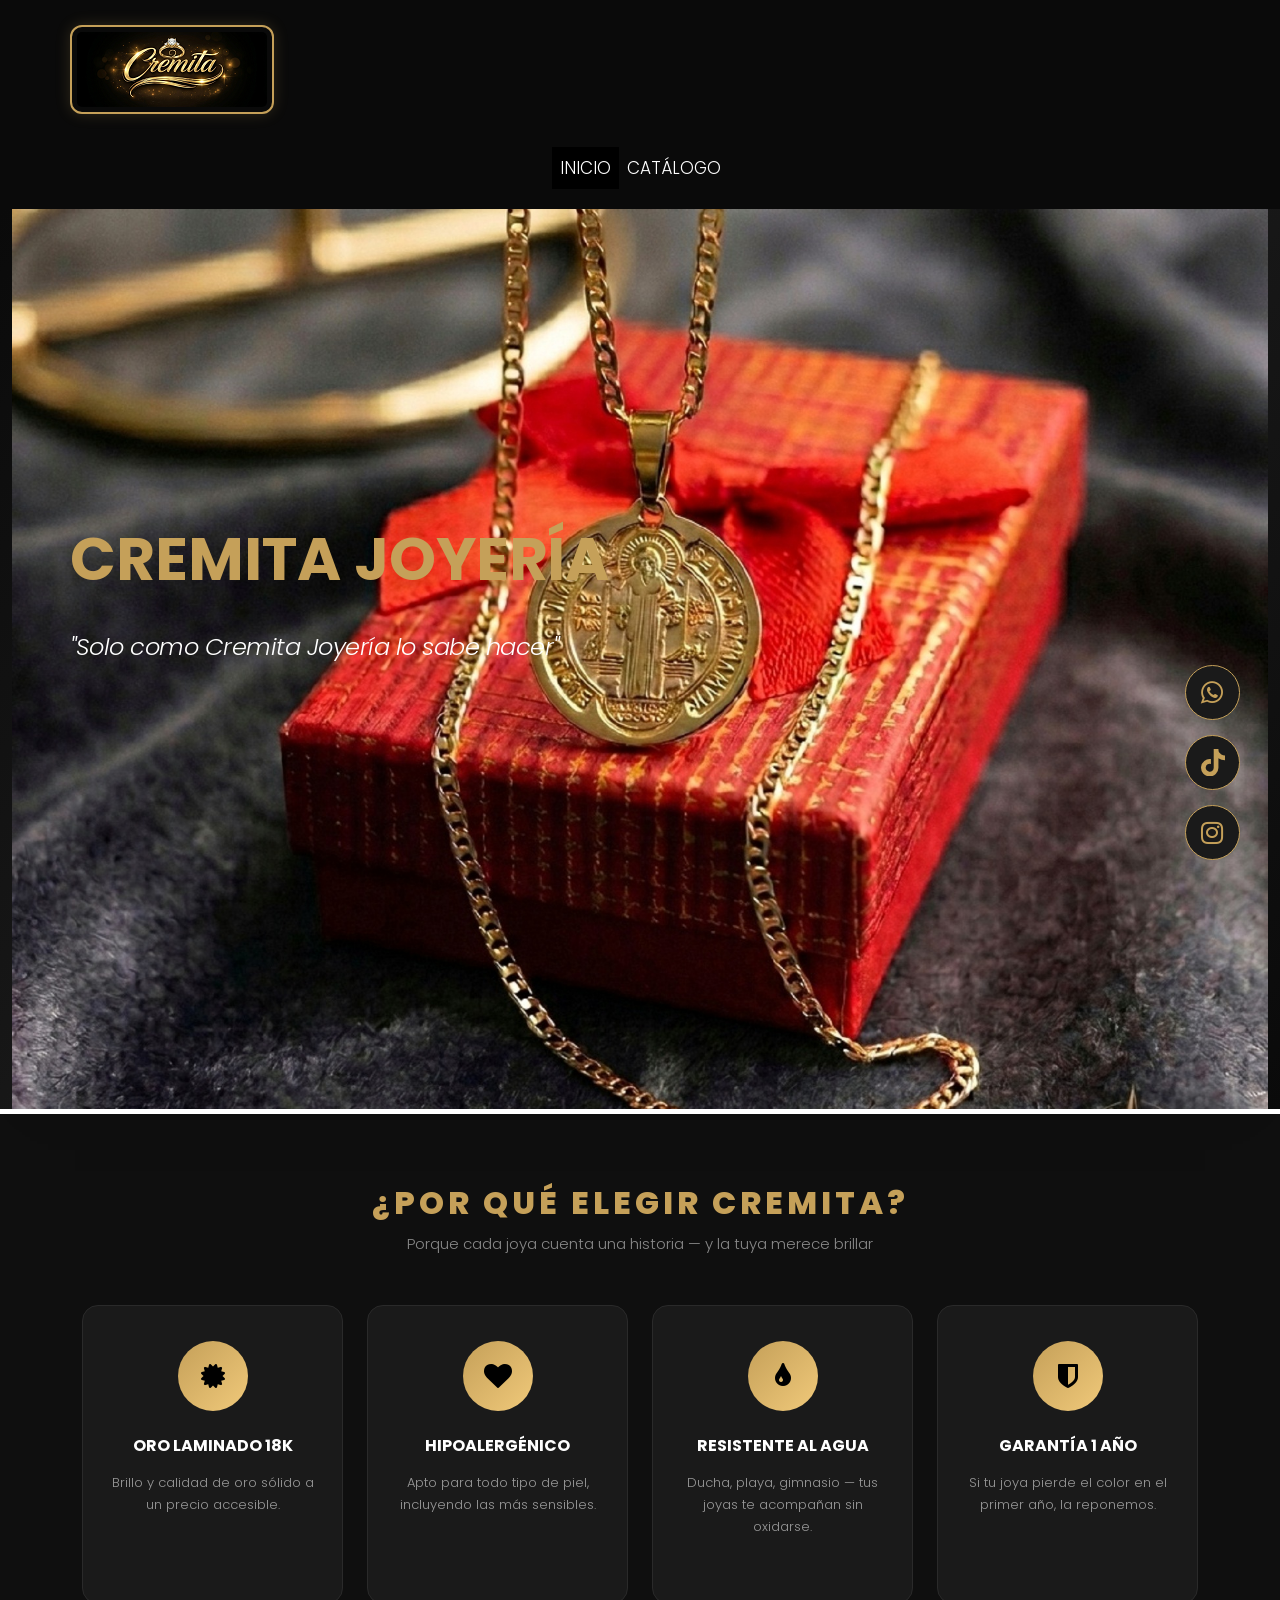
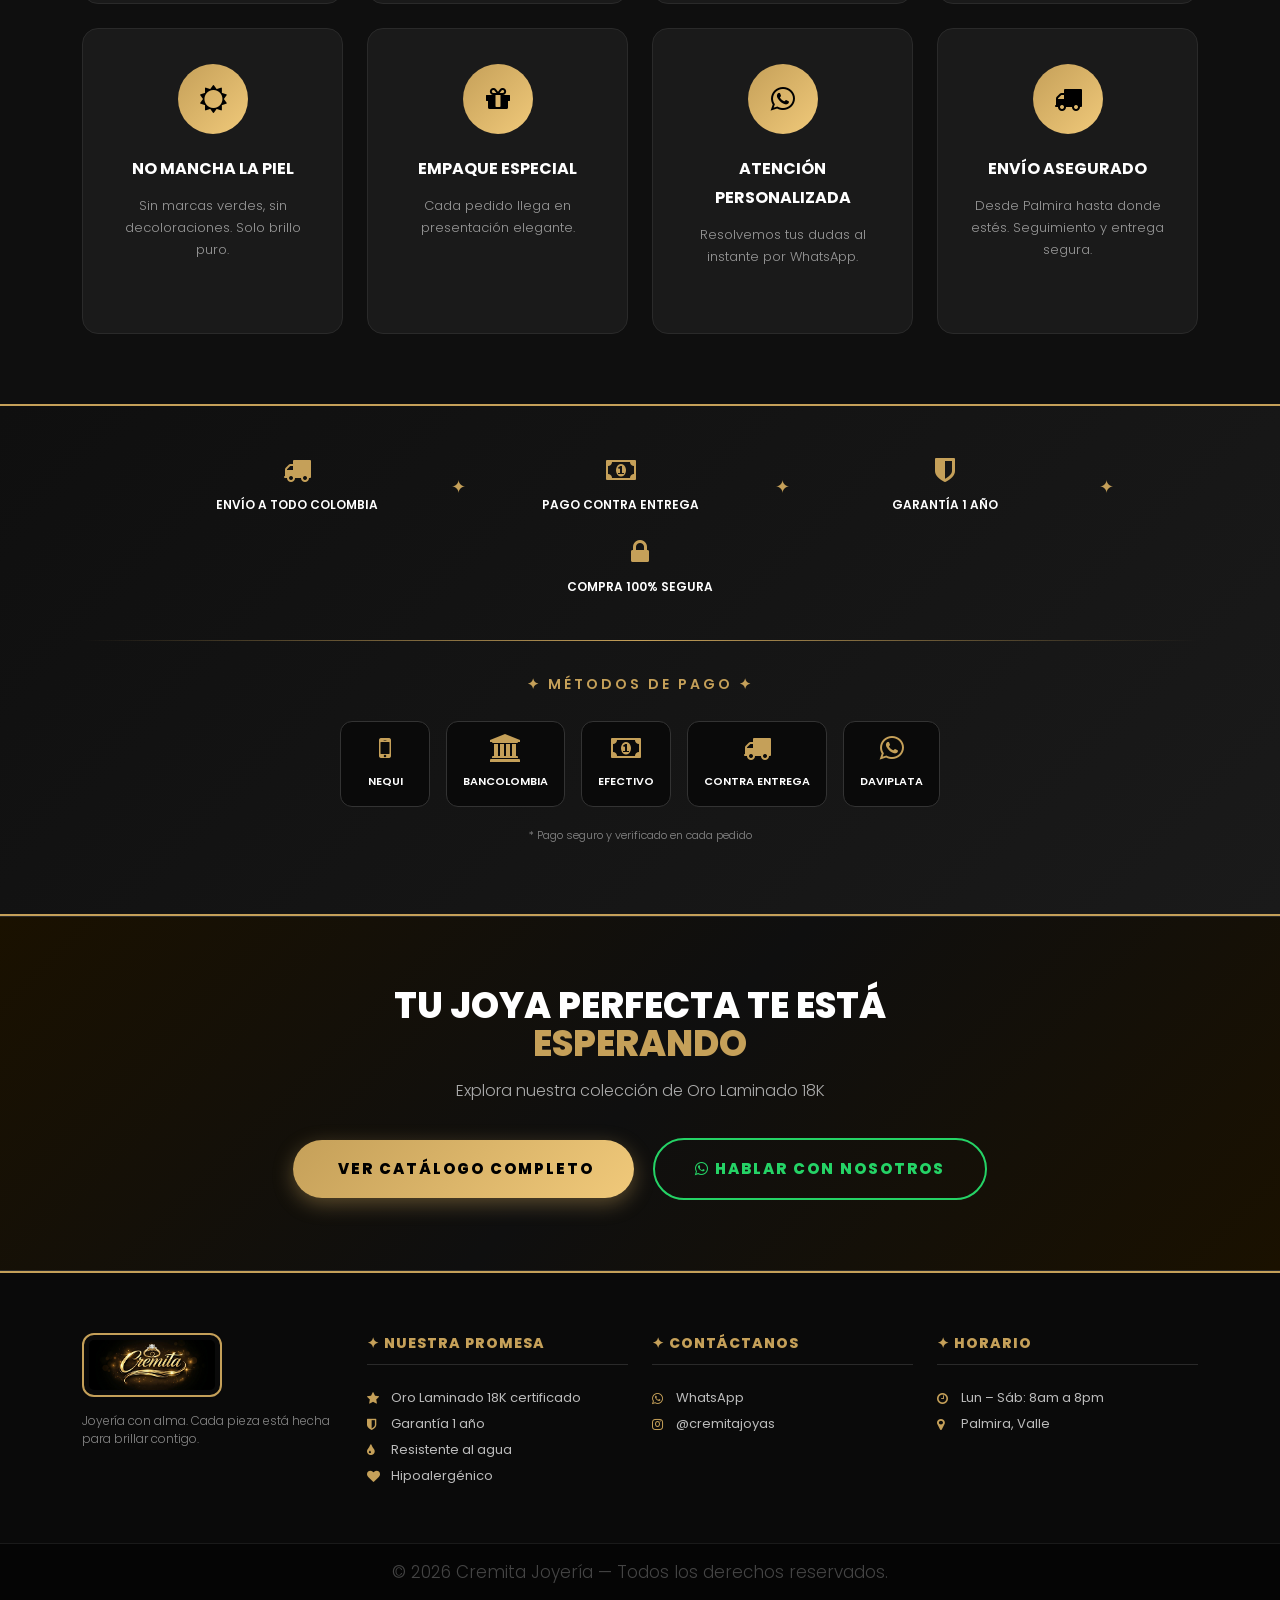
==== commit d0c5d03f: "Update index.html" ====
--- a/index.html
+++ b/index.html
@@ -1,54 +1,82 @@
 <!DOCTYPE html>
-<html lang="en">
+<html lang="es">
 <head>
    <meta charset="utf-8">
    <meta http-equiv="X-UA-Compatible" content="IE=edge">
    <meta name="viewport" content="width=device-width, initial-scale=1, shrink-to-fit=no">
-   <title>Cremita Joyería</title>
-   <link rel="icon" href="images/fevicon.png" type="image/png" />
+   <title>Cremita Joyería | Oro Laminado 18K</title>
+   <meta name="description" content="Joyería en Oro Laminado 18K. Envíos a todo Colombia, pago contra entrega, garantía de 1 año.">
+   
+   <link rel="icon" href="images/fevicon.png" type="image/png">
    <link rel="icon" href="images/favicon.png" type="image/png">
-
    <link href="https://cdn.jsdelivr.net/npm/bootstrap@5.3.0/dist/css/bootstrap.min.css" rel="stylesheet">
    <link href="css/font-awesome.min.css" rel="stylesheet">
-   <link href="css/animate.css" rel="stylesheet">
    <link href="style.css" rel="stylesheet">
    <link href="css/responsive.css" rel="stylesheet">
-   <link href="css/colors.css" rel="stylesheet">
-   <link href="css/ekko-lightbox.css" rel="stylesheet">
 
    <style>
-
-      /* ── BANNER DE CONFIANZA ── */
-      .banner_confianza {
-         background: linear-gradient(135deg, #1a1400, #2a1f00, #1a1400);
-         border-top: 2px solid #C5A059;
-         border-bottom: 2px solid #C5A059;
-         padding: 18px 0;
-      }
-      .banner_confianza .item_confianza {
+      :root {
+         --oro: #C5A059;
+         --oro-claro: #f0c97a;
+         --oscuro: #0a0a0a;
+         --gris-oscuro: #1a1a1a;
+      }
+
+      .header, .header_top_section, .header_bottom_section, .navbar {
+         background: #0a0a0a !important;
+      }
+      .nav-link { color: #fff !important; }
+      .nav-link:hover { color: var(--oro) !important; }
+
+      .logo img {
+         border: 2px solid #C5A059;
+         border-radius: 12px;
+         padding: 5px;
+         box-shadow: 0 0 15px rgba(197,160,89,0.2);
+         transition: all 0.3s ease;
+         background-color: #0a0a0a;
+      }
+      .logo img:hover {
+         box-shadow: 0 0 20px rgba(197,160,89,0.5);
+         transform: scale(1.02);
+      }
+
+      .slider_section {
+         background: linear-gradient(135deg, #0a0a0a 0%, #1a1a1a 50%, #0a0a0a 100%);
+         min-height: 500px;
          display: flex;
          align-items: center;
-         justify-content: center;
-         gap: 10px;
-         color: #fff;
-         font-size: 13px;
-         font-weight: 600;
-         text-transform: uppercase;
-         letter-spacing: 0.5px;
-         padding: 8px 0;
-      }
-      .banner_confianza .item_confianza i { color: #C5A059; font-size: 20px; }
-      .banner_confianza .separador { color: #C5A059; font-size: 20px; display: flex; align-items: center; }
-      @media (max-width: 768px) { .banner_confianza .separador { display: none; } }
-
-      /* ── SECCIÓN POR QUÉ ELEGIRNOS ── */
+      }
+      .slider_inner { padding: 80px 0; }
+      .slider_coint_inner { text-align: left; }
+      .slider_coint_inner h1 {
+         font-size: 60px;
+         color: var(--oro);
+         text-transform: uppercase;
+         font-weight: bold;
+         margin-bottom: 0;
+      }
+      .slider_coint_inner p {
+         font-size: 24px;
+         color: #FFF;
+         font-style: italic;
+         font-weight: 300;
+         margin-top: 10px;
+      }
+      @media (max-width: 768px) {
+         .slider_section { min-height: 300px; }
+         .slider_inner { padding: 40px 0; }
+         .slider_coint_inner h1 { font-size: 32px; }
+         .slider_coint_inner p { font-size: 16px; }
+      }
+
       .seccion_porque {
          background-color: #0f0f0f;
          padding: 70px 0;
       }
       .porque_titulo {
          text-align: center;
-         color: #C5A059;
+         color: var(--oro);
          font-size: 32px;
          font-weight: 800;
          text-transform: uppercase;
@@ -62,7 +90,7 @@
          margin-bottom: 50px;
       }
       .porque_card {
-         background: #1a1a1a;
+         background: var(--gris-oscuro);
          border: 1px solid #2a2a2a;
          border-radius: 16px;
          padding: 35px 25px;
@@ -71,14 +99,13 @@
          height: 100%;
       }
       .porque_card:hover {
-         border-color: #C5A059;
+         border-color: var(--oro);
          transform: translateY(-8px);
-         box-shadow: 0 12px 30px rgba(197,160,89,0.15);
       }
       .porque_icono {
          width: 70px;
          height: 70px;
-         background: linear-gradient(135deg, #C5A059, #f0c97a);
+         background: linear-gradient(135deg, var(--oro), var(--oro-claro));
          border-radius: 50%;
          display: flex;
          align-items: center;
@@ -86,17 +113,81 @@
          margin: 0 auto 20px;
       }
       .porque_icono i { color: #000; font-size: 28px; }
-      .porque_card h4 {
+      .porque_card h4 { color: #fff; font-size: 16px; font-weight: 700; margin-bottom: 12px; text-transform: uppercase; }
+      .porque_card p { color: #999; font-size: 13px; line-height: 1.7; }
+
+      .banner_confianza_pagos {
+         background: linear-gradient(135deg, #0f0f0f, #1a1a1a);
+         border-top: 2px solid var(--oro);
+         border-bottom: 2px solid var(--oro);
+         padding: 40px 0;
+      }
+      .seccion-titulo {
+         text-align: center;
+         color: var(--oro);
+         font-size: 14px;
+         font-weight: 600;
+         text-transform: uppercase;
+         letter-spacing: 3px;
+         margin-bottom: 20px;
+      }
+      .item_confianza {
+         display: flex;
+         flex-direction: column;
+         align-items: center;
+         justify-content: center;
+         text-align: center;
+         gap: 8px;
          color: #fff;
-         font-size: 16px;
-         font-weight: 700;
-         margin-bottom: 12px;
-         text-transform: uppercase;
-         letter-spacing: 1px;
-      }
-      .porque_card p { color: #999; font-size: 13px; line-height: 1.7; margin: 0; }
-
-      /* ── SECCIÓN CTA ── */
+         font-size: 12px;
+         font-weight: 600;
+         text-transform: uppercase;
+         padding: 10px;
+      }
+      .item_confianza i {
+         color: var(--oro);
+         font-size: 28px;
+      }
+      .separador {
+         color: var(--oro);
+         font-size: 18px;
+         display: flex;
+         align-items: center;
+         justify-content: center;
+      }
+      .pago-logo {
+         display: inline-flex;
+         flex-direction: column;
+         align-items: center;
+         gap: 6px;
+         background: #0a0a0a;
+         border: 1px solid #333;
+         border-radius: 12px;
+         padding: 12px 16px;
+         margin: 4px;
+         transition: all 0.3s ease;
+         min-width: 90px;
+      }
+      .pago-logo:hover {
+         border-color: var(--oro);
+         transform: translateY(-3px);
+      }
+      .pago-logo i {
+         color: var(--oro);
+         font-size: 28px;
+      }
+      .pago-logo span {
+         color: #fff;
+         font-size: 11px;
+         font-weight: 600;
+         text-transform: uppercase;
+      }
+      @media (max-width: 768px) {
+         .separador { display: none; }
+         .pago-logo { padding: 8px 12px; min-width: 70px; }
+         .pago-logo i { font-size: 22px; }
+      }
+
       .seccion_cta {
          background: linear-gradient(135deg, #1a1100, #0f0f0f, #1a1100);
          border-top: 1px solid #2a2a2a;
@@ -104,47 +195,30 @@
          padding: 70px 0;
          text-align: center;
       }
-      .cta_titulo {
-         color: #fff;
-         font-size: 36px;
-         font-weight: 800;
-         text-transform: uppercase;
-         margin-bottom: 15px;
-         line-height: 1.2;
-      }
-      .cta_titulo span { color: #C5A059; }
+      .cta_titulo { color: #fff; font-size: 36px; font-weight: 800; text-transform: uppercase; margin-bottom: 15px; }
+      .cta_titulo span { color: var(--oro); }
       .cta_subtitulo { color: #aaa; font-size: 16px; margin-bottom: 35px; }
-      .btn_cta_catalogo {
+      .btn_cta {
          display: inline-block;
-         background: linear-gradient(135deg, #C5A059, #f0c97a);
-         color: #000 !important;
          font-weight: 800;
          font-size: 15px;
          text-transform: uppercase;
          letter-spacing: 2px;
          padding: 16px 40px;
          border-radius: 50px;
-         text-decoration: none !important;
+         text-decoration: none;
          transition: all 0.3s ease;
+      }
+      .btn_cta_catalogo {
+         background: linear-gradient(135deg, var(--oro), var(--oro-claro));
+         color: #000 !important;
          box-shadow: 0 6px 20px rgba(197,160,89,0.4);
       }
-      .btn_cta_catalogo:hover {
-         transform: translateY(-3px);
-         box-shadow: 0 10px 30px rgba(197,160,89,0.6);
-      }
+      .btn_cta_catalogo:hover { transform: translateY(-3px); }
       .btn_cta_ws {
-         display: inline-block;
          background: transparent;
          color: #25D366 !important;
-         font-weight: 700;
-         font-size: 14px;
-         text-transform: uppercase;
-         letter-spacing: 1px;
-         padding: 16px 30px;
-         border-radius: 50px;
-         text-decoration: none !important;
          border: 2px solid #25D366;
-         transition: all 0.3s ease;
          margin-left: 15px;
       }
       .btn_cta_ws:hover { background: #25D366; color: #fff !important; transform: translateY(-3px); }
@@ -153,14 +227,13 @@
          .cta_titulo { font-size: 26px; }
       }
 
-      /* ── FOOTER PREMIUM ── */
       .footer_cremita {
-         background: #0a0a0a;
-         border-top: 2px solid #C5A059;
+         background: var(--oscuro);
+         border-top: 2px solid var(--oro);
          padding: 60px 0 30px;
       }
       .footer_col_title {
-         color: #C5A059;
+         color: var(--oro);
          font-weight: 800;
          font-size: 14px;
          text-transform: uppercase;
@@ -170,67 +243,65 @@
          border-bottom: 1px solid #2a2a2a;
       }
       .footer_lista { list-style: none; padding: 0; margin: 0; }
-      .footer_lista li {
-         color: #bbb;
-         font-size: 13px;
-         line-height: 2;
-         display: flex;
-         align-items: center;
-         gap: 8px;
-      }
-      .footer_lista li i { color: #C5A059; width: 16px; }
-      .pago_badge {
-         display: inline-flex;
-         align-items: center;
-         gap: 6px;
-         background: #1a1a1a;
-         border: 1px solid #333;
-         border-radius: 8px;
-         padding: 8px 14px;
-         margin: 4px;
-         color: #fff;
-         font-size: 12px;
-         font-weight: 600;
-         transition: border-color 0.3s;
-      }
-      .pago_badge:hover { border-color: #C5A059; }
-      .pago_badge i { color: #C5A059; font-size: 16px; }
+      .footer_lista li { color: #bbb; font-size: 13px; line-height: 2; display: flex; align-items: center; gap: 8px; }
+      .footer_lista li i { color: var(--oro); width: 16px; }
       .cpy_cremita {
          background: #050505;
-         border-top: 1px solid #1a1a1a;
+         border-top: 1px solid var(--gris-oscuro);
          padding: 15px 0;
          text-align: center;
          color: #555;
          font-size: 12px;
       }
 
-      /* ── REDES FLOTANTES ── */
       .redes-cremita-container { display: flex; flex-direction: column; gap: 15px; align-items: center; padding: 10px; }
-      .btn-redes { width: 55px; height: 55px; border-radius: 50%; display: flex; justify-content: center; align-items: center; text-decoration: none !important; position: relative; transition: all 0.4s cubic-bezier(0.175, 0.885, 0.32, 1.275); background: #1a1a1a; border: 1px solid #C5A059; box-shadow: 0 4px 10px rgba(0,0,0,0.3); }
-      .btn-redes i, .btn-redes svg { font-size: 26px; width: 24px; fill: #C5A059; color: #C5A059; transition: all 0.3s ease; }
+      .btn-redes {
+         width: 55px;
+         height: 55px;
+         border-radius: 50%;
+         display: flex;
+         justify-content: center;
+         align-items: center;
+         text-decoration: none;
+         transition: all 0.4s ease;
+         background: var(--gris-oscuro);
+         border: 1px solid var(--oro);
+      }
+      .btn-redes i, .btn-redes svg { font-size: 26px; width: 24px; fill: var(--oro); color: var(--oro); }
       .btn-redes.wa:hover { background: #25D366; border-color: #25D366; transform: rotate(360deg) scale(1.1); }
-      .btn-redes.tt:hover { background: #000; border-color: #fff; transform: scale(1.1) translateY(-5px); }
-      .btn-redes.ig:hover { background: radial-gradient(circle at 30% 107%, #fdf497 0%, #fdf497 5%, #fd5949 45%, #d6249f 60%, #285AEB 90%); border-color: transparent; transform: scale(1.1) rotate(-10deg); }
+      .btn-redes.tt:hover { background: #000; border-color: #fff; transform: scale(1.1); }
+      .btn-redes.ig:hover { background: radial-gradient(circle at 30% 107%, #fdf497 0%, #fd5949 45%, #d6249f 60%, #285AEB 90%); transform: scale(1.1); }
       .btn-redes:hover i, .btn-redes:hover svg { color: white; fill: white; }
-      .tooltip-redes { position: absolute; right: 70px; background: #C5A059; color: black; padding: 5px 12px; border-radius: 5px; font-size: 12px; font-weight: bold; opacity: 0; visibility: hidden; transition: all 0.3s ease; white-space: nowrap; }
+      .tooltip-redes {
+         position: absolute;
+         right: 70px;
+         background: var(--oro);
+         color: black;
+         padding: 5px 12px;
+         border-radius: 5px;
+         font-size: 12px;
+         font-weight: bold;
+         opacity: 0;
+         visibility: hidden;
+         transition: all 0.3s ease;
+         white-space: nowrap;
+      }
       .btn-redes:hover .tooltip-redes { opacity: 1; visibility: visible; right: 65px; }
-
    </style>
 </head>
-<body id="home_page" class="home_page">
+<body>
 
    <div id="preloader">
-      <img class="preloader" src="images/logo.png" alt="#">
+      <img class="preloader" src="images/logo.png" alt="Cremita Joyería">
    </div>
 
-   <!-- HEADER -->
    <header class="header">
       <div class="header_top_section">
          <div class="container">
             <div class="row">
                <div class="col-lg-3">
                   <div class="logo">
-                     <a href="index.html"><img src="images/logo.png" alt="#" /></a>
+                     <a href="index.html"><img src="images/logo.png" alt="Cremita Joyería"></a>
                   </div>
                </div>
             </div>
@@ -242,8 +313,7 @@
                <div class="col-md-12">
                   <nav class="navbar navbar-expand-md navbar-dark">
                      <button class="navbar-toggler me-auto" type="button" data-bs-toggle="collapse" data-bs-target="#cloapediamenu"
-                        aria-controls="cloapediamenu" aria-expanded="false" aria-label="Toggle navigation"
-                        style="border-color: #C5A059; padding: 8px 12px;">
+                        style="border-color: #C5A059; padding: 8px 12px; background: transparent;">
                         <svg xmlns="http://www.w3.org/2000/svg" width="22" height="22" fill="#C5A059" viewBox="0 0 16 16">
                            <path fill-rule="evenodd" d="M2.5 12a.5.5 0 0 1 .5-.5h10a.5.5 0 0 1 0 1H3a.5.5 0 0 1-.5-.5zm0-4a.5.5 0 0 1 .5-.5h10a.5.5 0 0 1 0 1H3a.5.5 0 0 1-.5-.5zm0-4a.5.5 0 0 1 .5-.5h10a.5.5 0 0 1 0 1H3a.5.5 0 0 1-.5-.5z"/>
                         </svg>
@@ -251,7 +321,7 @@
                      <div class="collapse navbar-collapse justify-content-center" id="cloapediamenu">
                         <ul class="navbar-nav">
                            <li class="nav-item active"><a class="nav-link" href="index.html">INICIO</a></li>
-                           <li class="nav-item"><a class="nav-link color-grey-hover" href="shop.html">CATÁLOGO</a></li>
+                           <li class="nav-item"><a class="nav-link" href="shop.html">CATÁLOGO</a></li>
                         </ul>
                      </div>
                   </nav>
@@ -261,7 +331,6 @@
       </div>
    </header>
 
-   <!-- SLIDER (sin cambios) -->
    <section class="slider_section">
       <div class="container-fluid">
          <div id="main_slider" class="carousel slide" data-bs-ride="carousel">
@@ -270,8 +339,8 @@
                   <div class="container">
                      <div class="row">
                         <div class="slider_coint_inner">
-                           <h1 style="font-size: 60px; color: #C5A059; text-transform: uppercase; font-weight: bold; margin-bottom: 0;">Cremita Joyería</h1>
-                           <p style="font-size: 24px; color: #FFF; font-style: italic; font-weight: 300; margin-top: 10px;">"Solo como Cremita Joyería lo sabe hacer"</p>
+                           <h1>Cremita Joyería</h1>
+                           <p>"Solo como Cremita Joyería lo sabe hacer"</p>
                         </div>
                      </div>
                   </div>
@@ -281,227 +350,187 @@
       </div>
    </section>
 
-   <!-- BANNER DE CONFIANZA (nuevo) -->
-   <div class="banner_confianza">
-      <div class="container">
-         <div class="row align-items-center justify-content-center text-center">
-            <div class="col-6 col-md-auto">
-               <div class="item_confianza">
-                  <i class="fa fa-truck"></i>
-                  <span>Envío a todo Colombia</span>
-               </div>
-            </div>
-            <div class="col-auto d-none d-md-flex separador">✦</div>
-            <div class="col-6 col-md-auto">
-               <div class="item_confianza">
-                  <i class="fa fa-money"></i>
-                  <span>Pago contra entrega</span>
-               </div>
-            </div>
-            <div class="col-auto d-none d-md-flex separador">✦</div>
-            <div class="col-6 col-md-auto">
-               <div class="item_confianza">
-                  <i class="fa fa-shield"></i>
-                  <span>Garantía 1 año</span>
-               </div>
-            </div>
-            <div class="col-auto d-none d-md-flex separador">✦</div>
-            <div class="col-6 col-md-auto">
-               <div class="item_confianza">
-                  <i class="fa fa-lock"></i>
-                  <span>Compra 100% segura</span>
-               </div>
-            </div>
-         </div>
-      </div>
-   </div>
-
-   <!-- SECCIÓN EXISTENTE (sin cambios) -->
-   <section style="background-color: #000; padding: 50px 0; border-top: 1px solid #C5A059; border-bottom: 1px solid #C5A059; width: 100%;">
-      <div style="max-width: 1200px; margin: 0 auto; padding: 0 20px;">
-         <div style="display: flex; justify-content: center; align-items: flex-start; flex-wrap: wrap; gap: 40px;">
-            <div style="flex: 1; min-width: 250px; text-align: center; padding: 10px;">
-               <h4 style="color: #C5A059; font-size: 18px; margin-bottom: 15px; text-transform: uppercase; font-weight: bold;">Envíos Nacionales</h4>
-               <p style="color: #ffffff; font-size: 14px; line-height: 1.5;">Llegamos a todo el país con seguridad.</p>
-            </div>
-            <div style="flex: 1; min-width: 250px; text-align: center; padding: 10px;">
-               <h4 style="color: #C5A059; font-size: 18px; margin-bottom: 15px; text-transform: uppercase; font-weight: bold;">Pago Contra Entrega</h4>
-               <p style="color: #ffffff; font-size: 14px; line-height: 1.5;">Recibe tu joya y paga en la puerta de tu casa.</p>
-            </div>
-            <div style="flex: 1; min-width: 250px; text-align: center; padding: 10px;">
-               <h4 style="color: #C5A059; font-size: 18px; margin-bottom: 15px; text-transform: uppercase; font-weight: bold;">Pagos Seguros</h4>
-               <p style="color: #ffffff; font-size: 14px; line-height: 1.5;">Manejamos Nequi, Bancolombia y más.</p>
-            </div>
-         </div>
-      </div>
-   </section>
-
-   <!-- SECCIÓN POR QUÉ ELEGIRNOS (nueva) -->
    <section class="seccion_porque">
       <div class="container">
          <h2 class="porque_titulo">¿Por qué elegir Cremita?</h2>
          <p class="porque_subtitulo">Porque cada joya cuenta una historia — y la tuya merece brillar</p>
          <div class="row g-4">
-
-            <div class="col-md-3 col-sm-6">
+            <div class="col-6 col-md-3">
                <div class="porque_card">
                   <div class="porque_icono"><i class="fa fa-certificate"></i></div>
                   <h4>Oro Laminado 18K</h4>
-                  <p>Brillo y calidad de oro sólido a un precio que sí puedes pagar. Sin sacrificar la elegancia.</p>
-               </div>
-            </div>
-
-            <div class="col-md-3 col-sm-6">
+                  <p>Brillo y calidad de oro sólido a un precio accesible.</p>
+               </div>
+            </div>
+            <div class="col-6 col-md-3">
                <div class="porque_card">
                   <div class="porque_icono"><i class="fa fa-heart"></i></div>
                   <h4>Hipoalergénico</h4>
-                  <p>Apto para todo tipo de piel, incluyendo las más sensibles. Úsalo sin miedo, día y noche.</p>
-               </div>
-            </div>
-
-            <div class="col-md-3 col-sm-6">
+                  <p>Apto para todo tipo de piel, incluyendo las más sensibles.</p>
+               </div>
+            </div>
+            <div class="col-6 col-md-3">
                <div class="porque_card">
                   <div class="porque_icono"><i class="fa fa-tint"></i></div>
                   <h4>Resistente al agua</h4>
-                  <p>Ducha, playa, gimnasio — tus joyas te acompañan sin oxidarse ni perder su brillo dorado.</p>
-               </div>
-            </div>
-
-            <div class="col-md-3 col-sm-6">
+                  <p>Ducha, playa, gimnasio — tus joyas te acompañan sin oxidarse.</p>
+               </div>
+            </div>
+            <div class="col-6 col-md-3">
                <div class="porque_card">
                   <div class="porque_icono"><i class="fa fa-shield"></i></div>
                   <h4>Garantía 1 año</h4>
-                  <p>Si tu joya pierde el color en el primer año, la reponemos. Tu confianza vale más que cualquier pieza.</p>
-               </div>
-            </div>
-
-            <div class="col-md-3 col-sm-6">
+                  <p>Si tu joya pierde el color en el primer año, la reponemos.</p>
+               </div>
+            </div>
+            <div class="col-6 col-md-3">
                <div class="porque_card">
                   <div class="porque_icono"><i class="fa fa-sun-o"></i></div>
                   <h4>No mancha la piel</h4>
-                  <p>Sin marcas verdes, sin decoloraciones. Solo brillo puro donde la joya toca tu piel.</p>
-               </div>
-            </div>
-
-            <div class="col-md-3 col-sm-6">
+                  <p>Sin marcas verdes, sin decoloraciones. Solo brillo puro.</p>
+               </div>
+            </div>
+            <div class="col-6 col-md-3">
                <div class="porque_card">
                   <div class="porque_icono"><i class="fa fa-gift"></i></div>
                   <h4>Empaque especial</h4>
-                  <p>Cada pedido llega en presentación elegante, perfecta para regalar o para guardar tu joya con cariño.</p>
-               </div>
-            </div>
-
-            <div class="col-md-3 col-sm-6">
-               <div class="porque_card">
-                  <div class="porque_icono"><i class="fa fa-truck"></i></div>
-                  <h4>Envío a todo Colombia</h4>
-                  <p>Desde Palmira hasta donde estés. Tu joya llega segura, rápida y con seguimiento.</p>
-               </div>
-            </div>
-
-            <div class="col-md-3 col-sm-6">
+                  <p>Cada pedido llega en presentación elegante.</p>
+               </div>
+            </div>
+            <div class="col-6 col-md-3">
                <div class="porque_card">
                   <div class="porque_icono"><i class="fa fa-whatsapp"></i></div>
                   <h4>Atención Personalizada</h4>
-                  <p>Resolvemos tus dudas al instante por WhatsApp. Asesoría real, sin robots, con personas.</p>
-               </div>
-            </div>
-
+                  <p>Resolvemos tus dudas al instante por WhatsApp.</p>
+               </div>
+            </div>
+            <div class="col-6 col-md-3">
+               <div class="porque_card">
+                  <div class="porque_icono"><i class="fa fa-truck"></i></div>
+                  <h4>Envío asegurado</h4>
+                  <p>Desde Palmira hasta donde estés. Seguimiento y entrega segura.</p>
+               </div>
+            </div>
          </div>
       </div>
    </section>
 
-   <!-- SECCIÓN CTA (nueva) -->
+   <div class="banner_confianza_pagos">
+      <div class="container">
+         <div class="row align-items-center justify-content-center text-center">
+            <div class="col-6 col-md-3">
+               <div class="item_confianza">
+                  <i class="fa fa-truck"></i>
+                  <span>Envío a todo Colombia</span>
+               </div>
+            </div>
+            <div class="col-auto d-none d-md-flex separador">✦</div>
+            <div class="col-6 col-md-3">
+               <div class="item_confianza">
+                  <i class="fa fa-money"></i>
+                  <span>Pago contra entrega</span>
+               </div>
+            </div>
+            <div class="col-auto d-none d-md-flex separador">✦</div>
+            <div class="col-6 col-md-3">
+               <div class="item_confianza">
+                  <i class="fa fa-shield"></i>
+                  <span>Garantía 1 año</span>
+               </div>
+            </div>
+            <div class="col-auto d-none d-md-flex separador">✦</div>
+            <div class="col-6 col-md-3">
+               <div class="item_confianza">
+                  <i class="fa fa-lock"></i>
+                  <span>Compra 100% segura</span>
+               </div>
+            </div>
+         </div>
+
+         <div style="height: 1px; background: linear-gradient(90deg, transparent, var(--oro), transparent); margin: 30px 0;"></div>
+
+         <div class="seccion-titulo">✦ Métodos de Pago ✦</div>
+         <div class="row justify-content-center">
+            <div class="col-auto">
+               <div class="d-flex flex-wrap justify-content-center gap-2">
+                  <div class="pago-logo"><i class="fa fa-mobile"></i><span>Nequi</span></div>
+                  <div class="pago-logo"><i class="fa fa-university"></i><span>Bancolombia</span></div>
+                  <div class="pago-logo"><i class="fa fa-money"></i><span>Efectivo</span></div>
+                  <div class="pago-logo"><i class="fa fa-truck"></i><span>Contra entrega</span></div>
+                  <div class="pago-logo"><i class="fa fa-whatsapp"></i><span>Daviplata</span></div>
+               </div>
+            </div>
+         </div>
+         <p class="text-center text-muted mt-3" style="font-size: 11px; color: #888 !important;">* Pago seguro y verificado en cada pedido</p>
+      </div>
+   </div>
+
    <section class="seccion_cta">
       <div class="container">
          <h2 class="cta_titulo">Tu joya perfecta te está<br><span>esperando</span></h2>
-         <p class="cta_subtitulo">Explora nuestra colección de Oro Laminado 18K y enamórate de cada pieza</p>
+         <p class="cta_subtitulo">Explora nuestra colección de Oro Laminado 18K</p>
          <div>
-            <a href="shop.html" class="btn_cta_catalogo">
-               <i class="fa fa-gem"></i> Ver Catálogo Completo
-            </a>
-            <a href="https://wa.me/message/LUT5DZTFINCMO1" target="_blank" class="btn_cta_ws">
-               <i class="fa fa-whatsapp"></i> Hablar con nosotros
-            </a>
+            <a href="shop.html" class="btn_cta btn_cta_catalogo"><i class="fa fa-gem"></i> Ver Catálogo Completo</a>
+            <a href="https://wa.me/573162132781?text=Hola%2C%20quiero%20ver%20las%20joyas%20de%20Cremita" target="_blank" rel="noopener noreferrer" class="btn_cta btn_cta_ws"><i class="fa fa-whatsapp"></i> Hablar con nosotros</a>
          </div>
       </div>
    </section>
 
-   <!-- FOOTER PREMIUM (nuevo) -->
    <footer class="footer_cremita">
       <div class="container">
          <div class="row">
-
             <div class="col-md-3 col-sm-6 mb-4">
-               <a href="index.html"><img src="images/logo.png" alt="Cremita Joyería" style="max-width:140px; margin-bottom:15px;"></a>
-               <p style="color:#888; font-size:12px; line-height:1.7;">Joyería con alma. Cada pieza está hecha para brillar contigo, todos los días.</p>
-            </div>
-
+               <a href="index.html">
+                  <img src="images/logo.png" alt="Cremita Joyería" style="max-width:140px; margin-bottom:15px; border: 2px solid #C5A059; border-radius: 12px; padding: 5px;">
+               </a>
+               <p style="color:#888; font-size:12px;">Joyería con alma. Cada pieza está hecha para brillar contigo.</p>
+            </div>
             <div class="col-md-3 col-sm-6 mb-4">
                <p class="footer_col_title">✦ Nuestra Promesa</p>
                <ul class="footer_lista">
                   <li><i class="fa fa-star"></i> Oro Laminado 18K certificado</li>
-                  <li><i class="fa fa-shield"></i> Garantía 1 año por pérdida de color</li>
-                  <li><i class="fa fa-tint"></i> 100% resistente al agua</li>
-                  <li><i class="fa fa-heart"></i> Hipoalergénico — apto piel sensible</li>
-                  <li><i class="fa fa-sun-o"></i> No se oxida ni mancha la piel</li>
-                  <li><i class="fa fa-gift"></i> Empaque especial incluido</li>
+                  <li><i class="fa fa-shield"></i> Garantía 1 año</li>
+                  <li><i class="fa fa-tint"></i> Resistente al agua</li>
+                  <li><i class="fa fa-heart"></i> Hipoalergénico</li>
                </ul>
             </div>
-
             <div class="col-md-3 col-sm-6 mb-4">
-               <p class="footer_col_title">✦ Métodos de Pago</p>
-               <div style="display:flex; flex-wrap:wrap; gap:4px;">
-                  <span class="pago_badge"><i class="fa fa-mobile"></i> Nequi</span>
-                  <span class="pago_badge"><i class="fa fa-university"></i> Bancolombia</span>
-                  <span class="pago_badge"><i class="fa fa-money"></i> Efectivo</span>
-                  <span class="pago_badge"><i class="fa fa-truck"></i> Contra entrega</span>
-                  <span class="pago_badge"><i class="fa fa-whatsapp"></i> Daviplata</span>
-               </div>
-               <p style="color:#666; font-size:11px; margin-top:12px;">* Pago seguro y verificado en cada pedido.</p>
-            </div>
-
+               <p class="footer_col_title">✦ Contáctanos</p>
+               <ul class="footer_lista">
+                  <li><i class="fa fa-whatsapp"></i> <a href="https://wa.me/573162132781" target="_blank" rel="noopener noreferrer" style="color:#bbb; text-decoration:none;">WhatsApp</a></li>
+                  <li><i class="fa fa-instagram"></i> <a href="https://www.instagram.com/cremitajoyas" target="_blank" rel="noopener noreferrer" style="color:#bbb; text-decoration:none;">@cremitajoyas</a></li>
+               </ul>
+            </div>
             <div class="col-md-3 col-sm-6 mb-4">
-               <p class="footer_col_title">✦ Encuéntranos</p>
+               <p class="footer_col_title">✦ Horario</p>
                <ul class="footer_lista">
-                  <li><i class="fa fa-map-marker"></i> Palmira, Valle del Cauca</li>
-                  <li><i class="fa fa-whatsapp"></i> Pedidos por WhatsApp</li>
-                  <li><i class="fa fa-instagram"></i> @cremitajoyas</li>
                   <li><i class="fa fa-clock-o"></i> Lun – Sáb: 8am a 8pm</li>
+                  <li><i class="fa fa-map-marker"></i> Palmira, Valle</li>
                </ul>
-               <a href="https://wa.me/message/LUT5DZTFINCMO1" target="_blank" style="display:block; margin-top:15px; background:#C5A059; color:#000; padding:10px; border-radius:8px; text-align:center; font-weight:800; font-size:12px; text-decoration:none;">
-                  <i class="fa fa-whatsapp"></i> PEDIR AHORA
-               </a>
-            </div>
-
+            </div>
          </div>
       </div>
    </footer>
 
    <div class="cpy_cremita">
       <div class="container">
-         <p style="margin:0;">© 2026 Cremita Joyería — Todos los derechos reservados. Hecho con ❤️ en Palmira, Colombia.</p>
+         <p>© <span id="year"></span> Cremita Joyería — Todos los derechos reservados.</p>
       </div>
    </div>
 
-   <!-- REDES FLOTANTES (sin cambios) -->
    <div style="position: fixed; bottom: 30px; right: 30px; z-index: 9999;">
       <div class="redes-cremita-container">
-         <a href="https://wa.me/message/LUT5DZTFINCMO1" target="_blank" class="btn-redes wa"><i class="fa fa-whatsapp"></i><span class="tooltip-redes">WhatsApp</span></a>
-         <a href="https://www.tiktok.com/@cremitajoyas?_r=1&_t=ZS-95OpCUgqKSz" target="_blank" class="btn-redes tt">
-            <svg viewBox="0 0 448 512"><path d="M448 209.91a210.06 210.06 0 0 1-122.77-39.25v178.72A162.55 162.55 0 1 1 185 188.31v89.89a74.62 74.62 0 1 0 52.24 71.18V0h88a121.18 121.18 0 0 0 1.86 22.32c.35 22.69 11.5 43.59 29.6 57.73A122.18 122.18 0 0 0 381 102.39a121.43 121.43 0 0 0 67 20.14z"/></svg>
-            <span class="tooltip-redes">TikTok</span>
-         </a>
-         <a href="https://www.instagram.com/cremitajoyas?igsh=a2hhZGE5em4wMnFu" target="_blank" class="btn-redes ig"><i class="fa fa-instagram"></i><span class="tooltip-redes">Instagram</span></a>
+         <a href="https://wa.me/573162132781?text=Hola%2C%20quiero%20ver%20las%20joyas%20de%20Cremita" target="_blank" rel="noopener noreferrer" class="btn-redes wa"><i class="fa fa-whatsapp"></i><span class="tooltip-redes">WhatsApp</span></a>
+         <a href="https://www.tiktok.com/@cremitajoyas" target="_blank" rel="noopener noreferrer" class="btn-redes tt"><svg viewBox="0 0 448 512"><path d="M448 209.91a210.06 210.06 0 0 1-122.77-39.25v178.72A162.55 162.55 0 1 1 185 188.31v89.89a74.62 74.62 0 1 0 52.24 71.18V0h88a121.18 121.18 0 0 0 1.86 22.32c.35 22.69 11.5 43.59 29.6 57.73A122.18 122.18 0 0 0 381 102.39a121.43 121.43 0 0 0 67 20.14z"/></svg><span class="tooltip-redes">TikTok</span></a>
+         <a href="https://www.instagram.com/cremitajoyas" target="_blank" rel="noopener noreferrer" class="btn-redes ig"><i class="fa fa-instagram"></i><span class="tooltip-redes">Instagram</span></a>
       </div>
    </div>
 
    <script src="js/jquery.min.js"></script>
    <script src="https://cdn.jsdelivr.net/npm/bootstrap@5.3.0/dist/js/bootstrap.bundle.min.js"></script>
+   <script>document.getElementById('year').textContent = new Date().getFullYear();</script>
    <script src="js/parallax.js"></script>
    <script src="js/animate.js"></script>
-   <script src="js/ekko-lightbox.js"></script>
    <script src="js/custom.js"></script>
-
 </body>
 </html>
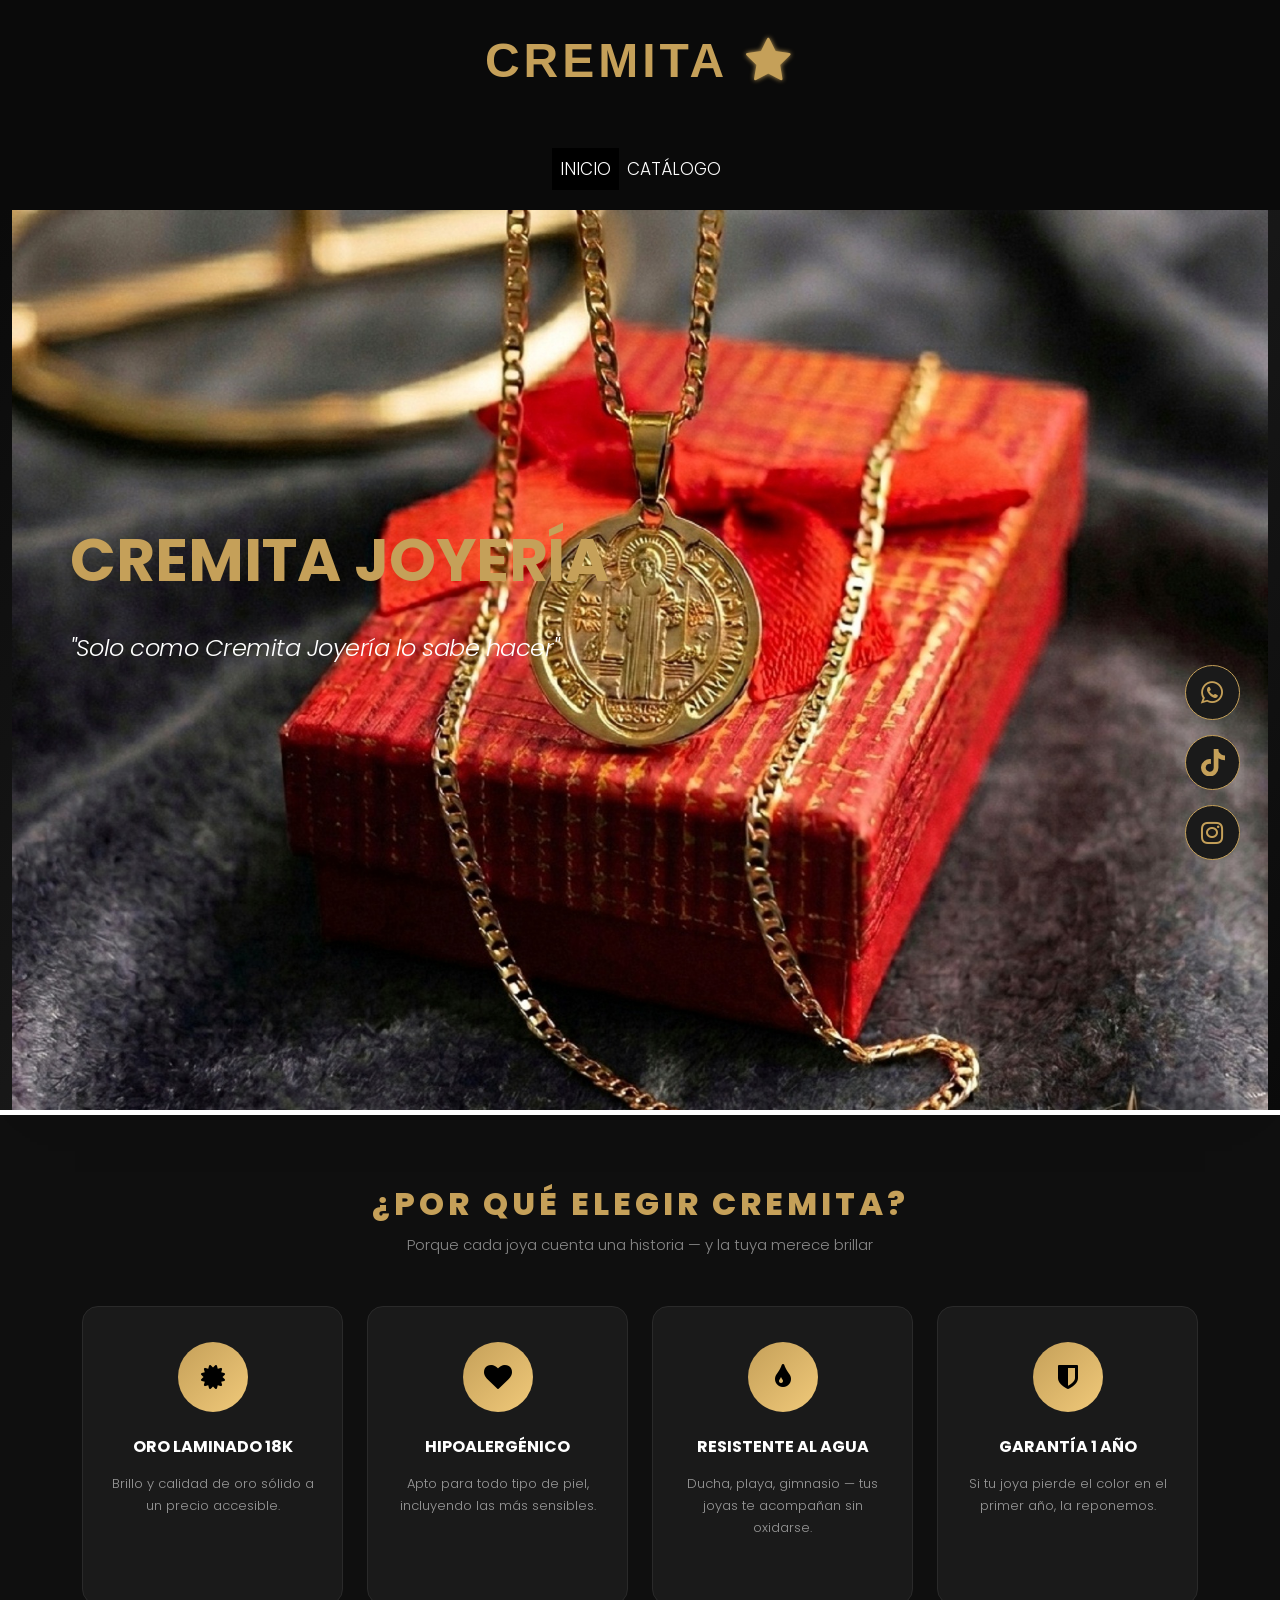
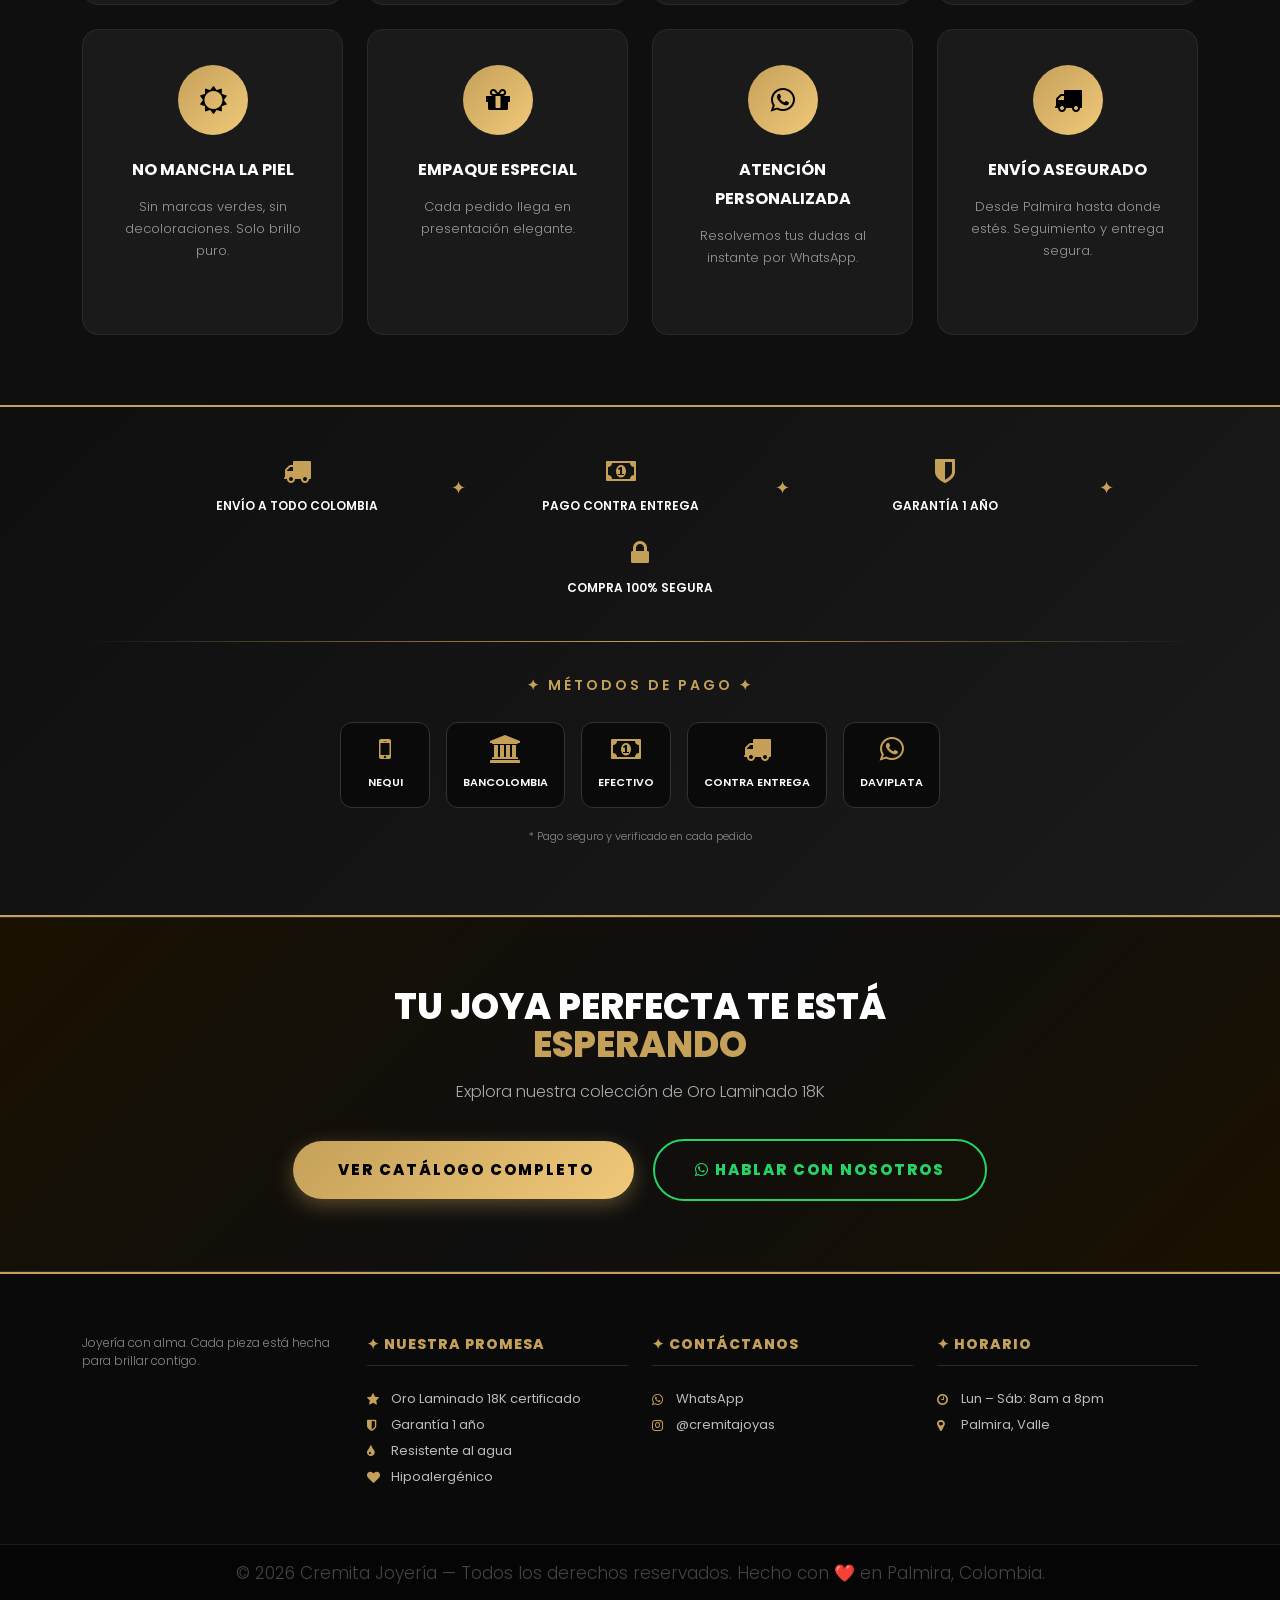
==== commit aabce6c5: "Update index.html" ====
--- a/index.html
+++ b/index.html
@@ -28,17 +28,77 @@
       .nav-link { color: #fff !important; }
       .nav-link:hover { color: var(--oro) !important; }
 
-      .logo img {
-         border: 2px solid #C5A059;
-         border-radius: 12px;
-         padding: 5px;
-         box-shadow: 0 0 15px rgba(197,160,89,0.2);
-         transition: all 0.3s ease;
-         background-color: #0a0a0a;
-      }
-      .logo img:hover {
-         box-shadow: 0 0 20px rgba(197,160,89,0.5);
-         transform: scale(1.02);
+      /* ===== ANIMACIÓN DEL TEXTO "CREMITA" + ESTRELLA + LÍNEA BASE ===== */
+      .logo-animado {
+          text-align: center;
+          padding: 20px 0;
+          min-height: 140px;
+          display: flex;
+          flex-direction: column;
+          align-items: center;
+          justify-content: center;
+      }
+      .texto-animado {
+          font-size: 48px;
+          font-weight: 800;
+          color: #C5A059;
+          text-transform: uppercase;
+          letter-spacing: 4px;
+          font-family: 'Arial', sans-serif;
+          display: inline-flex;
+          align-items: center;
+          gap: 8px;
+          flex-wrap: wrap;
+          justify-content: center;
+      }
+      .cursor {
+          display: inline-block;
+          width: 3px;
+          background-color: #C5A059;
+          animation: parpadear 0.8s infinite;
+      }
+      @keyframes parpadear {
+          0%, 100% { opacity: 1; }
+          50% { opacity: 0; }
+      }
+      .estrella-icono {
+          display: inline-block;
+          font-size: 48px;
+          color: #C5A059;
+          opacity: 0;
+          transform: scale(0);
+          transition: all 0.3s ease;
+          margin-left: 10px;
+      }
+      .estrella-icono.destello {
+          opacity: 1;
+          transform: scale(1.2);
+          animation: brillar 0.5s ease-out forwards;
+      }
+      @keyframes brillar {
+          0% { transform: scale(0); opacity: 0; text-shadow: 0 0 0px #C5A059; }
+          50% { transform: scale(1.4); opacity: 1; text-shadow: 0 0 20px #C5A059, 0 0 40px #f0c97a; }
+          100% { transform: scale(1); opacity: 1; text-shadow: 0 0 5px #C5A059; }
+      }
+      
+      /* LÍNEA BASE QUE APARECE DEBAJO */
+      .linea-base {
+          width: 0;
+          height: 4px;
+          background: linear-gradient(90deg, transparent, #C5A059, #f0c97a, #C5A059, transparent);
+          margin-top: 15px;
+          border-radius: 4px;
+          transition: width 0.6s ease-out;
+      }
+      .linea-base.visible {
+          width: 320px;
+      }
+      
+      @media (max-width: 768px) {
+          .texto-animado { font-size: 28px; letter-spacing: 2px; }
+          .estrella-icono { font-size: 28px; }
+          .logo-animado { min-height: 100px; padding: 15px 0; }
+          .linea-base.visible { width: 220px; }
       }
 
       .slider_section {
@@ -295,13 +355,15 @@
       <img class="preloader" src="images/logo.png" alt="Cremita Joyería">
    </div>
 
+   <!-- HEADER (con animación en lugar del logo) -->
    <header class="header">
       <div class="header_top_section">
          <div class="container">
             <div class="row">
-               <div class="col-lg-3">
-                  <div class="logo">
-                     <a href="index.html"><img src="images/logo.png" alt="Cremita Joyería"></a>
+               <div class="col-lg-12">
+                  <div class="logo-animado">
+                     <div class="texto-animado" id="textoAnimado"></div>
+                     <div class="linea-base" id="lineaBase"></div>
                   </div>
                </div>
             </div>
@@ -480,9 +542,6 @@
       <div class="container">
          <div class="row">
             <div class="col-md-3 col-sm-6 mb-4">
-               <a href="index.html">
-                  <img src="images/logo.png" alt="Cremita Joyería" style="max-width:140px; margin-bottom:15px; border: 2px solid #C5A059; border-radius: 12px; padding: 5px;">
-               </a>
                <p style="color:#888; font-size:12px;">Joyería con alma. Cada pieza está hecha para brillar contigo.</p>
             </div>
             <div class="col-md-3 col-sm-6 mb-4">
@@ -514,7 +573,7 @@
 
    <div class="cpy_cremita">
       <div class="container">
-         <p>© <span id="year"></span> Cremita Joyería — Todos los derechos reservados.</p>
+         <p>© <span id="year"></span> Cremita Joyería — Todos los derechos reservados. Hecho con ❤️ en Palmira, Colombia.</p>
       </div>
    </div>
 
@@ -528,7 +587,39 @@
 
    <script src="js/jquery.min.js"></script>
    <script src="https://cdn.jsdelivr.net/npm/bootstrap@5.3.0/dist/js/bootstrap.bundle.min.js"></script>
-   <script>document.getElementById('year').textContent = new Date().getFullYear();</script>
+   <script>
+      // Año dinámico
+      document.getElementById('year').textContent = new Date().getFullYear();
+      
+      // ===== ANIMACIÓN DE TEXTO "CREMITA" + ESTRELLA + LÍNEA BASE =====
+      const texto = "Cremita";
+      const contenedor = document.getElementById('textoAnimado');
+      const lineaBase = document.getElementById('lineaBase');
+      let i = 0;
+      
+      function escribirTexto() {
+         if (i < texto.length) {
+            contenedor.innerHTML = texto.substring(0, i+1) + '<span class="cursor">|</span>';
+            i++;
+            setTimeout(escribirTexto, 150);
+         } else {
+            contenedor.innerHTML = texto + ' <i class="fa fa-star estrella-icono" id="estrellaAnimada"></i>';
+            const estrella = document.getElementById('estrellaAnimada');
+            setTimeout(() => {
+               estrella.classList.add('destello');
+            }, 100);
+            
+            setTimeout(() => {
+               lineaBase.classList.add('visible');
+            }, 700);
+         }
+      }
+      
+      document.addEventListener('DOMContentLoaded', function() {
+         contenedor.innerHTML = '<span class="cursor">|</span>';
+         setTimeout(escribirTexto, 500);
+      });
+   </script>
    <script src="js/parallax.js"></script>
    <script src="js/animate.js"></script>
    <script src="js/custom.js"></script>
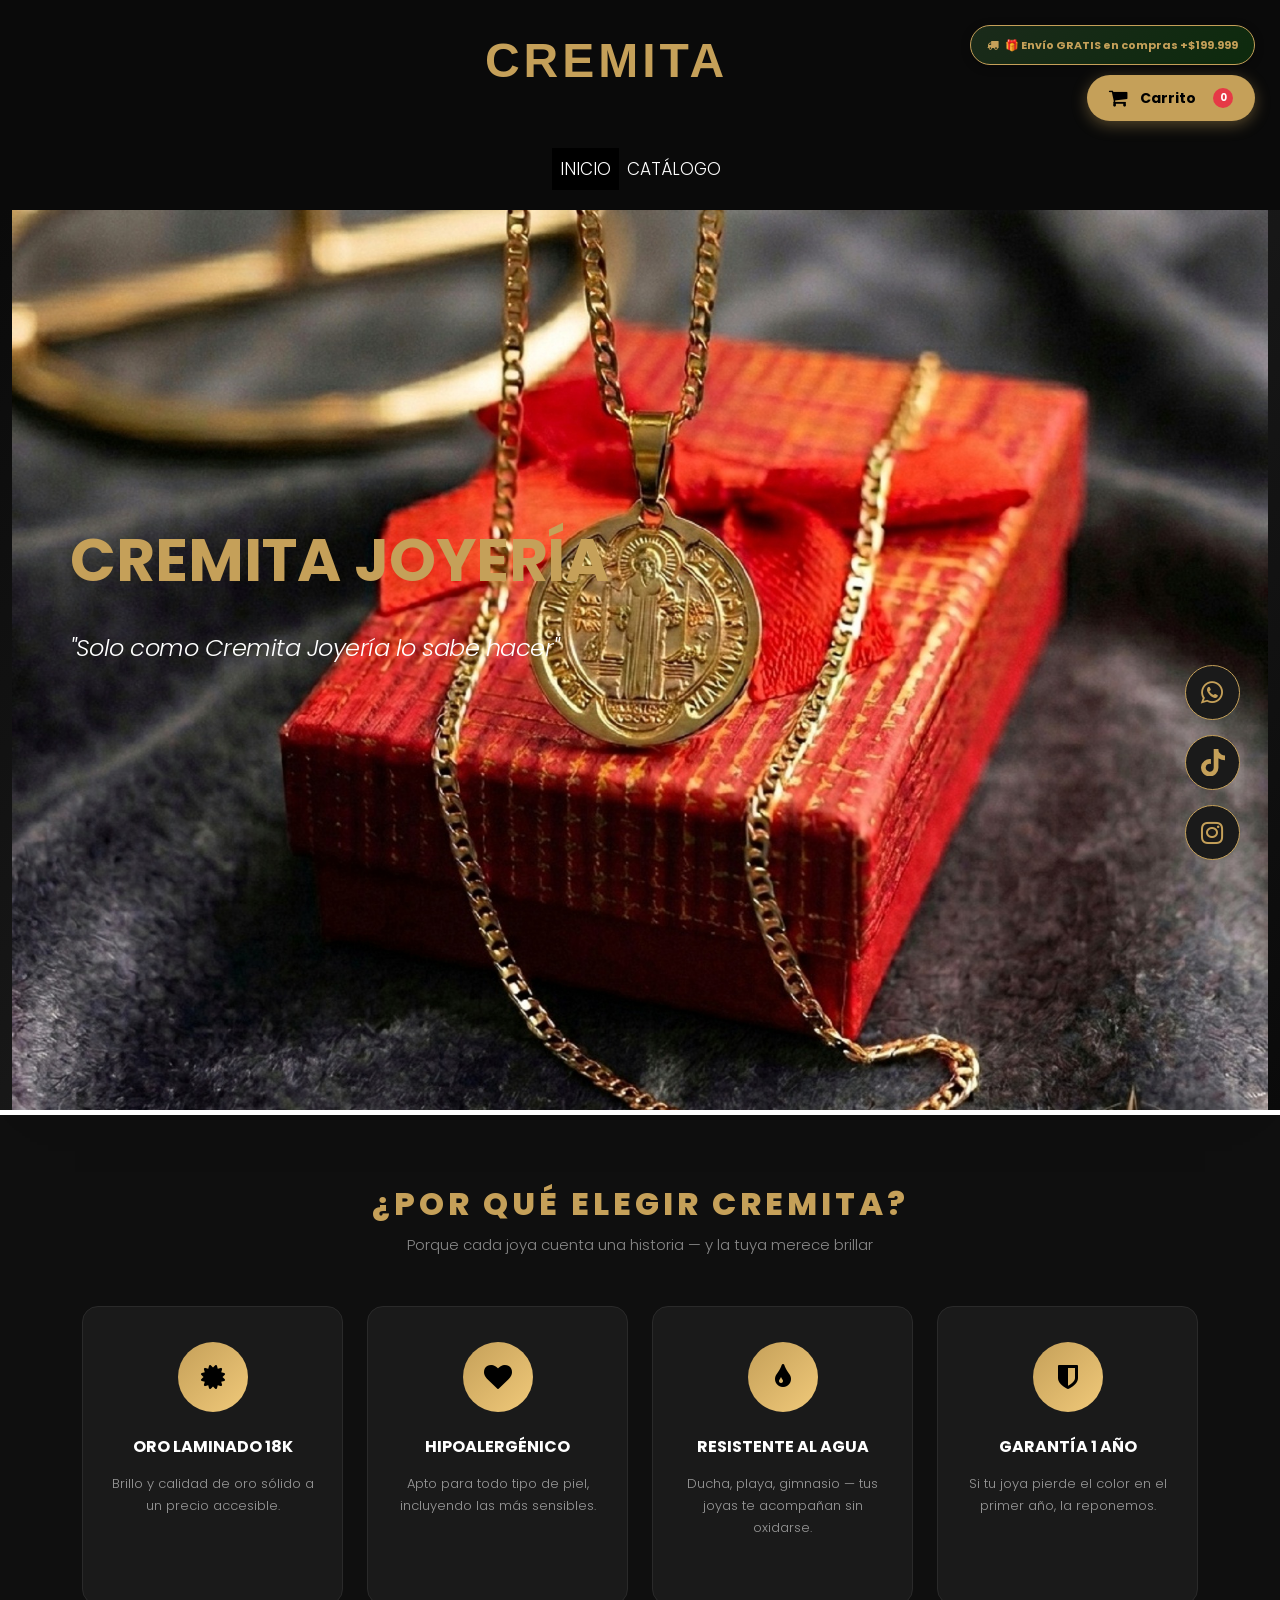
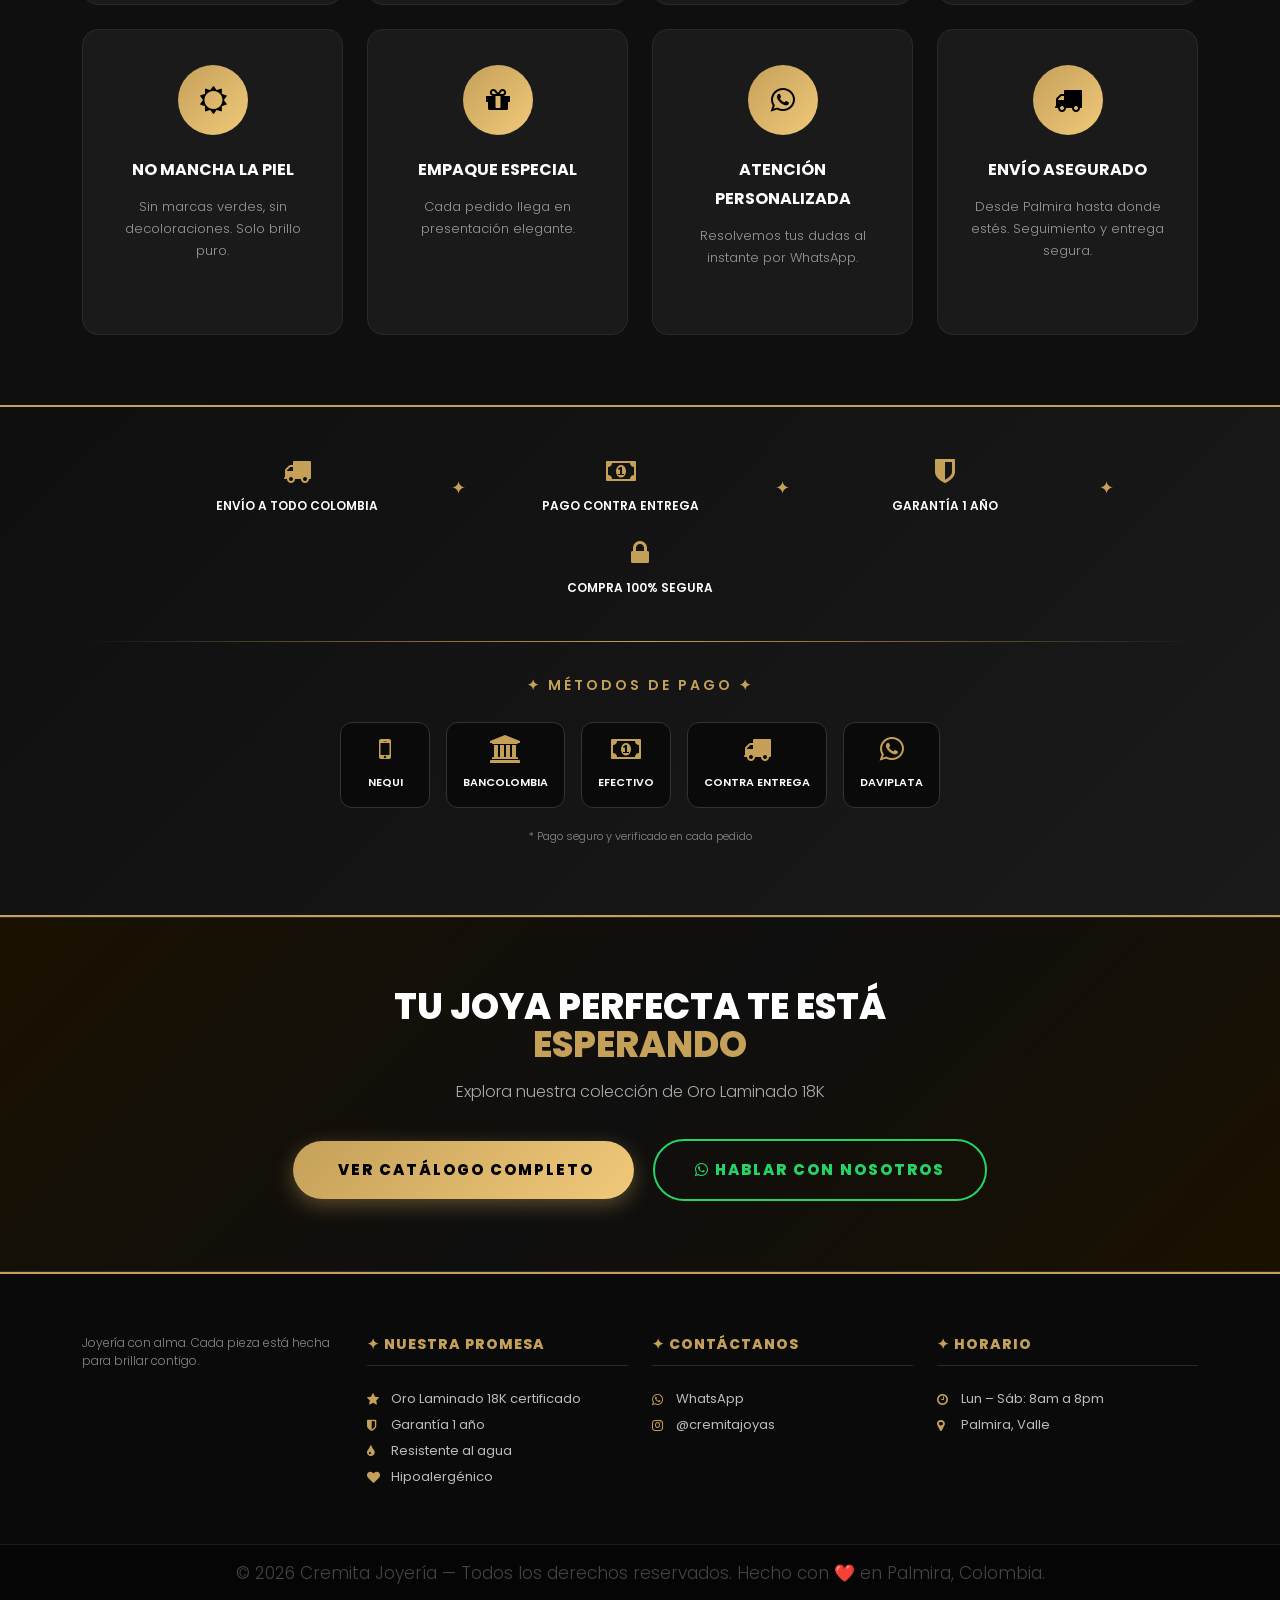
==== commit 60e25259: "Update index.html" ====
--- a/index.html
+++ b/index.html
@@ -312,6 +312,207 @@
          text-align: center;
          color: #555;
          font-size: 12px;
+      }
+
+      /* ===== ESTILOS DEL CARRITO (para index.html) ===== */
+      .cart-wrapper {
+          position: fixed;
+          top: 25px;
+          right: 25px;
+          z-index: 9999;
+          display: flex;
+          flex-direction: column;
+          align-items: flex-end;
+          gap: 10px;
+      }
+      .cart-floating-btn {
+          background: #C5A059;
+          border: none;
+          border-radius: 60px;
+          padding: 10px 22px;
+          display: flex;
+          align-items: center;
+          gap: 12px;
+          cursor: pointer;
+          box-shadow: 0 4px 15px rgba(197,160,89,0.4);
+          transition: all 0.3s ease;
+          font-weight: bold;
+          color: #000;
+          font-size: 14px;
+      }
+      .cart-floating-btn:hover {
+          transform: scale(1.05);
+          background: #f0c97a;
+      }
+      .cart-floating-btn i {
+          font-size: 20px;
+      }
+      .cart-counter {
+          background-color: #e63946;
+          color: white;
+          border-radius: 50%;
+          width: 20px;
+          height: 20px;
+          display: inline-flex;
+          align-items: center;
+          justify-content: center;
+          font-size: 10px;
+          font-weight: bold;
+          margin-left: 5px;
+      }
+      .envio-gratis-msg {
+          background: linear-gradient(135deg, #1a2a1a, #0d2a0d);
+          border: 1px solid #C5A059;
+          border-radius: 50px;
+          padding: 6px 16px;
+          font-size: 11px;
+          font-weight: bold;
+          color: #C5A059;
+          white-space: nowrap;
+          box-shadow: 0 2px 10px rgba(0,0,0,0.3);
+          animation: pulse 1.5s ease infinite;
+      }
+      .envio-gratis-msg i {
+          margin-right: 5px;
+          color: #C5A059;
+      }
+      @keyframes pulse {
+          0%, 100% { transform: scale(1); opacity: 0.9; }
+          50% { transform: scale(1.02); opacity: 1; }
+      }
+      
+      @media (max-width: 768px) {
+          .cart-wrapper {
+              top: 15px;
+              right: 15px;
+              gap: 8px;
+          }
+          .cart-floating-btn {
+              padding: 8px 16px;
+              font-size: 12px;
+          }
+          .cart-floating-btn i {
+              font-size: 16px;
+          }
+          .cart-counter {
+              width: 18px;
+              height: 18px;
+              font-size: 9px;
+          }
+          .envio-gratis-msg {
+              font-size: 9px;
+              padding: 4px 12px;
+              white-space: nowrap;
+          }
+      }
+
+      /* MODAL DEL CARRITO */
+      .cart-modal .modal-content {
+          background: #1a1a1a;
+          border: 1px solid #C5A059;
+          border-radius: 16px;
+          color: #fff;
+      }
+      .cart-modal .modal-header {
+          border-bottom: 1px solid #2a2a2a;
+          padding: 15px 20px;
+      }
+      .cart-modal .modal-title {
+          color: #C5A059;
+          font-weight: 800;
+          font-size: 1.3rem;
+      }
+      .cart-modal .btn-close {
+          filter: invert(1);
+      }
+      .cart-items-list {
+          max-height: 400px;
+          overflow-y: auto;
+      }
+      .cart-item {
+          display: flex;
+          justify-content: space-between;
+          align-items: center;
+          padding: 12px 0;
+          border-bottom: 1px solid #2a2a2a;
+      }
+      .cart-item-info {
+          flex: 2;
+      }
+      .cart-item-name {
+          font-weight: bold;
+          font-size: 14px;
+      }
+      .cart-item-price {
+          color: #C5A059;
+          font-size: 13px;
+      }
+      .cart-item-quantity {
+          display: flex;
+          align-items: center;
+          gap: 10px;
+      }
+      .quantity-btn {
+          background: #C5A059;
+          border: none;
+          border-radius: 50%;
+          width: 28px;
+          height: 28px;
+          font-weight: bold;
+          cursor: pointer;
+          transition: 0.2s;
+      }
+      .quantity-btn:hover {
+          background: #f0c97a;
+      }
+      .remove-item {
+          background: none;
+          border: none;
+          color: #e63946;
+          cursor: pointer;
+          font-size: 18px;
+          margin-left: 10px;
+      }
+      .cart-total {
+          text-align: right;
+          font-size: 1.2rem;
+          margin-top: 15px;
+          padding-top: 15px;
+          border-top: 2px solid #C5A059;
+      }
+      .shipping-bar {
+          background: #2a2a2a;
+          border-radius: 10px;
+          height: 10px;
+          margin: 10px 0;
+          overflow: hidden;
+      }
+      .shipping-progress {
+          background: #C5A059;
+          width: 0%;
+          height: 100%;
+          transition: width 0.3s;
+      }
+      .social-proof {
+          background: #2a2a2a;
+          padding: 10px;
+          border-radius: 8px;
+          text-align: center;
+          margin-bottom: 15px;
+          font-size: 13px;
+      }
+      .btn-whatsapp-checkout {
+          background: #25D366;
+          color: white;
+          width: 100%;
+          padding: 12px;
+          border-radius: 8px;
+          font-weight: bold;
+          border: none;
+          margin-top: 15px;
+      }
+      .btn-whatsapp-checkout:hover {
+          background: #128C7E;
       }
 
       .redes-cremita-container { display: flex; flex-direction: column; gap: 15px; align-items: center; padding: 10px; }
@@ -393,6 +594,44 @@
       </div>
    </header>
 
+   <!-- CARRITO FLOTANTE - ESQUINA SUPERIOR DERECHA -->
+   <div class="cart-wrapper">
+      <div class="envio-gratis-msg">
+         <i class="fa fa-truck"></i> 🎁 Envío GRATIS en compras +$199.999
+      </div>
+      <div class="cart-floating-btn" id="cartFloatingBtn" data-bs-toggle="modal" data-bs-target="#cartModal">
+         <i class="fa fa-shopping-cart"></i>
+         <span>Carrito</span>
+         <span id="cartCountBadge" class="cart-counter">0</span>
+      </div>
+   </div>
+
+   <!-- MODAL DEL CARRITO -->
+   <div class="modal fade cart-modal" id="cartModal" tabindex="-1" aria-hidden="true">
+      <div class="modal-dialog modal-dialog-centered">
+         <div class="modal-content">
+            <div class="modal-header">
+               <h5 class="modal-title"><i class="fa fa-shopping-cart"></i> Mi Carrito</h5>
+               <button type="button" class="btn-close" data-bs-dismiss="modal" aria-label="Close"></button>
+            </div>
+            <div class="modal-body">
+               <div class="social-proof">
+                  🔥 Únete a los más de 60 clientes que ya brillan con nosotros
+               </div>
+               <div id="cartItemsList" class="cart-items-list"></div>
+               <div id="shippingInfo">
+                  <div class="shipping-bar">
+                     <div id="shippingProgress" class="shipping-progress"></div>
+                  </div>
+                  <p id="shippingText" style="font-size: 12px; text-align: center;"></p>
+               </div>
+               <div id="cartTotal" class="cart-total"></div>
+               <button id="checkoutBtn" class="btn-whatsapp-checkout"><i class="fa fa-whatsapp"></i> Finalizar Pedido</button>
+            </div>
+         </div>
+      </div>
+   </div>
+
    <section class="slider_section">
       <div class="container-fluid">
          <div id="main_slider" class="carousel slide" data-bs-ride="carousel">
@@ -618,7 +857,142 @@
       document.addEventListener('DOMContentLoaded', function() {
          contenedor.innerHTML = '<span class="cursor">|</span>';
          setTimeout(escribirTexto, 500);
+         actualizarCarritoUI(); // Cargar carrito guardado
       });
+
+      // ===== FUNCIONES DEL CARRITO (persistente con localStorage) =====
+      const numeroWhatsApp = "573162132781";
+      const ENVIO_GRATIS_MINIMO = 199999;
+      
+      function obtenerCarrito() {
+         let carrito = localStorage.getItem('cremitaCarrito');
+         return carrito ? JSON.parse(carrito) : [];
+      }
+      
+      function guardarCarrito(carrito) {
+         localStorage.setItem('cremitaCarrito', JSON.stringify(carrito));
+         actualizarCarritoUI();
+      }
+      
+      function actualizarCarritoUI() {
+         const carrito = obtenerCarrito();
+         const totalItems = carrito.reduce((sum, item) => sum + item.cantidad, 0);
+         const cartBadge = document.getElementById('cartCountBadge');
+         if (cartBadge) cartBadge.innerText = totalItems;
+         
+         const container = document.getElementById('cartItemsList');
+         if (!container) return;
+         
+         if (carrito.length === 0) {
+            container.innerHTML = '<div class="text-center py-4">🛒 Tu carrito está vacío</div>';
+            document.getElementById('cartTotal').innerHTML = '';
+            document.getElementById('shippingInfo').style.display = 'none';
+            return;
+         }
+         
+         document.getElementById('shippingInfo').style.display = 'block';
+         let total = 0;
+         let html = '';
+         
+         carrito.forEach((item, idx) => {
+            const subtotal = item.precio * item.cantidad;
+            total += subtotal;
+            const medidaText = item.medida ? ` (${item.medida})` : '';
+            html += `
+               <div class="cart-item">
+                  <div class="cart-item-info">
+                     <div class="cart-item-name">${item.nombre}${medidaText}</div>
+                     <div class="cart-item-price">$${item.precio.toLocaleString()}</div>
+                  </div>
+                  <div class="cart-item-quantity">
+                     <button class="quantity-btn" onclick="cambiarCantidad(${idx}, -1)">-</button>
+                     <span>${item.cantidad}</span>
+                     <button class="quantity-btn" onclick="cambiarCantidad(${idx}, 1)">+</button>
+                     <button class="remove-item" onclick="eliminarItem(${idx})"><i class="fa fa-trash"></i></button>
+                  </div>
+               </div>
+            `;
+         });
+         
+         container.innerHTML = html;
+         
+         const falta = ENVIO_GRATIS_MINIMO - total;
+         let shippingText = '';
+         let progressPercent = Math.min((total / ENVIO_GRATIS_MINIMO) * 100, 100);
+         
+         if (total >= ENVIO_GRATIS_MINIMO) {
+            shippingText = '🎉 ¡ENVÍO GRATIS! 🎉';
+         } else {
+            shippingText = `💸 Faltan $${falta.toLocaleString()} para obtener ENVÍO GRATIS`;
+         }
+         
+         const shippingProgress = document.getElementById('shippingProgress');
+         const shippingTextEl = document.getElementById('shippingText');
+         const cartTotalEl = document.getElementById('cartTotal');
+         
+         if (shippingProgress) shippingProgress.style.width = progressPercent + '%';
+         if (shippingTextEl) shippingTextEl.innerHTML = shippingText;
+         if (cartTotalEl) cartTotalEl.innerHTML = `Total: $${total.toLocaleString()}`;
+      }
+      
+      function cambiarCantidad(index, delta) {
+         let carrito = obtenerCarrito();
+         const newCantidad = carrito[index].cantidad + delta;
+         if (newCantidad <= 0) {
+            carrito.splice(index, 1);
+         } else {
+            carrito[index].cantidad = newCantidad;
+         }
+         guardarCarrito(carrito);
+      }
+      
+      function eliminarItem(index) {
+         let carrito = obtenerCarrito();
+         carrito.splice(index, 1);
+         guardarCarrito(carrito);
+      }
+      
+      document.getElementById('checkoutBtn')?.addEventListener('click', function() {
+         const carrito = obtenerCarrito();
+         if (carrito.length === 0) {
+            alert('🛒 Tu carrito está vacío. Agrega algunos productos primero.');
+            return;
+         }
+         
+         let total = 0;
+         let productosLista = '';
+         carrito.forEach(item => {
+            const subtotal = item.precio * item.cantidad;
+            total += subtotal;
+            const medidaText = item.medida ? ` (${item.medida})` : '';
+            productosLista += `• ${item.nombre}${medidaText} x${item.cantidad} = $${subtotal.toLocaleString()}\n`;
+         });
+         
+         const envioGratis = total >= ENVIO_GRATIS_MINIMO;
+         const metodoPago = envioGratis ? "ENVÍO GRATIS" : "Pago contra entrega (+$10.000)";
+         
+         let mensaje = `✨ *NUEVO PEDIDO - CREMITA JOYERÍA* ✨\n\n`;
+         mensaje += `📦 *PRODUCTOS:*\n${productosLista}\n`;
+         mensaje += `💰 *SUBTOTAL:* $${total.toLocaleString()}\n`;
+         mensaje += `🚚 *ENVÍO:* ${envioGratis ? 'GRATIS 🎉' : 'Pago contra entrega (+$10.000)'}\n`;
+         if (!envioGratis) total += 10000;
+         mensaje += `💎 *TOTAL A PAGAR:* $${total.toLocaleString()}\n\n`;
+         mensaje += `📋 *MÉTODO DE PAGO:* ${metodoPago}\n`;
+         mensaje += `🔥 *CLIENTES FELICES:* Más de 60 personas ya brillan con nosotros.\n\n`;
+         mensaje += `¡Gracias por elegir Cremita Joyería! 💛`;
+         
+         window.open(`https://wa.me/${numeroWhatsApp}?text=${encodeURIComponent(mensaje)}`, '_blank');
+      });
+      
+      function enviarWhatsAppGeneral() {
+         window.open(`https://wa.me/${numeroWhatsApp}?text=${encodeURIComponent('Hola, estoy interesado en los productos de Cremita Joyería. Quiero más información.')}`, '_blank');
+         return false;
+      }
+      
+      // Exponer funciones globalmente para que funcionen los botones del modal
+      window.cambiarCantidad = cambiarCantidad;
+      window.eliminarItem = eliminarItem;
+      window.enviarWhatsAppGeneral = enviarWhatsAppGeneral;
    </script>
    <script src="js/parallax.js"></script>
    <script src="js/animate.js"></script>
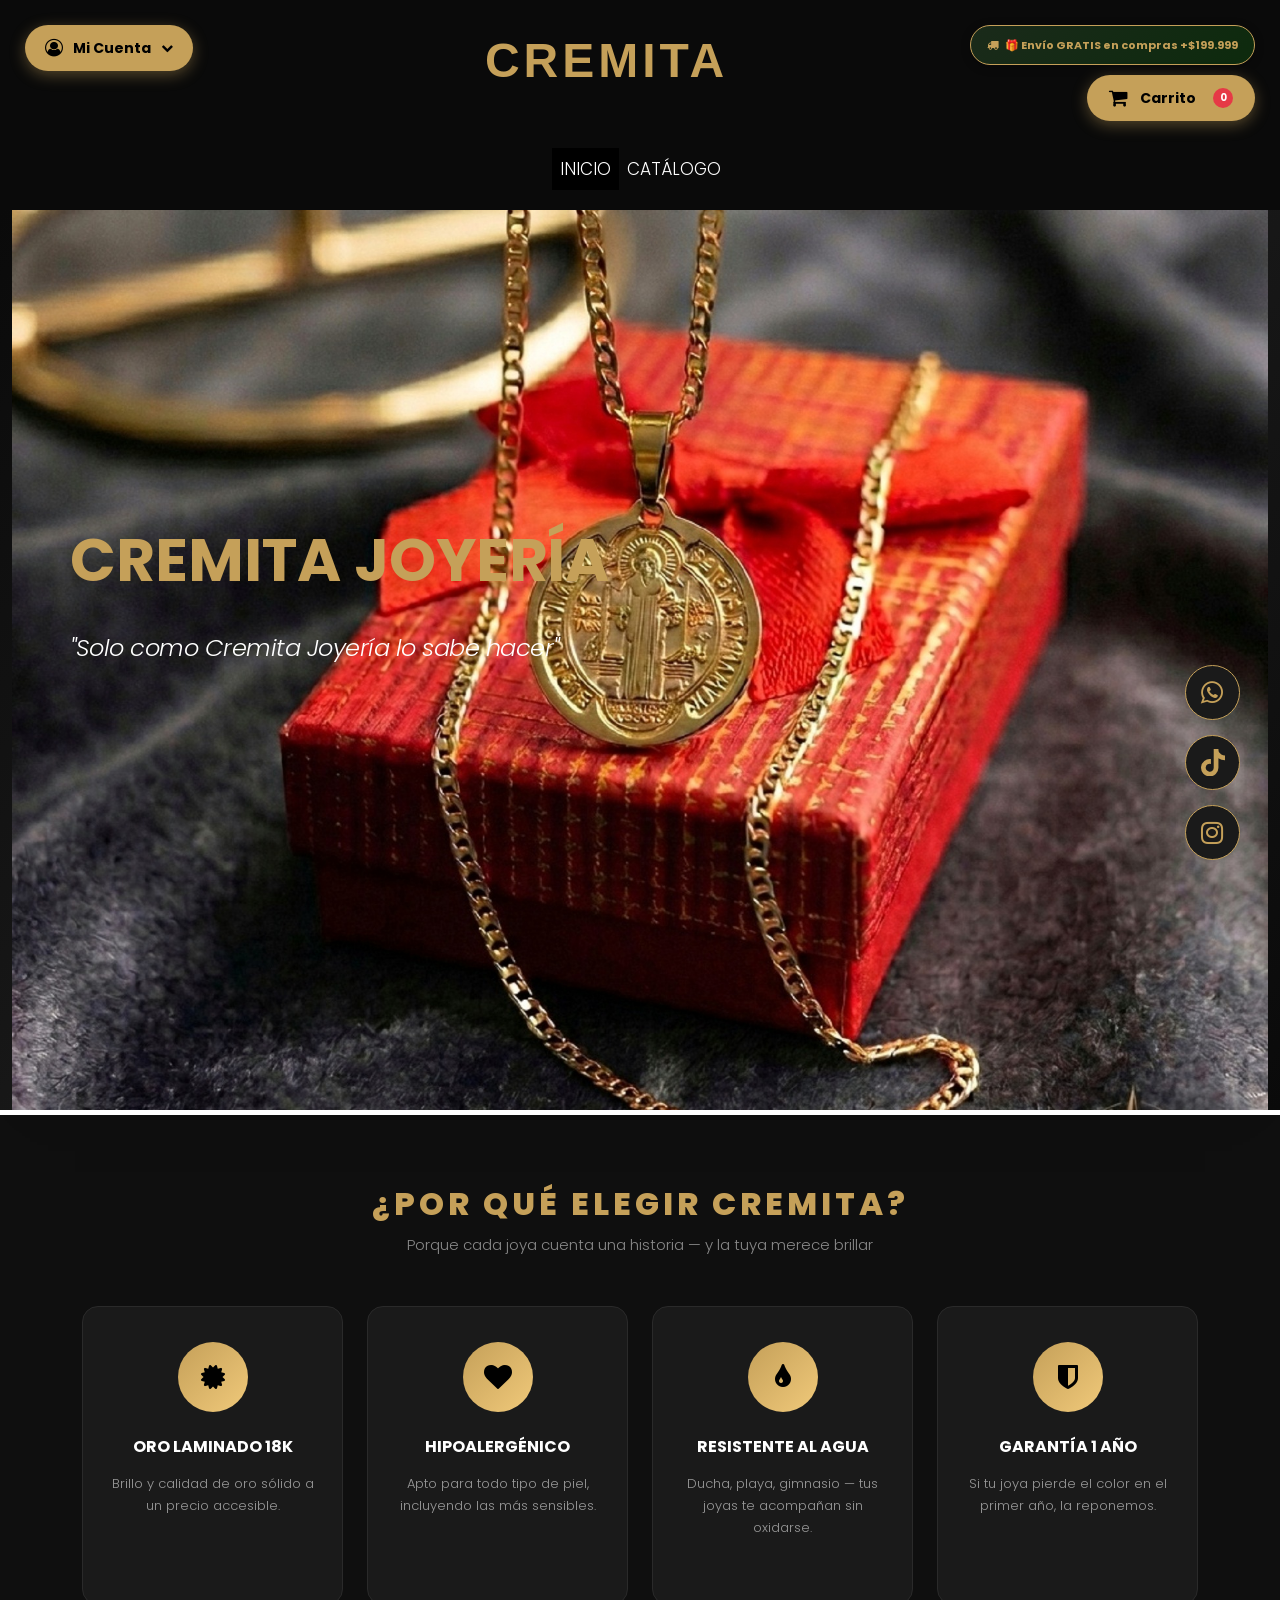
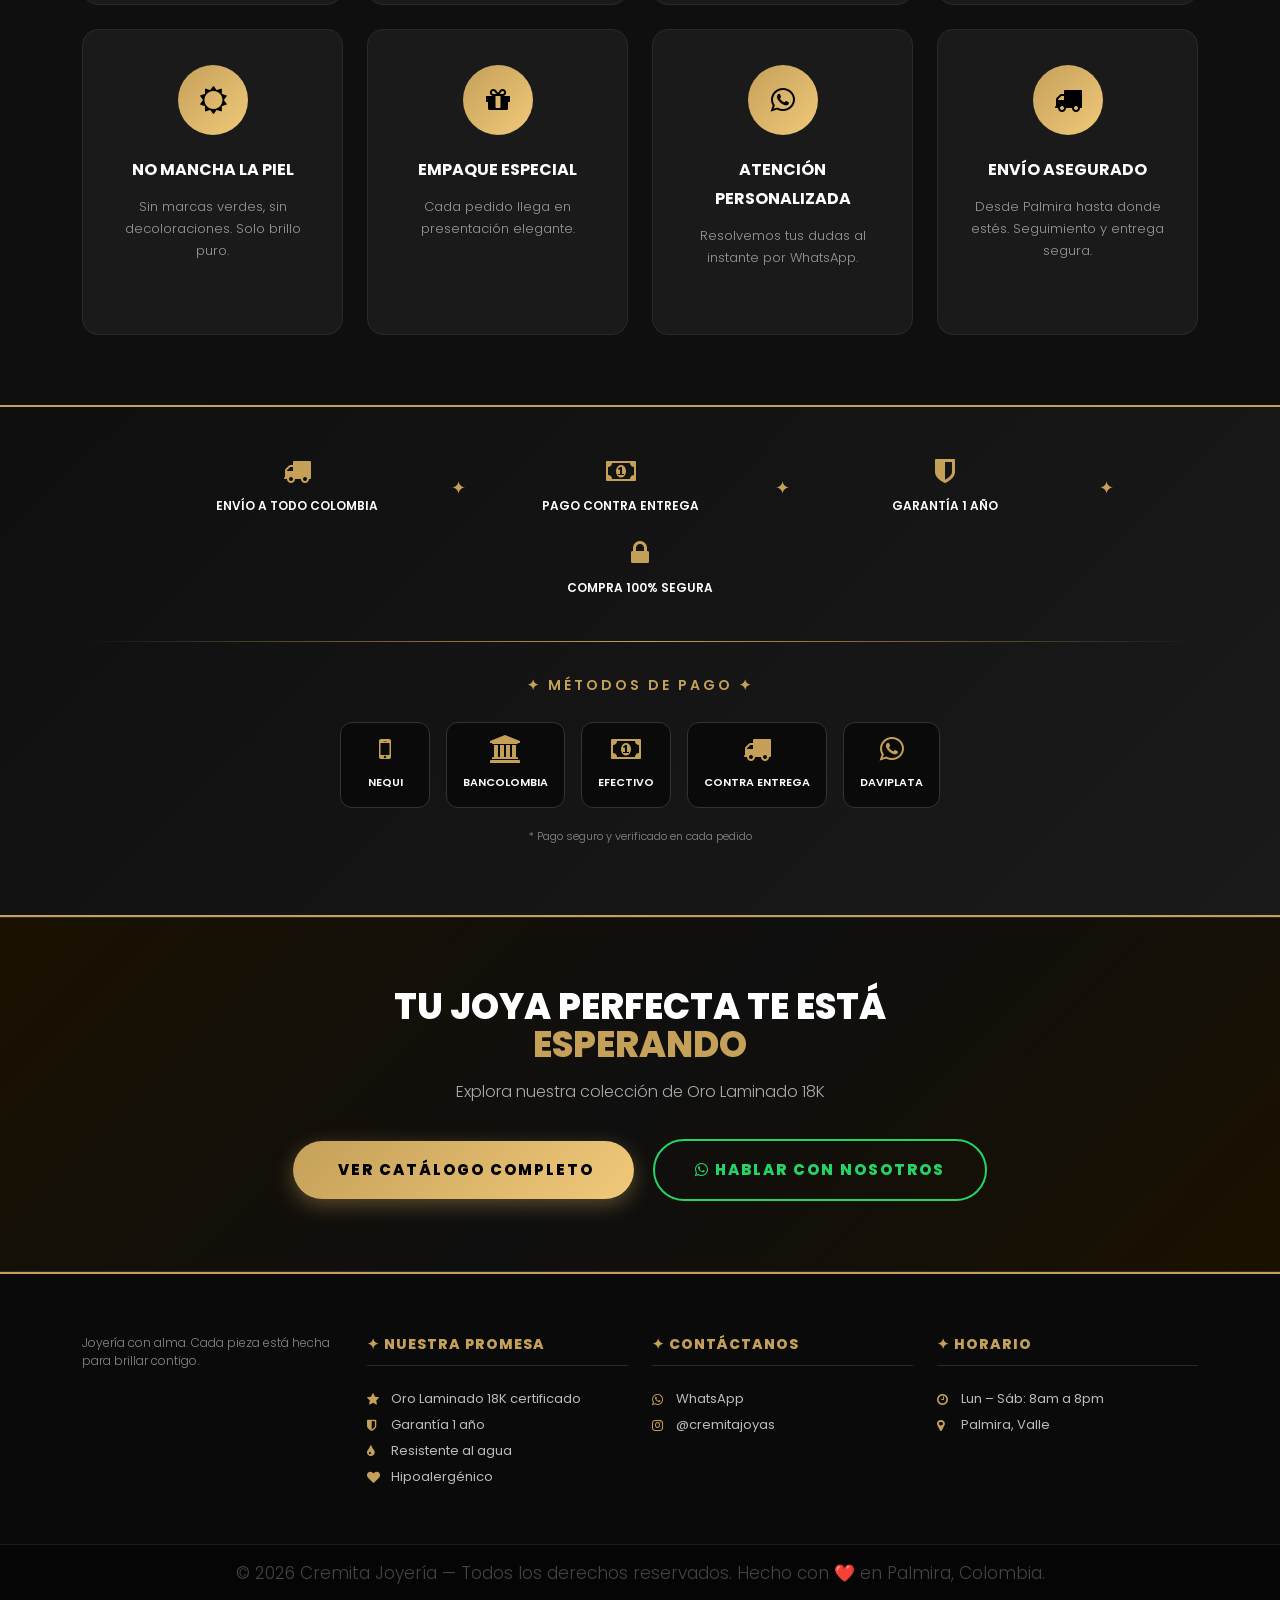
==== commit 8d61c654: "Update index.html" ====
--- a/index.html
+++ b/index.html
@@ -314,12 +314,12 @@
          font-size: 12px;
       }
 
-      /* ===== ESTILOS DEL CARRITO (para index.html) ===== */
+      /* ===== ESTILOS DEL CARRITO ===== */
       .cart-wrapper {
           position: fixed;
           top: 25px;
           right: 25px;
-          z-index: 9999;
+          z-index: 9998;
           display: flex;
           flex-direction: column;
           align-items: flex-end;
@@ -402,8 +402,110 @@
           .envio-gratis-msg {
               font-size: 9px;
               padding: 4px 12px;
-              white-space: nowrap;
           }
+      }
+
+      /* ===== BOTÓN DE USUARIO (LOGIN/REGISTRO) ESQUINA SUPERIOR IZQUIERDA ===== */
+      .user-wrapper {
+          position: fixed;
+          top: 25px;
+          left: 25px;
+          z-index: 9999;
+      }
+      .user-btn {
+          background: #C5A059;
+          border: none;
+          border-radius: 60px;
+          padding: 10px 20px;
+          display: flex;
+          align-items: center;
+          gap: 10px;
+          cursor: pointer;
+          box-shadow: 0 4px 15px rgba(197,160,89,0.4);
+          transition: all 0.3s ease;
+          font-weight: bold;
+          color: #000;
+          font-size: 14px;
+      }
+      .user-btn:hover {
+          transform: scale(1.05);
+          background: #f0c97a;
+      }
+      .user-btn i {
+          font-size: 18px;
+      }
+      .user-dropdown {
+          position: absolute;
+          top: 55px;
+          left: 0;
+          background: #1a1a1a;
+          border: 1px solid #C5A059;
+          border-radius: 16px;
+          min-width: 260px;
+          padding: 12px 0;
+          display: none;
+          z-index: 10000;
+          box-shadow: 0 10px 30px rgba(0,0,0,0.5);
+      }
+      .user-dropdown.show {
+          display: block;
+      }
+      .user-dropdown .user-info {
+          padding: 10px 16px;
+          border-bottom: 1px solid #2a2a2a;
+          margin-bottom: 8px;
+      }
+      .user-dropdown .user-name {
+          color: #C5A059;
+          font-weight: bold;
+          font-size: 14px;
+      }
+      .user-dropdown .user-email {
+          color: #888;
+          font-size: 11px;
+      }
+      .user-dropdown .user-compras {
+          color: #C5A059;
+          font-size: 11px;
+          margin-top: 5px;
+      }
+      .user-dropdown .dropdown-item {
+          padding: 10px 16px;
+          color: #fff;
+          text-decoration: none;
+          display: flex;
+          align-items: center;
+          gap: 10px;
+          font-size: 13px;
+          transition: background 0.2s;
+          cursor: pointer;
+      }
+      .user-dropdown .dropdown-item:hover {
+          background: #2a2a2a;
+      }
+      .user-dropdown .dropdown-item i {
+          width: 20px;
+          color: #C5A059;
+      }
+      .user-dropdown .divider {
+          height: 1px;
+          background: #2a2a2a;
+          margin: 8px 0;
+      }
+      .discount-badge {
+          background: linear-gradient(135deg, #1a2a1a, #0d2a0d);
+          border-radius: 20px;
+          padding: 4px 10px;
+          font-size: 10px;
+          color: #C5A059;
+          display: inline-block;
+      }
+      
+      @media (max-width: 768px) {
+          .user-wrapper { top: 15px; left: 15px; }
+          .user-btn { padding: 8px 16px; font-size: 12px; }
+          .user-btn i { font-size: 16px; }
+          .user-dropdown { min-width: 220px; top: 48px; }
       }
 
       /* MODAL DEL CARRITO */
@@ -513,6 +615,124 @@
       }
       .btn-whatsapp-checkout:hover {
           background: #128C7E;
+      }
+      .discount-info {
+          background: #1a2a1a;
+          border-radius: 8px;
+          padding: 10px;
+          margin-bottom: 15px;
+          text-align: center;
+          font-size: 12px;
+          border: 1px solid #C5A059;
+      }
+      .discount-info i {
+          color: #C5A059;
+          margin-right: 5px;
+      }
+
+      /* MODAL LOGIN/REGISTRO */
+      .auth-modal .modal-content {
+          background: #1a1a1a;
+          border: 1px solid #C5A059;
+          border-radius: 16px;
+          color: #fff;
+      }
+      .auth-modal .modal-header {
+          border-bottom: 1px solid #2a2a2a;
+          padding: 15px 20px;
+      }
+      .auth-modal .modal-title {
+          color: #C5A059;
+          font-weight: 800;
+      }
+      .auth-modal .btn-close {
+          filter: invert(1);
+      }
+      .auth-tabs {
+          display: flex;
+          gap: 10px;
+          margin-bottom: 20px;
+          border-bottom: 1px solid #2a2a2a;
+          padding-bottom: 10px;
+      }
+      .auth-tab {
+          flex: 1;
+          text-align: center;
+          padding: 8px;
+          cursor: pointer;
+          border-radius: 8px;
+          transition: all 0.3s;
+          color: #888;
+      }
+      .auth-tab.active {
+          background: #C5A059;
+          color: #000;
+          font-weight: bold;
+      }
+      .auth-form input {
+          width: 100%;
+          padding: 12px;
+          margin-bottom: 15px;
+          background: #0a0a0a;
+          border: 1px solid #333;
+          border-radius: 8px;
+          color: #fff;
+      }
+      .auth-form input:focus {
+          outline: none;
+          border-color: #C5A059;
+      }
+      .auth-btn {
+          width: 100%;
+          padding: 12px;
+          background: #C5A059;
+          border: none;
+          border-radius: 8px;
+          font-weight: bold;
+          color: #000;
+          margin-top: 10px;
+      }
+      .guest-btn {
+          width: 100%;
+          padding: 12px;
+          background: transparent;
+          border: 1px solid #333;
+          border-radius: 8px;
+          font-weight: bold;
+          color: #fff;
+          margin-top: 10px;
+      }
+      .benefits-list {
+          margin-top: 20px;
+          padding-top: 15px;
+          border-top: 1px solid #2a2a2a;
+          font-size: 12px;
+          color: #aaa;
+      }
+      .benefits-list i {
+          color: #C5A059;
+          margin-right: 8px;
+      }
+      .toast-notification {
+          position: fixed;
+          bottom: 30px;
+          left: 50%;
+          transform: translateX(-50%);
+          background: #1a2a1a;
+          border: 1px solid #C5A059;
+          border-radius: 50px;
+          padding: 12px 24px;
+          color: #C5A059;
+          font-size: 13px;
+          font-weight: bold;
+          z-index: 10000;
+          display: none;
+          animation: fadeInUp 0.3s ease;
+          white-space: nowrap;
+      }
+      @keyframes fadeInUp {
+          from { opacity: 0; transform: translateX(-50%) translateY(20px); }
+          to { opacity: 1; transform: translateX(-50%) translateY(0); }
       }
 
       .redes-cremita-container { display: flex; flex-direction: column; gap: 15px; align-items: center; padding: 10px; }
@@ -594,6 +814,18 @@
       </div>
    </header>
 
+   <!-- BOTÓN DE USUARIO (LOGIN/REGISTRO) - ESQUINA SUPERIOR IZQUIERDA -->
+   <div class="user-wrapper">
+      <div class="user-btn" id="userBtn">
+         <i class="fa fa-user-circle-o"></i>
+         <span id="userBtnText">Mi Cuenta</span>
+         <i class="fa fa-chevron-down" style="font-size: 12px;"></i>
+      </div>
+      <div class="user-dropdown" id="userDropdown">
+         <div id="dropdownContent"></div>
+      </div>
+   </div>
+
    <!-- CARRITO FLOTANTE - ESQUINA SUPERIOR DERECHA -->
    <div class="cart-wrapper">
       <div class="envio-gratis-msg">
@@ -606,6 +838,49 @@
       </div>
    </div>
 
+   <!-- MODAL LOGIN/REGISTRO -->
+   <div class="modal fade auth-modal" id="authModal" tabindex="-1" aria-hidden="true">
+      <div class="modal-dialog modal-dialog-centered">
+         <div class="modal-content">
+            <div class="modal-header">
+               <h5 class="modal-title"><i class="fa fa-user-circle-o"></i> Mi Cuenta</h5>
+               <button type="button" class="btn-close" data-bs-dismiss="modal" aria-label="Close"></button>
+            </div>
+            <div class="modal-body">
+               <div class="auth-tabs">
+                  <div class="auth-tab active" data-tab="login">🔓 INICIAR SESIÓN</div>
+                  <div class="auth-tab" data-tab="register">✨ REGISTRARME</div>
+               </div>
+               
+               <!-- FORMULARIO LOGIN -->
+               <div id="loginForm" class="auth-form">
+                  <input type="email" id="loginEmail" placeholder="📧 Correo electrónico" autocomplete="email">
+                  <input type="password" id="loginPassword" placeholder="🔒 Contraseña" autocomplete="current-password">
+                  <button class="auth-btn" onclick="iniciarSesion()">🔓 INICIAR SESIÓN</button>
+                  <button class="guest-btn" onclick="continuarComoInvitado()">🛒 SEGUIR COMO INVITADO</button>
+               </div>
+               
+               <!-- FORMULARIO REGISTRO -->
+               <div id="registerForm" class="auth-form" style="display: none;">
+                  <input type="text" id="regNombre" placeholder="👤 Nombre completo" autocomplete="name">
+                  <input type="email" id="regEmail" placeholder="📧 Correo electrónico" autocomplete="email">
+                  <input type="tel" id="regTelefono" placeholder="📱 Teléfono (opcional)" autocomplete="tel">
+                  <input type="password" id="regPassword" placeholder="🔒 Contraseña" autocomplete="new-password">
+                  <button class="auth-btn" onclick="registrarUsuario()">✨ REGISTRARME</button>
+                  <button class="guest-btn" onclick="continuarComoInvitado()">🛒 SEGUIR COMO INVITADO</button>
+               </div>
+               
+               <div class="benefits-list">
+                  <i class="fa fa-gift"></i> <strong>🎁 Beneficios de registrarte:</strong><br>
+                  <i class="fa fa-check-circle"></i> Guarda tu carrito para siempre<br>
+                  <i class="fa fa-check-circle"></i> Recibe ofertas exclusivas<br>
+                  <i class="fa fa-star"></i> <strong>📢 EN TU SEGUNDA COMPRA: 10% DESCUENTO</strong>
+               </div>
+            </div>
+         </div>
+      </div>
+   </div>
+
    <!-- MODAL DEL CARRITO -->
    <div class="modal fade cart-modal" id="cartModal" tabindex="-1" aria-hidden="true">
       <div class="modal-dialog modal-dialog-centered">
@@ -618,6 +893,7 @@
                <div class="social-proof">
                   🔥 Únete a los más de 60 clientes que ya brillan con nosotros
                </div>
+               <div id="cartDiscountInfo" class="discount-info" style="display: none;"></div>
                <div id="cartItemsList" class="cart-items-list"></div>
                <div id="shippingInfo">
                   <div class="shipping-bar">
@@ -631,6 +907,9 @@
          </div>
       </div>
    </div>
+
+   <!-- TOAST NOTIFICACIONES -->
+   <div id="toastMsg" class="toast-notification"></div>
 
    <section class="slider_section">
       <div class="container-fluid">
@@ -857,13 +1136,215 @@
       document.addEventListener('DOMContentLoaded', function() {
          contenedor.innerHTML = '<span class="cursor">|</span>';
          setTimeout(escribirTexto, 500);
-         actualizarCarritoUI(); // Cargar carrito guardado
+         actualizarCarritoUI();
+         actualizarUIUsuario();
       });
 
-      // ===== FUNCIONES DEL CARRITO (persistente con localStorage) =====
+      // ===== SISTEMA DE USUARIO =====
       const numeroWhatsApp = "573162132781";
       const ENVIO_GRATIS_MINIMO = 199999;
-      
+      let usuarioActual = null;
+      
+      function guardarUsuario(usuario) {
+         localStorage.setItem('cremitaUsuario', JSON.stringify(usuario));
+         usuarioActual = usuario;
+         actualizarUIUsuario();
+      }
+      
+      function obtenerUsuario() {
+         if (usuarioActual) return usuarioActual;
+         const usuario = localStorage.getItem('cremitaUsuario');
+         return usuario ? JSON.parse(usuario) : null;
+      }
+      
+      function actualizarUIUsuario() {
+         const usuario = obtenerUsuario();
+         const userBtnText = document.getElementById('userBtnText');
+         const dropdownContent = document.getElementById('dropdownContent');
+         
+         if (usuario) {
+            userBtnText.innerHTML = `Hola, ${usuario.nombre.split(' ')[0]}`;
+            
+            const descuentoActivo = usuario.contadorCompras >= 1;
+            
+            dropdownContent.innerHTML = `
+               <div class="user-info">
+                  <div class="user-name">✨ ${usuario.nombre}</div>
+                  <div class="user-email">${usuario.email}</div>
+                  <div class="user-compras">📦 Compras realizadas: ${usuario.contadorCompras}</div>
+                  ${descuentoActivo ? '<div class="discount-badge" style="margin-top:8px;">🎁 10% OFF en tu próxima compra</div>' : '<div class="discount-badge" style="margin-top:8px;">⭐ 1ra compra - Acumula para 10% OFF</div>'}
+               </div>
+               <div class="dropdown-item" onclick="verMisPedidos()"><i class="fa fa-history"></i> Mis pedidos</div>
+               <div class="dropdown-item" onclick="cerrarSesion()"><i class="fa fa-sign-out"></i> Cerrar sesión</div>
+            `;
+         } else {
+            userBtnText.innerHTML = `Mi Cuenta`;
+            dropdownContent.innerHTML = `
+               <div class="dropdown-item" onclick="abrirModalLogin()"><i class="fa fa-user-plus"></i> Iniciar sesión / Registrarse</div>
+               <div class="dropdown-item" onclick="continuarComoInvitado()"><i class="fa fa-shopping-cart"></i> Continuar como invitado</div>
+               <div class="divider"></div>
+               <div class="user-info" style="border-bottom: none;">
+                  <div class="discount-badge">🎁 10% DESCUENTO en 2da compra</div>
+               </div>
+            `;
+         }
+      }
+      
+      function abrirModalLogin() {
+         const modal = new bootstrap.Modal(document.getElementById('authModal'));
+         modal.show();
+      }
+      
+      function continuarComoInvitado() {
+         const modalElement = document.getElementById('authModal');
+         const modal = bootstrap.Modal.getInstance(modalElement);
+         if (modal) modal.hide();
+         mostrarToast('🛒 Continuarás como invitado. Puedes registrarte cuando quieras.');
+      }
+      
+      function registrarUsuario() {
+         const nombre = document.getElementById('regNombre')?.value.trim();
+         const email = document.getElementById('regEmail')?.value.trim();
+         const telefono = document.getElementById('regTelefono')?.value.trim();
+         const password = document.getElementById('regPassword')?.value;
+         
+         if (!nombre || !email || !password) {
+            mostrarToast('❌ Por favor completa nombre, email y contraseña');
+            return;
+         }
+         
+         if (password.length < 4) {
+            mostrarToast('❌ La contraseña debe tener al menos 4 caracteres');
+            return;
+         }
+         
+         const usuariosRegistrados = JSON.parse(localStorage.getItem('cremitaUsuarios') || '[]');
+         if (usuariosRegistrados.find(u => u.email === email)) {
+            mostrarToast('❌ Este email ya está registrado. Inicia sesión.');
+            return;
+         }
+         
+         const nuevoUsuario = {
+            id: Date.now().toString(),
+            nombre: nombre,
+            email: email,
+            telefono: telefono || '',
+            password: password,
+            contadorCompras: 0,
+            fechaRegistro: new Date().toISOString()
+         };
+         
+         usuariosRegistrados.push(nuevoUsuario);
+         localStorage.setItem('cremitaUsuarios', JSON.stringify(usuariosRegistrados));
+         
+         const usuarioSesion = {
+            id: nuevoUsuario.id,
+            nombre: nuevoUsuario.nombre,
+            email: nuevoUsuario.email,
+            telefono: nuevoUsuario.telefono,
+            contadorCompras: nuevoUsuario.contadorCompras
+         };
+         guardarUsuario(usuarioSesion);
+         
+         const modalElement = document.getElementById('authModal');
+         const modal = bootstrap.Modal.getInstance(modalElement);
+         if (modal) modal.hide();
+         
+         mostrarToast(`🎉 ¡Bienvenido ${nombre}! En tu SEGUNDA compra tienes 10% DESCUENTO ✨`);
+         
+         setTimeout(() => {
+            location.reload();
+         }, 1500);
+      }
+      
+      function iniciarSesion() {
+         const email = document.getElementById('loginEmail')?.value.trim();
+         const password = document.getElementById('loginPassword')?.value;
+         
+         if (!email || !password) {
+            mostrarToast('❌ Por favor ingresa email y contraseña');
+            return;
+         }
+         
+         const usuariosRegistrados = JSON.parse(localStorage.getItem('cremitaUsuarios') || '[]');
+         const usuario = usuariosRegistrados.find(u => u.email === email && u.password === password);
+         
+         if (!usuario) {
+            mostrarToast('❌ Email o contraseña incorrectos');
+            return;
+         }
+         
+         const usuarioSesion = {
+            id: usuario.id,
+            nombre: usuario.nombre,
+            email: usuario.email,
+            telefono: usuario.telefono,
+            contadorCompras: usuario.contadorCompras
+         };
+         guardarUsuario(usuarioSesion);
+         
+         const modalElement = document.getElementById('authModal');
+         const modal = bootstrap.Modal.getInstance(modalElement);
+         if (modal) modal.hide();
+         
+         if (usuario.contadorCompras >= 1) {
+            mostrarToast(`🎉 ¡Bienvenido de vuelta ${usuario.nombre}! Recuerda que tienes 10% OFF en tu próxima compra ✨`);
+         } else {
+            mostrarToast(`🎉 ¡Bienvenido ${usuario.nombre}! En tu SEGUNDA compra tienes 10% DESCUENTO ✨`);
+         }
+         
+         setTimeout(() => {
+            location.reload();
+         }, 1500);
+      }
+      
+      function cerrarSesion() {
+         localStorage.removeItem('cremitaUsuario');
+         usuarioActual = null;
+         actualizarUIUsuario();
+         mostrarToast('🔓 Has cerrado sesión correctamente');
+         setTimeout(() => {
+            location.reload();
+         }, 1000);
+      }
+      
+      function verMisPedidos() {
+         mostrarToast('📦 Próximamente podrás ver tu historial de pedidos');
+      }
+      
+      function mostrarToast(mensaje) {
+         const toast = document.getElementById('toastMsg');
+         toast.textContent = mensaje;
+         toast.style.display = 'block';
+         setTimeout(() => {
+            toast.style.display = 'none';
+         }, 3000);
+      }
+      
+      // Tabs en modal de autenticación
+      document.querySelectorAll('.auth-tab').forEach(tab => {
+         tab.addEventListener('click', function() {
+            document.querySelectorAll('.auth-tab').forEach(t => t.classList.remove('active'));
+            this.classList.add('active');
+            const tabName = this.getAttribute('data-tab');
+            document.getElementById('loginForm').style.display = tabName === 'login' ? 'block' : 'none';
+            document.getElementById('registerForm').style.display = tabName === 'register' ? 'block' : 'none';
+         });
+      });
+      
+      // Dropdown usuario
+      const userBtn = document.getElementById('userBtn');
+      const userDropdown = document.getElementById('userDropdown');
+      userBtn.addEventListener('click', (e) => {
+         e.stopPropagation();
+         userDropdown.classList.toggle('show');
+      });
+      document.addEventListener('click', () => {
+         userDropdown.classList.remove('show');
+      });
+      userDropdown.addEventListener('click', (e) => e.stopPropagation());
+
+      // ===== FUNCIONES DEL CARRITO =====
       function obtenerCarrito() {
          let carrito = localStorage.getItem('cremitaCarrito');
          return carrito ? JSON.parse(carrito) : [];
@@ -887,6 +1368,7 @@
             container.innerHTML = '<div class="text-center py-4">🛒 Tu carrito está vacío</div>';
             document.getElementById('cartTotal').innerHTML = '';
             document.getElementById('shippingInfo').style.display = 'none';
+            document.getElementById('cartDiscountInfo').style.display = 'none';
             return;
          }
          
@@ -916,11 +1398,25 @@
          
          container.innerHTML = html;
          
-         const falta = ENVIO_GRATIS_MINIMO - total;
+         const usuario = obtenerUsuario();
+         let descuentoAplicado = false;
+         let descuentoPorcentaje = 0;
+         
+         if (usuario && usuario.contadorCompras >= 1) {
+            descuentoAplicado = true;
+            descuentoPorcentaje = 10;
+         }
+         
+         let totalConDescuento = total;
+         if (descuentoAplicado) {
+            totalConDescuento = total * (1 - descuentoPorcentaje / 100);
+         }
+         
+         const falta = ENVIO_GRATIS_MINIMO - totalConDescuento;
          let shippingText = '';
-         let progressPercent = Math.min((total / ENVIO_GRATIS_MINIMO) * 100, 100);
-         
-         if (total >= ENVIO_GRATIS_MINIMO) {
+         let progressPercent = Math.min((totalConDescuento / ENVIO_GRATIS_MINIMO) * 100, 100);
+         
+         if (totalConDescuento >= ENVIO_GRATIS_MINIMO) {
             shippingText = '🎉 ¡ENVÍO GRATIS! 🎉';
          } else {
             shippingText = `💸 Faltan $${falta.toLocaleString()} para obtener ENVÍO GRATIS`;
@@ -929,10 +1425,20 @@
          const shippingProgress = document.getElementById('shippingProgress');
          const shippingTextEl = document.getElementById('shippingText');
          const cartTotalEl = document.getElementById('cartTotal');
+         const discountInfoEl = document.getElementById('cartDiscountInfo');
          
          if (shippingProgress) shippingProgress.style.width = progressPercent + '%';
          if (shippingTextEl) shippingTextEl.innerHTML = shippingText;
-         if (cartTotalEl) cartTotalEl.innerHTML = `Total: $${total.toLocaleString()}`;
+         
+         if (descuentoAplicado) {
+            discountInfoEl.style.display = 'block';
+            discountInfoEl.innerHTML = `<i class="fa fa-star"></i> 🎉 ¡Por ser tu SEGUNDA compra! 10% DESCUENTO aplicado automáticamente 🎉<br>
+            <small>Total original: $${total.toLocaleString()} | Descuento: -$${(total * 0.1).toLocaleString()}</small>`;
+            if (cartTotalEl) cartTotalEl.innerHTML = `Total con descuento: $${totalConDescuento.toLocaleString()}`;
+         } else {
+            discountInfoEl.style.display = 'none';
+            if (cartTotalEl) cartTotalEl.innerHTML = `Total: $${total.toLocaleString()}`;
+         }
       }
       
       function cambiarCantidad(index, delta) {
@@ -955,7 +1461,7 @@
       document.getElementById('checkoutBtn')?.addEventListener('click', function() {
          const carrito = obtenerCarrito();
          if (carrito.length === 0) {
-            alert('🛒 Tu carrito está vacío. Agrega algunos productos primero.');
+            mostrarToast('🛒 Tu carrito está vacío. Agrega algunos productos primero.');
             return;
          }
          
@@ -968,20 +1474,46 @@
             productosLista += `• ${item.nombre}${medidaText} x${item.cantidad} = $${subtotal.toLocaleString()}\n`;
          });
          
-         const envioGratis = total >= ENVIO_GRATIS_MINIMO;
+         const usuario = obtenerUsuario();
+         let descuentoAplicado = false;
+         let totalConDescuento = total;
+         
+         if (usuario && usuario.contadorCompras >= 1) {
+            descuentoAplicado = true;
+            totalConDescuento = total * 0.9;
+         }
+         
+         const envioGratis = totalConDescuento >= ENVIO_GRATIS_MINIMO;
          const metodoPago = envioGratis ? "ENVÍO GRATIS" : "Pago contra entrega (+$10.000)";
          
          let mensaje = `✨ *NUEVO PEDIDO - CREMITA JOYERÍA* ✨\n\n`;
+         if (usuario) mensaje += `👤 *Cliente:* ${usuario.nombre}\n📧 ${usuario.email}\n\n`;
          mensaje += `📦 *PRODUCTOS:*\n${productosLista}\n`;
          mensaje += `💰 *SUBTOTAL:* $${total.toLocaleString()}\n`;
+         if (descuentoAplicado) mensaje += `🎁 *DESCUENTO 10% 2DA COMPRA:* -$${(total * 0.1).toLocaleString()}\n`;
          mensaje += `🚚 *ENVÍO:* ${envioGratis ? 'GRATIS 🎉' : 'Pago contra entrega (+$10.000)'}\n`;
-         if (!envioGratis) total += 10000;
-         mensaje += `💎 *TOTAL A PAGAR:* $${total.toLocaleString()}\n\n`;
+         let totalFinal = totalConDescuento;
+         if (!envioGratis) totalFinal += 10000;
+         mensaje += `💎 *TOTAL A PAGAR:* $${totalFinal.toLocaleString()}\n\n`;
          mensaje += `📋 *MÉTODO DE PAGO:* ${metodoPago}\n`;
          mensaje += `🔥 *CLIENTES FELICES:* Más de 60 personas ya brillan con nosotros.\n\n`;
          mensaje += `¡Gracias por elegir Cremita Joyería! 💛`;
          
          window.open(`https://wa.me/${numeroWhatsApp}?text=${encodeURIComponent(mensaje)}`, '_blank');
+         
+         if (usuario) {
+            const usuariosRegistrados = JSON.parse(localStorage.getItem('cremitaUsuarios') || '[]');
+            const userIndex = usuariosRegistrados.findIndex(u => u.id === usuario.id);
+            if (userIndex !== -1) {
+               usuariosRegistrados[userIndex].contadorCompras += 1;
+               localStorage.setItem('cremitaUsuarios', JSON.stringify(usuariosRegistrados));
+               usuario.contadorCompras = usuariosRegistrados[userIndex].contadorCompras;
+               guardarUsuario(usuario);
+            }
+         }
+         
+         localStorage.removeItem('cremitaCarrito');
+         actualizarCarritoUI();
       });
       
       function enviarWhatsAppGeneral() {
@@ -989,10 +1521,16 @@
          return false;
       }
       
-      // Exponer funciones globalmente para que funcionen los botones del modal
+      // Exponer funciones globalmente
       window.cambiarCantidad = cambiarCantidad;
       window.eliminarItem = eliminarItem;
       window.enviarWhatsAppGeneral = enviarWhatsAppGeneral;
+      window.registrarUsuario = registrarUsuario;
+      window.iniciarSesion = iniciarSesion;
+      window.continuarComoInvitado = continuarComoInvitado;
+      window.cerrarSesion = cerrarSesion;
+      window.verMisPedidos = verMisPedidos;
+      window.abrirModalLogin = abrirModalLogin;
    </script>
    <script src="js/parallax.js"></script>
    <script src="js/animate.js"></script>
